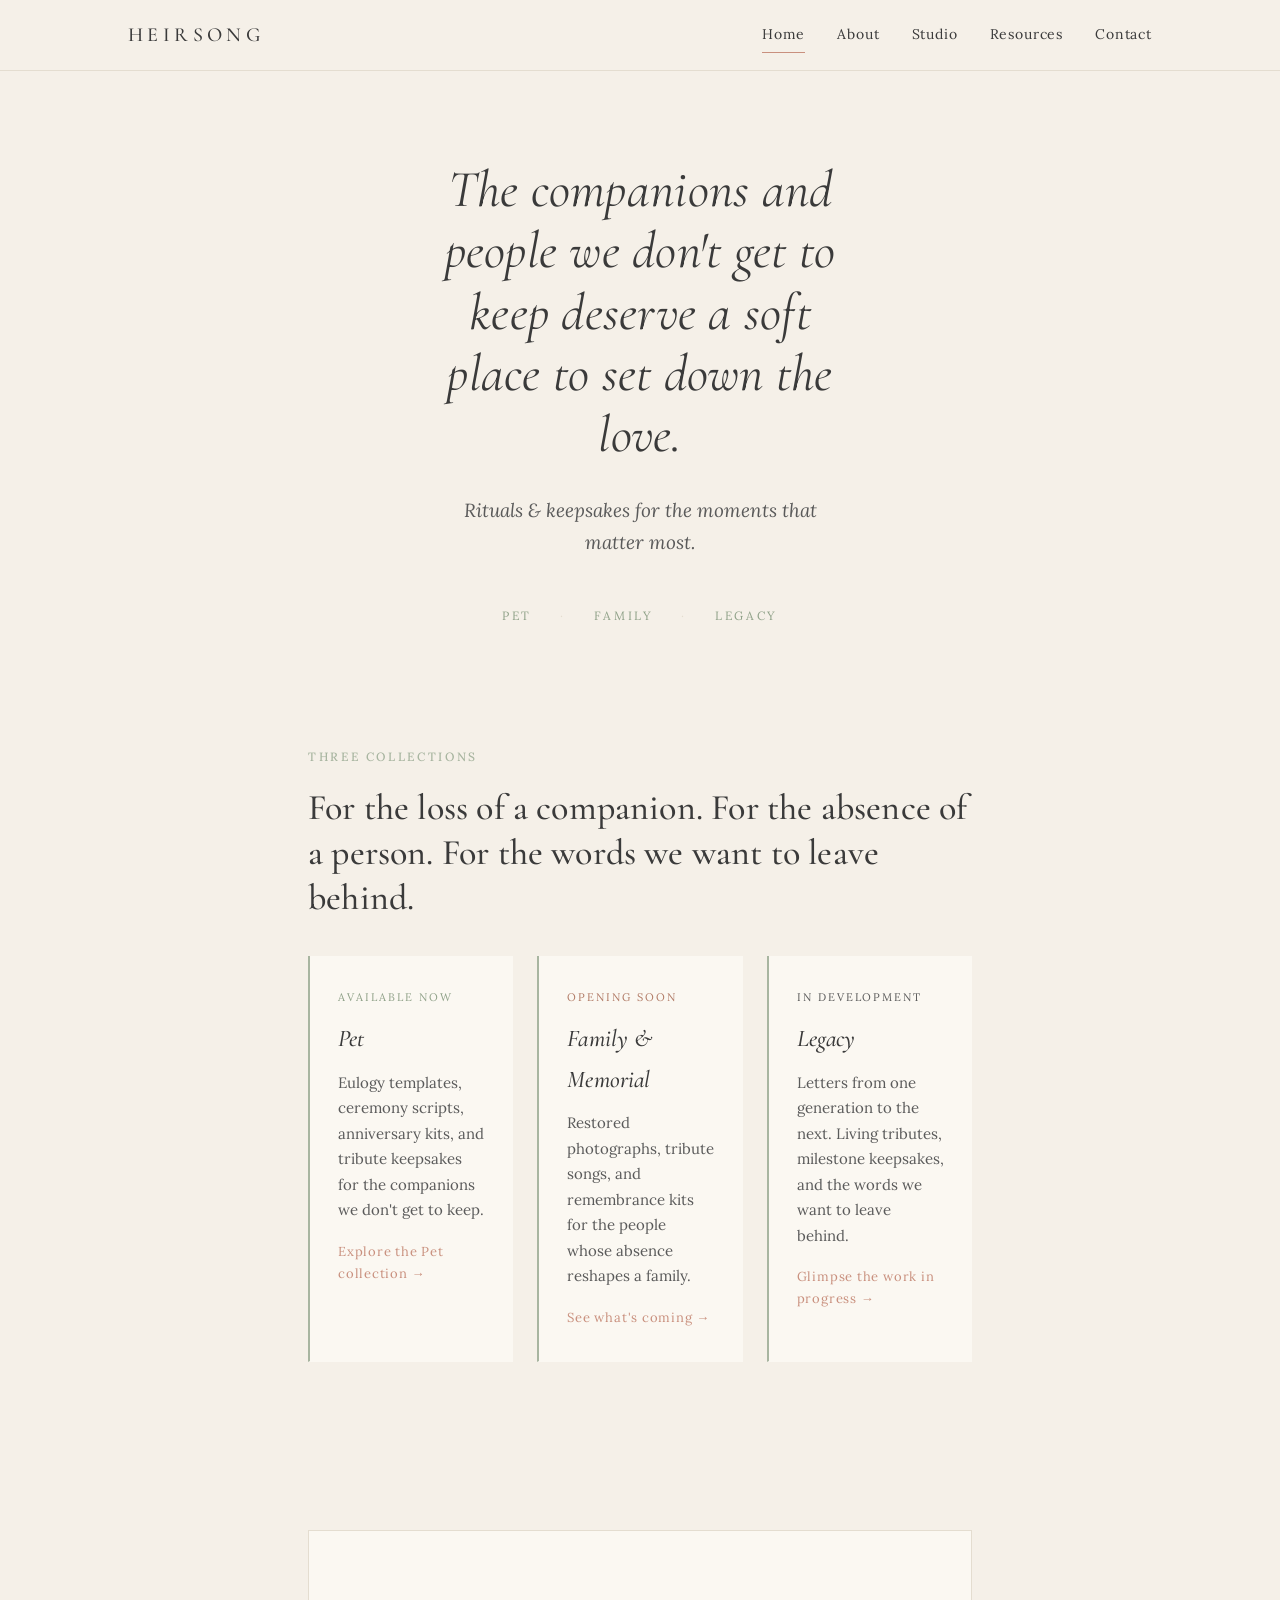
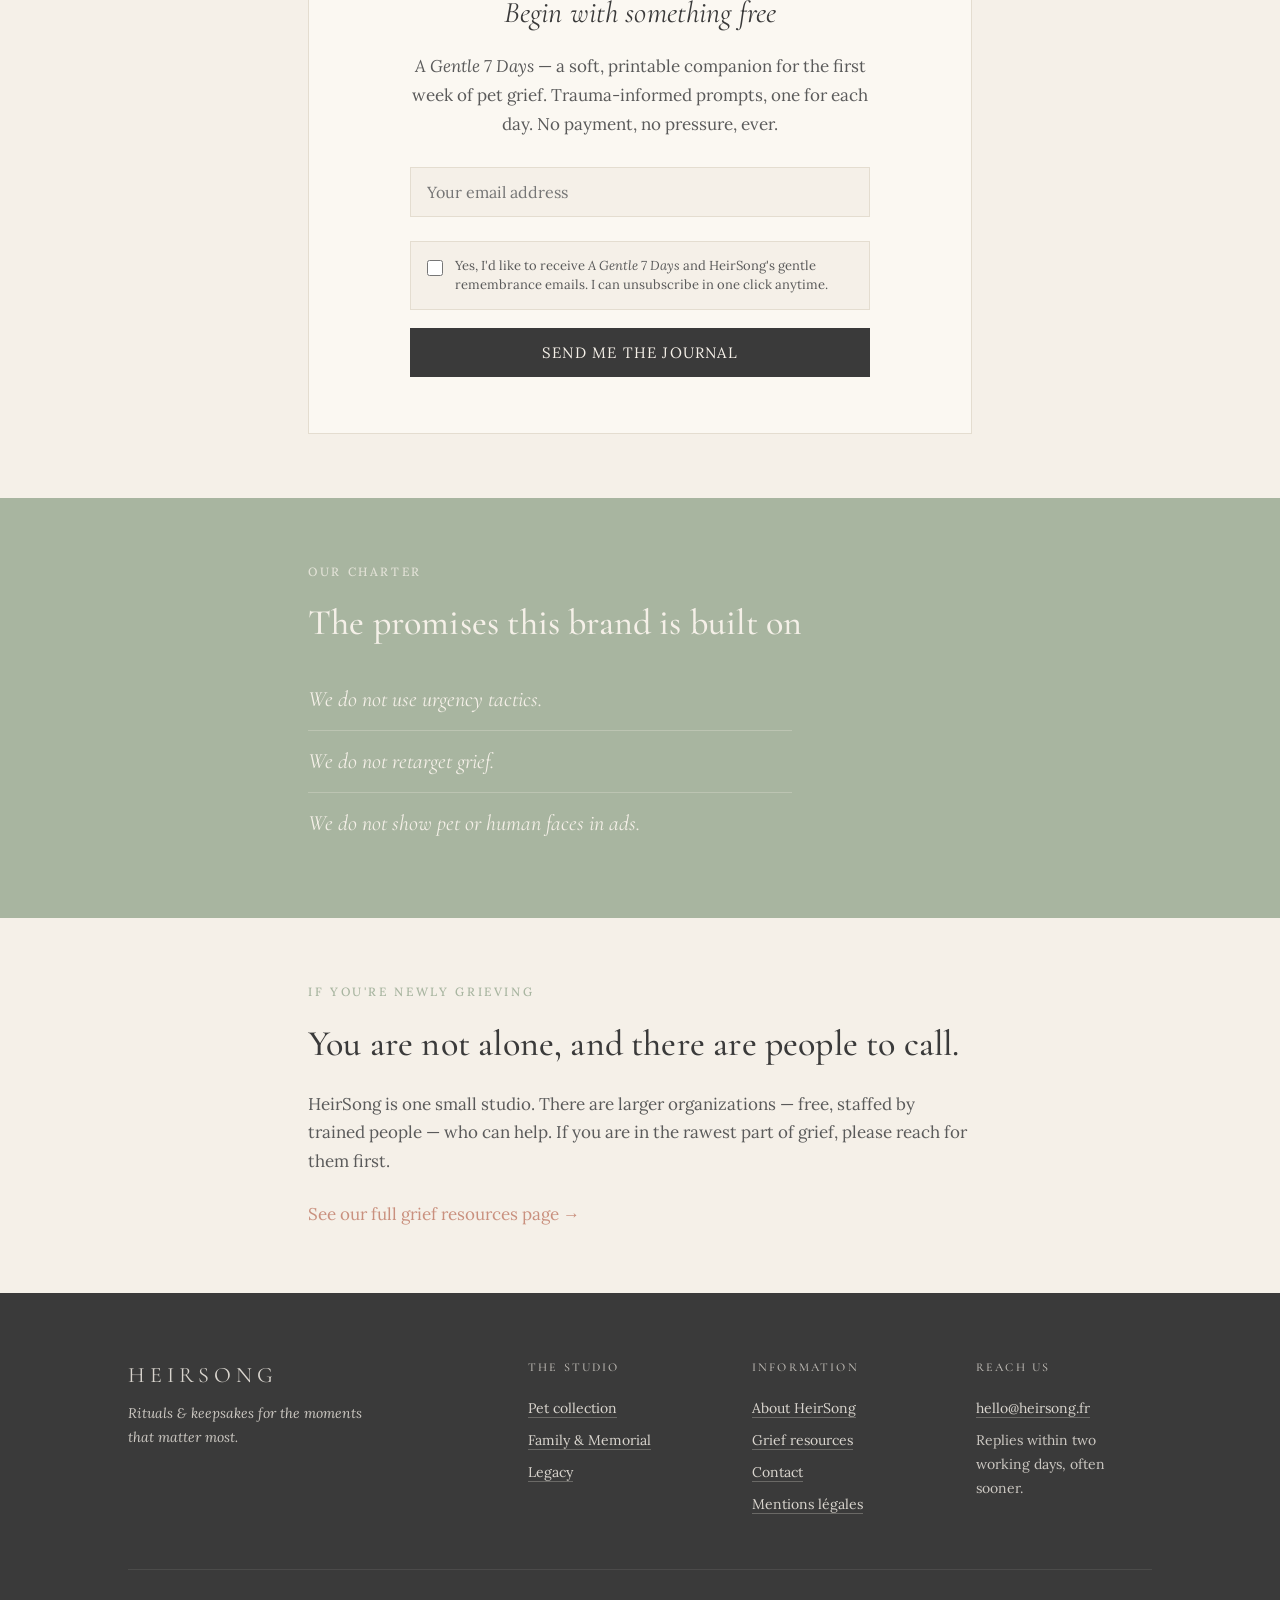
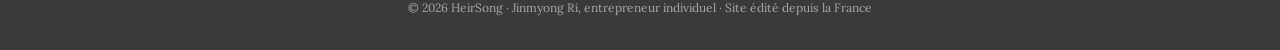
==== index.html @ 8b1f77d1 "Add files via upload" ====
<!DOCTYPE html>
<html lang="en">
<head>
  <meta charset="UTF-8" />
  <meta name="viewport" content="width=device-width, initial-scale=1.0" />
  <title>HeirSong — Rituals &amp; keepsakes for the moments that matter most</title>
  <meta name="description" content="HeirSong is a quiet studio making soft, dignified keepsakes and rituals for pet loss, family memorial, and legacy moments. Trauma-informed, never saccharine." />

  <meta property="og:title" content="HeirSong" />
  <meta property="og:description" content="Rituals & keepsakes for the moments that matter most." />
  <meta property="og:type" content="website" />
  <meta property="og:url" content="https://heirsong.fr" />

  <link rel="preconnect" href="https://fonts.googleapis.com" />
  <link rel="preconnect" href="https://fonts.gstatic.com" crossorigin />
  <link href="https://fonts.googleapis.com/css2?family=Cormorant+Garamond:ital,wght@0,400;0,500;0,600;1,400&family=Lora:ital,wght@0,400;0,500;1,400&display=swap" rel="stylesheet" />

  <link rel="stylesheet" href="/styles.css" />
</head>

<body>

  <header class="site-header">
    <div class="container-wide">
      <a href="/" class="wordmark">HeirSong</a>
      <button class="menu-toggle" id="menu-toggle" aria-label="Open menu">
        <svg width="24" height="24" viewBox="0 0 24 24" fill="none" stroke="currentColor" stroke-width="1.5">
          <line x1="3" y1="7" x2="21" y2="7" />
          <line x1="3" y1="12" x2="21" y2="12" />
          <line x1="3" y1="17" x2="21" y2="17" />
        </svg>
      </button>
      <nav class="site-nav" id="site-nav">
        <a href="/" class="active">Home</a>
        <a href="/about">About</a>
        <a href="/studio">Studio</a>
        <a href="/resources">Resources</a>
        <a href="/contact">Contact</a>
      </nav>
    </div>
  </header>

  <main>
    <div class="hero-wrapper">
      <img src="/leaves-hero.png" alt="" class="hero-leaves" aria-hidden="true" />
      <div class="container">
        <section class="hero">
          <h1>The companions and people we don't get to keep deserve a soft place to set down the love.</h1>
          <p class="tagline">Rituals &amp; keepsakes for the moments that matter most.</p>
          <div class="horizon-cue">
            <span>Pet</span>
            <span>Family</span>
            <span>Legacy</span>
          </div>
        </section>
      </div>
    </div>

    <div class="container">
      <section id="studio-teaser">
        <div class="eyebrow">Three collections</div>
        <h2>For the loss of a companion. For the absence of a person. For the words we want to leave behind.</h2>

        <div class="collection-grid" style="margin-top: 36px;">
          <a href="/studio/pet" class="collection-card">
            <div class="card-status">Available now</div>
            <h3>Pet</h3>
            <p>Eulogy templates, ceremony scripts, anniversary kits, and tribute keepsakes for the companions we don't get to keep.</p>
            <div class="card-arrow">Explore the Pet collection →</div>
          </a>
          <a href="/studio/family" class="collection-card">
            <div class="card-status coming">Opening soon</div>
            <h3>Family &amp; Memorial</h3>
            <p>Restored photographs, tribute songs, and remembrance kits for the people whose absence reshapes a family.</p>
            <div class="card-arrow">See what's coming →</div>
          </a>
          <a href="/studio/legacy" class="collection-card">
            <div class="card-status dev">In development</div>
            <h3>Legacy</h3>
            <p>Letters from one generation to the next. Living tributes, milestone keepsakes, and the words we want to leave behind.</p>
            <div class="card-arrow">Glimpse the work in progress →</div>
          </a>
        </div>
      </section>
    </div>

    <div class="container">
      <section id="signup">
        <div class="cta-block">
          <h3>Begin with something free</h3>
          <p><em>A Gentle 7 Days</em> — a soft, printable companion for the first week of pet grief. Trauma-informed prompts, one for each day. No payment, no pressure, ever.</p>

          <form class="signup-form" id="signup-form" novalidate>
            <div class="form-row">
              <input type="email" name="email" id="email" placeholder="Your email address" required autocomplete="email" />

              <div class="consent-row">
                <input type="checkbox" id="consent" name="consent" required />
                <label for="consent">Yes, I'd like to receive <em>A Gentle 7 Days</em> and HeirSong's gentle remembrance emails. I can unsubscribe in one click anytime.</label>
              </div>

              <button type="submit" id="submit-btn">Send me the journal</button>
            </div>

            <div class="form-message" id="form-message" role="status" aria-live="polite"></div>
          </form>
        </div>
      </section>
    </div>
  </main>

  <section class="charter">
    <div class="container">
      <div class="eyebrow">Our charter</div>
      <h2>The promises this brand is built on</h2>
      <ul>
        <li>We do not use urgency tactics.</li>
        <li>We do not retarget grief.</li>
        <li>We do not show pet or human faces in ads.</li>
      </ul>
    </div>
  </section>

  <div class="container">
    <section id="resources-teaser">
      <div class="eyebrow">If you're newly grieving</div>
      <h2>You are not alone, and there are people to call.</h2>
      <p>HeirSong is one small studio. There are larger organizations — free, staffed by trained people — who can help. If you are in the rawest part of grief, please reach for them first.</p>
      <p style="margin-top: 24px;"><a href="/resources">See our full grief resources page →</a></p>
    </section>
  </div>

  <footer class="site-footer">
    <div class="container-wide">
      <div class="footer-grid">
        <div class="footer-brand">
          <a href="/" class="wordmark">HeirSong</a>
          <p>Rituals &amp; keepsakes for the moments that matter most.</p>
        </div>
        <div>
          <h4>The studio</h4>
          <ul>
            <li><a href="/studio/pet">Pet collection</a></li>
            <li><a href="/studio/family">Family &amp; Memorial</a></li>
            <li><a href="/studio/legacy">Legacy</a></li>
          </ul>
        </div>
        <div>
          <h4>Information</h4>
          <ul>
            <li><a href="/about">About HeirSong</a></li>
            <li><a href="/resources">Grief resources</a></li>
            <li><a href="/contact">Contact</a></li>
            <li><a href="/legal">Mentions légales</a></li>
          </ul>
        </div>
        <div>
          <h4>Reach us</h4>
          <ul>
            <li><a href="mailto:hello@heirsong.fr">hello@heirsong.fr</a></li>
            <li>Replies within two working days, often sooner.</li>
          </ul>
        </div>
      </div>
      <div class="footer-bottom">
        © 2026 HeirSong · Jinmyong Ri, entrepreneur individuel · Site édité depuis la France
      </div>
    </div>
  </footer>

  <script>
    // Mobile nav toggle
    (function() {
      const toggle = document.getElementById('menu-toggle');
      const nav = document.getElementById('site-nav');
      if (toggle && nav) {
        toggle.addEventListener('click', function() {
          nav.classList.toggle('open');
        });
      }
    })();

    // Signup form handler
    (function() {
      const form = document.getElementById('signup-form');
      const message = document.getElementById('form-message');
      const submitBtn = document.getElementById('submit-btn');

      if (!form) return;

      form.addEventListener('submit', async function(e) {
        e.preventDefault();

        const email = document.getElementById('email').value.trim();
        const consent = document.getElementById('consent').checked;

        if (!email || !/^[^\s@]+@[^\s@]+\.[^\s@]+$/.test(email)) {
          showMessage('Please enter a valid email address.', 'error');
          return;
        }

        if (!consent) {
          showMessage('Please confirm you would like to receive the journal and our emails.', 'error');
          return;
        }

        submitBtn.disabled = true;
        submitBtn.textContent = 'Sending...';
        message.style.display = 'none';

        try {
          const response = await fetch('/api/subscribe', {
            method: 'POST',
            headers: { 'Content-Type': 'application/json' },
            body: JSON.stringify({ email, source: 'home — A Gentle 7 Days' }),
          });

          const data = await response.json();

          if (response.ok && data.success) {
            showMessage('Check your inbox — your gentle companion is on its way.', 'success');
            form.reset();
          } else {
            showMessage(data.error || 'Something went wrong. Please try again.', 'error');
          }
        } catch (err) {
          showMessage('Could not reach our servers. Please try again in a moment.', 'error');
        } finally {
          submitBtn.disabled = false;
          submitBtn.textContent = 'Send me the journal';
        }
      });

      function showMessage(text, type) {
        message.textContent = text;
        message.className = 'form-message ' + type;
        message.style.display = 'block';
      }
    })();
  </script>

</body>
</html>
---- styles.css ----
/* ============================================
   HeirSong — Shared stylesheet
   Loaded by every page. Single source of truth.
   ============================================ */

:root {
  --sage: #A8B5A0;
  --sage-deep: #8FA188;
  --terracotta: #C9907E;
  --terracotta-deep: #B07964;
  --cream: #F5F0E8;
  --cream-soft: #FBF8F2;
  --charcoal: #3A3A3A;
  --charcoal-soft: #5A5A5A;
  --rule: #E4DDD0;
}

* { box-sizing: border-box; margin: 0; padding: 0; }

html { scroll-behavior: smooth; }

body {
  font-family: 'Lora', Georgia, serif;
  font-weight: 400;
  font-size: 17px;
  line-height: 1.7;
  color: var(--charcoal);
  background: var(--cream);
  -webkit-font-smoothing: antialiased;
  -moz-osx-font-smoothing: grayscale;
}

h1, h2, h3, h4 {
  font-family: 'Cormorant Garamond', 'Garamond', serif;
  font-weight: 500;
  letter-spacing: 0.005em;
  color: var(--charcoal);
}

a {
  color: var(--terracotta);
  text-decoration: none;
  border-bottom: 1px solid transparent;
  transition: border-color 200ms ease, color 200ms ease;
}
a:hover { border-color: var(--terracotta); }

.container {
  max-width: 720px;
  margin: 0 auto;
  padding: 0 28px;
}
.container-wide {
  max-width: 1080px;
  margin: 0 auto;
  padding: 0 28px;
}

/* ============================================
   Header — sticky top nav
   ============================================ */

.site-header {
  position: sticky;
  top: 0;
  z-index: 100;
  background: rgba(245, 240, 232, 0.95);
  backdrop-filter: saturate(180%) blur(8px);
  -webkit-backdrop-filter: saturate(180%) blur(8px);
  border-bottom: 1px solid var(--rule);
}
.site-header .container-wide {
  display: flex;
  align-items: center;
  justify-content: space-between;
  padding-top: 18px;
  padding-bottom: 18px;
}
.site-header .wordmark {
  font-family: 'Cormorant Garamond', serif;
  font-weight: 500;
  font-size: 20px;
  letter-spacing: 0.22em;
  text-transform: uppercase;
  color: var(--charcoal);
  border: none;
}
.site-header .wordmark:hover { color: var(--terracotta); }
.site-nav {
  display: flex;
  gap: 32px;
  align-items: center;
}
.site-nav a {
  font-family: 'Lora', serif;
  font-size: 14px;
  letter-spacing: 0.06em;
  color: var(--charcoal);
  border: none;
  position: relative;
  padding: 4px 0;
}
.site-nav a:hover { color: var(--terracotta); }
.site-nav a.active::after {
  content: '';
  position: absolute;
  left: 0;
  right: 0;
  bottom: -2px;
  height: 1px;
  background: var(--terracotta);
}
.menu-toggle {
  display: none;
  background: none;
  border: none;
  cursor: pointer;
  padding: 8px;
  color: var(--charcoal);
}
.menu-toggle svg { display: block; }

@media (max-width: 720px) {
  .site-nav {
    display: none;
    position: absolute;
    top: 100%;
    left: 0;
    right: 0;
    flex-direction: column;
    gap: 0;
    background: var(--cream-soft);
    border-bottom: 1px solid var(--rule);
    padding: 12px 0;
  }
  .site-nav.open { display: flex; }
  .site-nav a {
    padding: 14px 28px;
    border-bottom: 1px solid var(--rule);
  }
  .site-nav a:last-child { border-bottom: none; }
  .menu-toggle { display: block; }
}

/* ============================================
   Hero
   ============================================ */

.hero {
  padding: 88px 0 56px;
  text-align: center;
}
.hero h1 {
  font-size: clamp(34px, 6vw, 52px);
  line-height: 1.18;
  font-style: italic;
  font-weight: 400;
  max-width: 18ch;
  margin: 0 auto 28px;
}
.hero .tagline {
  font-family: 'Lora', serif;
  font-style: italic;
  color: var(--charcoal-soft);
  font-size: 19px;
  max-width: 36ch;
  margin: 0 auto;
}
.horizon-cue {
  display: flex;
  justify-content: center;
  gap: 28px;
  margin-top: 48px;
  font-family: 'Lora', serif;
  font-size: 12px;
  letter-spacing: 0.22em;
  text-transform: uppercase;
  color: var(--sage-deep);
}
.horizon-cue span:not(:last-child)::after {
  content: '·';
  margin-left: 28px;
  color: var(--rule);
}

/* ============================================
   Sections
   ============================================ */

section {
  padding: 64px 0;
  border-top: 1px solid var(--rule);
}
section:first-of-type { border-top: none; }

.eyebrow {
  font-family: 'Lora', serif;
  font-size: 12px;
  letter-spacing: 0.22em;
  text-transform: uppercase;
  color: var(--sage);
  margin-bottom: 18px;
  font-weight: 500;
}
section h2 {
  font-size: clamp(28px, 4vw, 36px);
  font-weight: 500;
  margin-bottom: 24px;
  line-height: 1.25;
}
section p {
  max-width: 60ch;
  margin-bottom: 18px;
  color: var(--charcoal-soft);
}
section p:last-child { margin-bottom: 0; }

/* ============================================
   Collection cards (Studio teaser on home)
   ============================================ */

.collection-grid {
  display: grid;
  grid-template-columns: repeat(3, 1fr);
  gap: 24px;
  margin-top: 36px;
}
@media (max-width: 720px) {
  .collection-grid { grid-template-columns: 1fr; }
}
.collection-card {
  display: block;
  padding: 32px 28px;
  background: var(--cream-soft);
  border-left: 2px solid var(--sage);
  border-bottom: 1px solid transparent;
  transition: border-left-color 200ms ease, transform 200ms ease;
  color: inherit;
}
.collection-card:hover {
  border-left-color: var(--terracotta);
  border-bottom-color: transparent;
  transform: translateY(-2px);
}
.collection-card .card-status {
  font-family: 'Lora', serif;
  font-size: 11px;
  letter-spacing: 0.18em;
  text-transform: uppercase;
  color: var(--sage-deep);
  margin-bottom: 12px;
}
.collection-card .card-status.coming {
  color: var(--terracotta-deep);
}
.collection-card .card-status.dev {
  color: var(--charcoal-soft);
}
.collection-card h3 {
  font-size: 24px;
  font-weight: 500;
  margin-bottom: 10px;
  font-style: italic;
}
.collection-card p {
  font-size: 15px;
  margin: 0;
  color: var(--charcoal-soft);
  max-width: none;
}
.collection-card .card-arrow {
  margin-top: 18px;
  font-size: 13px;
  color: var(--terracotta);
  letter-spacing: 0.06em;
}

/* ============================================
   CTA + signup form
   ============================================ */

.cta-block {
  background: var(--cream-soft);
  padding: 56px 32px;
  text-align: center;
  margin-top: 40px;
  border: 1px solid var(--rule);
}
.cta-block h3 {
  font-size: 30px;
  font-style: italic;
  font-weight: 400;
  margin-bottom: 14px;
}
.cta-block > p {
  max-width: 44ch;
  margin: 0 auto 28px;
  color: var(--charcoal-soft);
}

.button {
  display: inline-block;
  font-family: 'Lora', serif;
  font-size: 15px;
  letter-spacing: 0.08em;
  text-transform: uppercase;
  padding: 14px 32px;
  background: var(--charcoal);
  color: var(--cream);
  border: 1px solid var(--charcoal);
  cursor: pointer;
  transition: background 200ms ease, color 200ms ease, border-color 200ms ease;
  text-align: center;
}
.button:hover {
  background: var(--terracotta);
  color: var(--cream);
  border-color: var(--terracotta);
  border-bottom-color: var(--terracotta);
}
.button.button-quiet {
  background: transparent;
  color: var(--charcoal);
}
.button.button-quiet:hover {
  background: var(--charcoal);
  color: var(--cream);
}

.signup-form {
  max-width: 460px;
  margin: 0 auto;
  text-align: left;
}
.signup-form .form-row {
  display: flex;
  flex-direction: column;
  gap: 14px;
}
.signup-form input[type="email"],
.signup-form input[type="text"],
.signup-form input[type="month"] {
  font-family: 'Lora', serif;
  font-size: 16px;
  padding: 14px 16px;
  background: var(--cream);
  border: 1px solid var(--rule);
  color: var(--charcoal);
  width: 100%;
}
.signup-form input:focus {
  outline: none;
  border-color: var(--sage);
}
.signup-form .field-row {
  display: grid;
  grid-template-columns: 1fr 1fr;
  gap: 12px;
}
@media (max-width: 480px) {
  .signup-form .field-row { grid-template-columns: 1fr; }
}
.signup-form .optional-label {
  font-size: 11px;
  letter-spacing: 0.14em;
  text-transform: uppercase;
  color: var(--charcoal-soft);
  margin-top: 8px;
  margin-bottom: 2px;
  text-align: center;
  font-style: italic;
}

/* GDPR consent checkbox */
.consent-row {
  display: flex;
  align-items: flex-start;
  gap: 12px;
  margin-top: 10px;
  padding: 14px 16px;
  background: var(--cream);
  border: 1px solid var(--rule);
  cursor: pointer;
}
.consent-row input[type="checkbox"] {
  margin-top: 4px;
  flex-shrink: 0;
  width: 16px;
  height: 16px;
  accent-color: var(--sage-deep);
  cursor: pointer;
}
.consent-row label {
  font-size: 13px;
  line-height: 1.5;
  color: var(--charcoal-soft);
  cursor: pointer;
  flex: 1;
}

.signup-form button[type="submit"] {
  font-family: 'Lora', serif;
  font-size: 15px;
  letter-spacing: 0.08em;
  text-transform: uppercase;
  padding: 14px 32px;
  background: var(--charcoal);
  color: var(--cream);
  border: 1px solid var(--charcoal);
  cursor: pointer;
  transition: background 200ms ease, border-color 200ms ease;
  width: 100%;
  margin-top: 4px;
}
.signup-form button:hover:not(:disabled) {
  background: var(--terracotta);
  border-color: var(--terracotta);
}
.signup-form button:disabled {
  opacity: 0.5;
  cursor: not-allowed;
}
.form-message {
  margin-top: 18px;
  padding: 14px 18px;
  font-size: 14px;
  text-align: center;
  display: none;
}
.form-message.success {
  background: var(--sage);
  color: var(--cream);
  display: block;
}
.form-message.error {
  background: var(--terracotta);
  color: var(--cream);
  display: block;
}

/* ============================================
   Ethics Charter band — repeats across pages
   ============================================ */

.charter {
  background: var(--sage);
  color: var(--cream);
  padding: 64px 0;
  margin: 0;
  border: none;
}
.charter .eyebrow { color: var(--cream); opacity: 0.75; }
.charter h2 { color: var(--cream); }
.charter ul {
  list-style: none;
  max-width: 44ch;
  margin: 24px 0 0 0;
}
.charter li {
  font-family: 'Cormorant Garamond', serif;
  font-style: italic;
  font-size: 22px;
  line-height: 1.5;
  padding: 14px 0;
  border-bottom: 1px solid rgba(245, 240, 232, 0.25);
  color: var(--cream);
}
.charter li:last-child { border-bottom: none; }

/* ============================================
   Resources teaser block
   ============================================ */

.resources-teaser {
  background: var(--cream-soft);
  padding: 56px 32px;
  margin-top: 40px;
  border-left: 2px solid var(--sage);
}
.resources-teaser h3 {
  font-size: 26px;
  font-weight: 500;
  font-style: italic;
  margin-bottom: 12px;
}
.resources-teaser p {
  font-size: 15px;
  margin-bottom: 16px;
}

/* ============================================
   Article-style content (used on resource articles, about page)
   ============================================ */

.article-body {
  max-width: 640px;
  margin: 0 auto;
}
.article-body h2 {
  font-size: 28px;
  margin-top: 48px;
  margin-bottom: 16px;
}
.article-body h2:first-child { margin-top: 0; }
.article-body h3 {
  font-size: 20px;
  font-weight: 500;
  margin-top: 32px;
  margin-bottom: 12px;
  font-style: italic;
}
.article-body p {
  margin-bottom: 18px;
  color: var(--charcoal);
  font-size: 17px;
  line-height: 1.75;
  max-width: none;
}
.article-body p.lede {
  font-size: 21px;
  font-style: italic;
  color: var(--charcoal-soft);
  font-family: 'Cormorant Garamond', serif;
  line-height: 1.45;
  margin-bottom: 32px;
}
.article-body ul, .article-body ol {
  margin: 0 0 24px 24px;
  color: var(--charcoal);
}
.article-body li {
  padding: 4px 0;
  line-height: 1.7;
}
.article-body blockquote {
  border-left: 3px solid var(--sage);
  padding: 4px 0 4px 24px;
  margin: 28px 0;
  font-style: italic;
  font-family: 'Cormorant Garamond', serif;
  font-size: 22px;
  color: var(--charcoal-soft);
  line-height: 1.5;
}

/* Collapsible phrase reveal (About page) */
.phrase-reveal {
  margin: 18px 0 28px;
  padding: 16px 20px;
  background: var(--cream-soft);
  border-left: 2px solid var(--sage);
}
.phrase-reveal summary {
  cursor: pointer;
  list-style: none;
  font-family: 'Lora', serif;
  font-size: 14px;
  letter-spacing: 0.06em;
  color: var(--charcoal);
  padding: 4px 0;
  transition: color 200ms ease;
}
.phrase-reveal summary::-webkit-details-marker { display: none; }
.phrase-reveal summary::after {
  content: ' →';
  color: var(--terracotta);
  transition: transform 200ms ease;
  display: inline-block;
}
.phrase-reveal[open] summary::after {
  content: ' ↓';
}
.phrase-reveal summary:hover { color: var(--terracotta); }
.phrase-reveal-body {
  padding-top: 14px;
}
.phrase-reveal-body ul {
  margin: 0 0 0 22px !important;
}
.phrase-reveal-body li {
  font-size: 15px !important;
  line-height: 1.65 !important;
}

/* ============================================
   Hero leaves decoration
   ============================================ */

.hero-leaves {
  position: absolute;
  top: 0;
  right: -100px;
  width: 70%;
  max-width: 900px;
  height: auto;
  pointer-events: none;
  z-index: 0;
  opacity: 0;
  animation: leavesFadeIn 2200ms ease-out 600ms forwards;
}
@media (max-width: 720px) {
  .hero-leaves {
    width: 110%;
    right: -40px;
    top: 40px;
    opacity: 0.55;
  }
}
@keyframes leavesFadeIn {
  from { opacity: 0; transform: translateX(20px) translateY(-10px); }
  to { opacity: 0.85; transform: translateX(0) translateY(0); }
}
@media (max-width: 720px) {
  @keyframes leavesFadeIn {
    from { opacity: 0; transform: translateX(20px) translateY(-10px); }
    to { opacity: 0.55; transform: translateX(0) translateY(0); }
  }
}

.hero-wrapper {
  position: relative;
}
.hero-wrapper .hero {
  position: relative;
  z-index: 1;
}

/* Section divider with subtle leaf accent — uses cropped portion of same image */
.leaf-divider {
  text-align: center;
  padding: 24px 0 8px;
  margin: 0;
}
.leaf-divider img {
  width: 140px;
  height: auto;
  opacity: 0.45;
}

/* ============================================
   Notify modal (Studio pages)
   ============================================ */

.notify-modal {
  position: fixed;
  inset: 0;
  z-index: 1000;
  display: flex;
  align-items: center;
  justify-content: center;
  padding: 20px;
}
.notify-modal[hidden] { display: none; }
.notify-modal-backdrop {
  position: absolute;
  inset: 0;
  background: rgba(58, 58, 58, 0.55);
  backdrop-filter: blur(2px);
  -webkit-backdrop-filter: blur(2px);
}
.notify-modal-card {
  position: relative;
  background: var(--cream);
  max-width: 480px;
  width: 100%;
  padding: 48px 40px 40px;
  border: 1px solid var(--rule);
  box-shadow: 0 20px 60px rgba(0, 0, 0, 0.15);
  max-height: 90vh;
  overflow-y: auto;
}
.notify-close {
  position: absolute;
  top: 12px;
  right: 16px;
  background: none;
  border: none;
  font-size: 28px;
  color: var(--charcoal-soft);
  cursor: pointer;
  line-height: 1;
  padding: 4px 8px;
  transition: color 200ms ease;
}
.notify-close:hover { color: var(--terracotta); }
.notify-modal-card h3 {
  font-family: 'Cormorant Garamond', serif;
  font-size: 28px;
  font-style: italic;
  font-weight: 400;
  margin-bottom: 12px;
  text-align: center;
}
.notify-modal-card > p {
  font-size: 15px;
  color: var(--charcoal-soft);
  text-align: center;
  margin-bottom: 28px;
  max-width: 36ch;
  margin-left: auto;
  margin-right: auto;
}

/* ============================================
   Resources hub
   ============================================ */

.resource-row {
  padding: 24px 0;
  border-bottom: 1px solid var(--rule);
}
.resource-row:last-child { border-bottom: none; }
.resource-row .resource-name {
  font-family: 'Cormorant Garamond', serif;
  font-style: italic;
  font-size: 22px;
  font-weight: 500;
  color: var(--charcoal);
  margin-bottom: 8px;
}
.resource-row p {
  font-size: 15px;
  color: var(--charcoal-soft);
  margin: 0;
  max-width: 60ch;
}

/* Article link cards on resources hub */
.article-list {
  display: grid;
  gap: 18px;
  margin-top: 32px;
}
.article-link {
  display: block;
  padding: 28px 28px;
  background: var(--cream-soft);
  border-left: 2px solid var(--sage);
  color: inherit;
  border-bottom: none;
  transition: border-left-color 200ms ease, transform 200ms ease;
}
.article-link:hover {
  border-left-color: var(--terracotta);
  border-bottom-color: transparent;
  transform: translateY(-2px);
}
.article-link .article-link-meta {
  font-family: 'Lora', serif;
  font-size: 11px;
  letter-spacing: 0.18em;
  text-transform: uppercase;
  color: var(--sage-deep);
  margin-bottom: 10px;
  font-style: italic;
}
.article-link h3 {
  font-family: 'Cormorant Garamond', serif;
  font-style: italic;
  font-size: 24px;
  font-weight: 500;
  margin-bottom: 8px;
  line-height: 1.25;
}
.article-link p {
  font-size: 15px;
  color: var(--charcoal-soft);
  margin: 0;
  max-width: none;
}

/* ============================================
   Eucalyptus motif — hero glyph + section dividers
   ============================================ */

.eucalyptus {
  display: block;
  margin: 0 auto;
}
.eucalyptus path,
.eucalyptus ellipse,
.eucalyptus circle {
  fill: none;
  stroke: var(--sage-deep);
  stroke-linecap: round;
  stroke-linejoin: round;
}

/* Hero version — larger, visible */
.eucalyptus.hero-glyph {
  width: 96px;
  height: auto;
  margin-top: 36px;
  opacity: 0.85;
}

/* Filled leaves on hero version */
.eucalyptus.hero-glyph .leaf-fill {
  fill: var(--sage);
  fill-opacity: 0.18;
  stroke: var(--sage-deep);
  stroke-width: 1.2;
}
.eucalyptus.hero-glyph .stem {
  stroke: var(--sage-deep);
  stroke-width: 1.4;
  fill: none;
}

/* Smaller divider version */
.eucalyptus.divider-glyph {
  width: 56px;
  height: auto;
  opacity: 0.55;
}
.eucalyptus.divider-glyph .leaf-fill {
  fill: var(--sage);
  fill-opacity: 0.25;
  stroke: var(--sage-deep);
  stroke-width: 1.1;
}
.eucalyptus.divider-glyph .stem {
  stroke: var(--sage-deep);
  stroke-width: 1.2;
  fill: none;
}

/* Section divider wrapper */
.section-divider {
  text-align: center;
  padding: 8px 0;
  margin: 0;
}

/* Override the default section border-top — replaced by the eucalyptus divider */
section.no-rule {
  border-top: none;
}

/* Hero glyph draw-in animation */
@media (prefers-reduced-motion: no-preference) {
  .eucalyptus.hero-glyph .stem,
  .eucalyptus.hero-glyph .leaf-fill {
    stroke-dasharray: 400;
    stroke-dashoffset: 400;
    fill-opacity: 0;
    animation: drawIn 1600ms ease-out 900ms forwards;
  }
  .eucalyptus.hero-glyph .leaf-fill {
    animation: drawIn 1600ms ease-out 900ms forwards, fillFade 800ms ease-out 1800ms forwards;
  }
}

@keyframes drawIn {
  to {
    stroke-dashoffset: 0;
  }
}
@keyframes fillFade {
  from { fill-opacity: 0; }
  to { fill-opacity: 0.18; }
}

/* Page intro (used on About, Studio, Resources, Contact) */
.page-intro {
  padding: 80px 0 48px;
  text-align: center;
  border-top: none;
}
.page-intro h1 {
  font-size: clamp(36px, 5vw, 48px);
  font-style: italic;
  font-weight: 400;
  margin-bottom: 16px;
  line-height: 1.2;
}
.page-intro p {
  max-width: 44ch;
  margin: 0 auto;
  font-style: italic;
  color: var(--charcoal-soft);
  font-size: 18px;
}

/* ============================================
   Studio item rows (used on /studio/* pages)
   ============================================ */

.studio-item {
  padding: 32px 0;
  border-bottom: 1px solid var(--rule);
  display: grid;
  grid-template-columns: 1fr auto;
  gap: 24px;
  align-items: start;
}
@media (max-width: 600px) {
  .studio-item { grid-template-columns: 1fr; }
}
.studio-item:first-child { padding-top: 16px; }
.studio-item:last-child { border-bottom: none; }
.studio-item .item-status {
  font-family: 'Lora', serif;
  font-size: 11px;
  letter-spacing: 0.18em;
  text-transform: uppercase;
  margin-bottom: 8px;
}
.studio-item .item-status.available { color: var(--sage-deep); }
.studio-item .item-status.coming { color: var(--terracotta-deep); }
.studio-item .item-status.dev { color: var(--charcoal-soft); }
.studio-item h3 {
  font-size: 24px;
  font-weight: 500;
  font-style: italic;
  margin-bottom: 8px;
}
.studio-item p {
  font-size: 15px;
  color: var(--charcoal-soft);
  margin: 0;
  max-width: 50ch;
}
.studio-item .item-cta {
  font-family: 'Lora', serif;
  font-size: 13px;
  letter-spacing: 0.06em;
  padding: 10px 20px;
  background: transparent;
  border: 1px solid var(--charcoal);
  color: var(--charcoal);
  cursor: pointer;
  white-space: nowrap;
  transition: background 200ms ease, color 200ms ease;
}
.studio-item .item-cta:hover {
  background: var(--charcoal);
  color: var(--cream);
}
.studio-item .item-cta.dev-cta {
  border: none;
  cursor: default;
  color: var(--charcoal-soft);
  font-style: italic;
  padding: 10px 0;
}
.studio-item .item-cta.dev-cta:hover {
  background: transparent;
  color: var(--charcoal-soft);
}

/* ============================================
   Footer
   ============================================ */

.site-footer {
  background: var(--charcoal);
  color: var(--cream);
  padding: 64px 0 32px;
  font-size: 14px;
  line-height: 1.7;
  margin-top: 0;
}
.site-footer .container-wide { padding: 0 28px; }
.site-footer h4 {
  color: var(--cream);
  font-size: 12px;
  letter-spacing: 0.18em;
  text-transform: uppercase;
  font-weight: 500;
  margin-bottom: 16px;
  opacity: 0.7;
}
.footer-grid {
  display: grid;
  grid-template-columns: 2fr 1fr 1fr 1fr;
  gap: 48px;
  margin-bottom: 48px;
}
@media (max-width: 720px) {
  .footer-grid { grid-template-columns: 1fr 1fr; gap: 32px; }
}
@media (max-width: 480px) {
  .footer-grid { grid-template-columns: 1fr; gap: 32px; }
}
.site-footer p, .site-footer li {
  color: rgba(245, 240, 232, 0.78);
  font-size: 14px;
}
.site-footer ul { list-style: none; }
.site-footer li { padding: 4px 0; }
.site-footer a {
  color: var(--cream);
  opacity: 0.85;
  border-bottom-color: rgba(245, 240, 232, 0.3);
}
.site-footer a:hover {
  opacity: 1;
  border-bottom-color: var(--cream);
}
.site-footer .footer-brand .wordmark {
  font-family: 'Cormorant Garamond', serif;
  font-size: 22px;
  letter-spacing: 0.22em;
  text-transform: uppercase;
  color: var(--cream);
  margin-bottom: 8px;
  display: block;
  border: none;
}
.site-footer .footer-brand p {
  font-style: italic;
  max-width: 32ch;
}
.footer-bottom {
  padding-top: 28px;
  border-top: 1px solid rgba(245, 240, 232, 0.15);
  font-size: 12px;
  opacity: 0.6;
  text-align: center;
}

/* ============================================
   Subtle entrance animation
   ============================================ */

@media (prefers-reduced-motion: no-preference) {
  .hero h1, .hero .tagline, .hero .horizon-cue {
    opacity: 0;
    animation: fadeUp 900ms ease 200ms forwards;
  }
  .hero .tagline { animation-delay: 500ms; }
  .hero .horizon-cue { animation-delay: 800ms; }
}
@keyframes fadeUp {
  from { opacity: 0; transform: translateY(8px); }
  to   { opacity: 1; transform: translateY(0); }
}
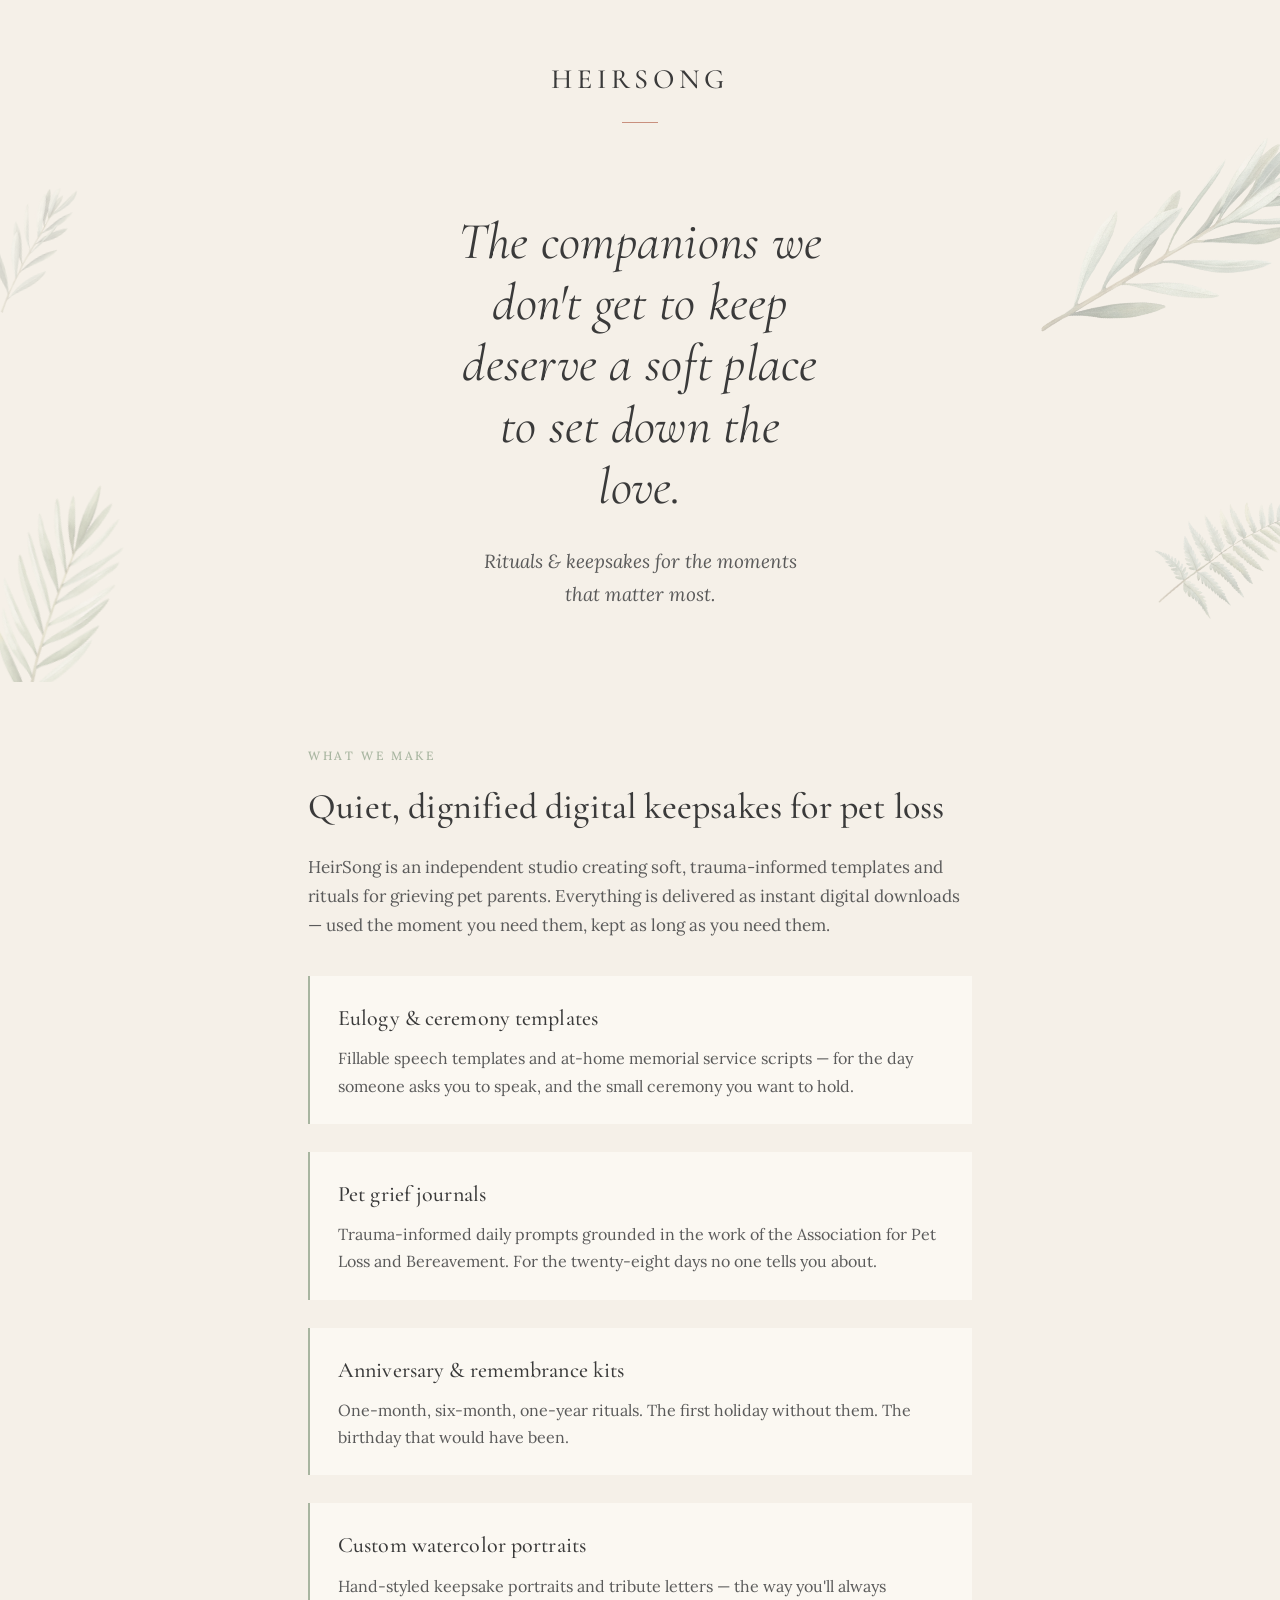
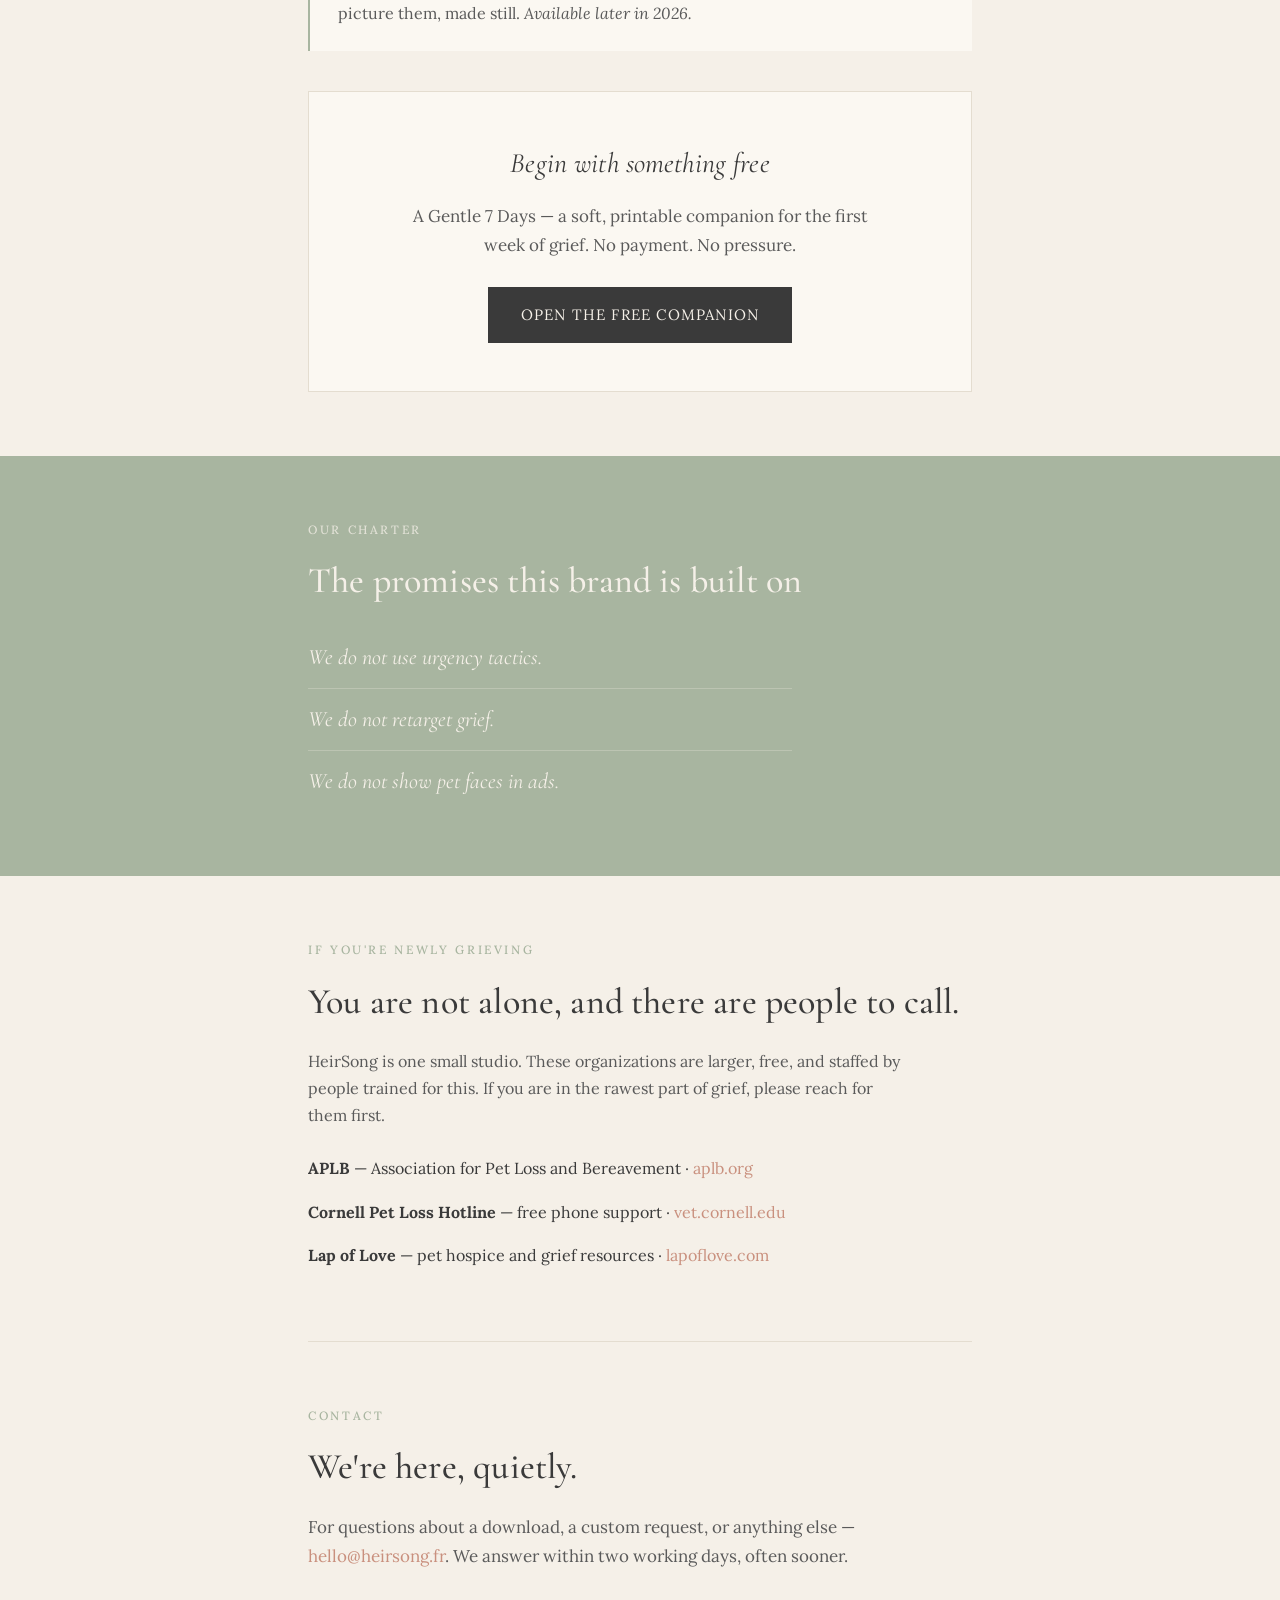
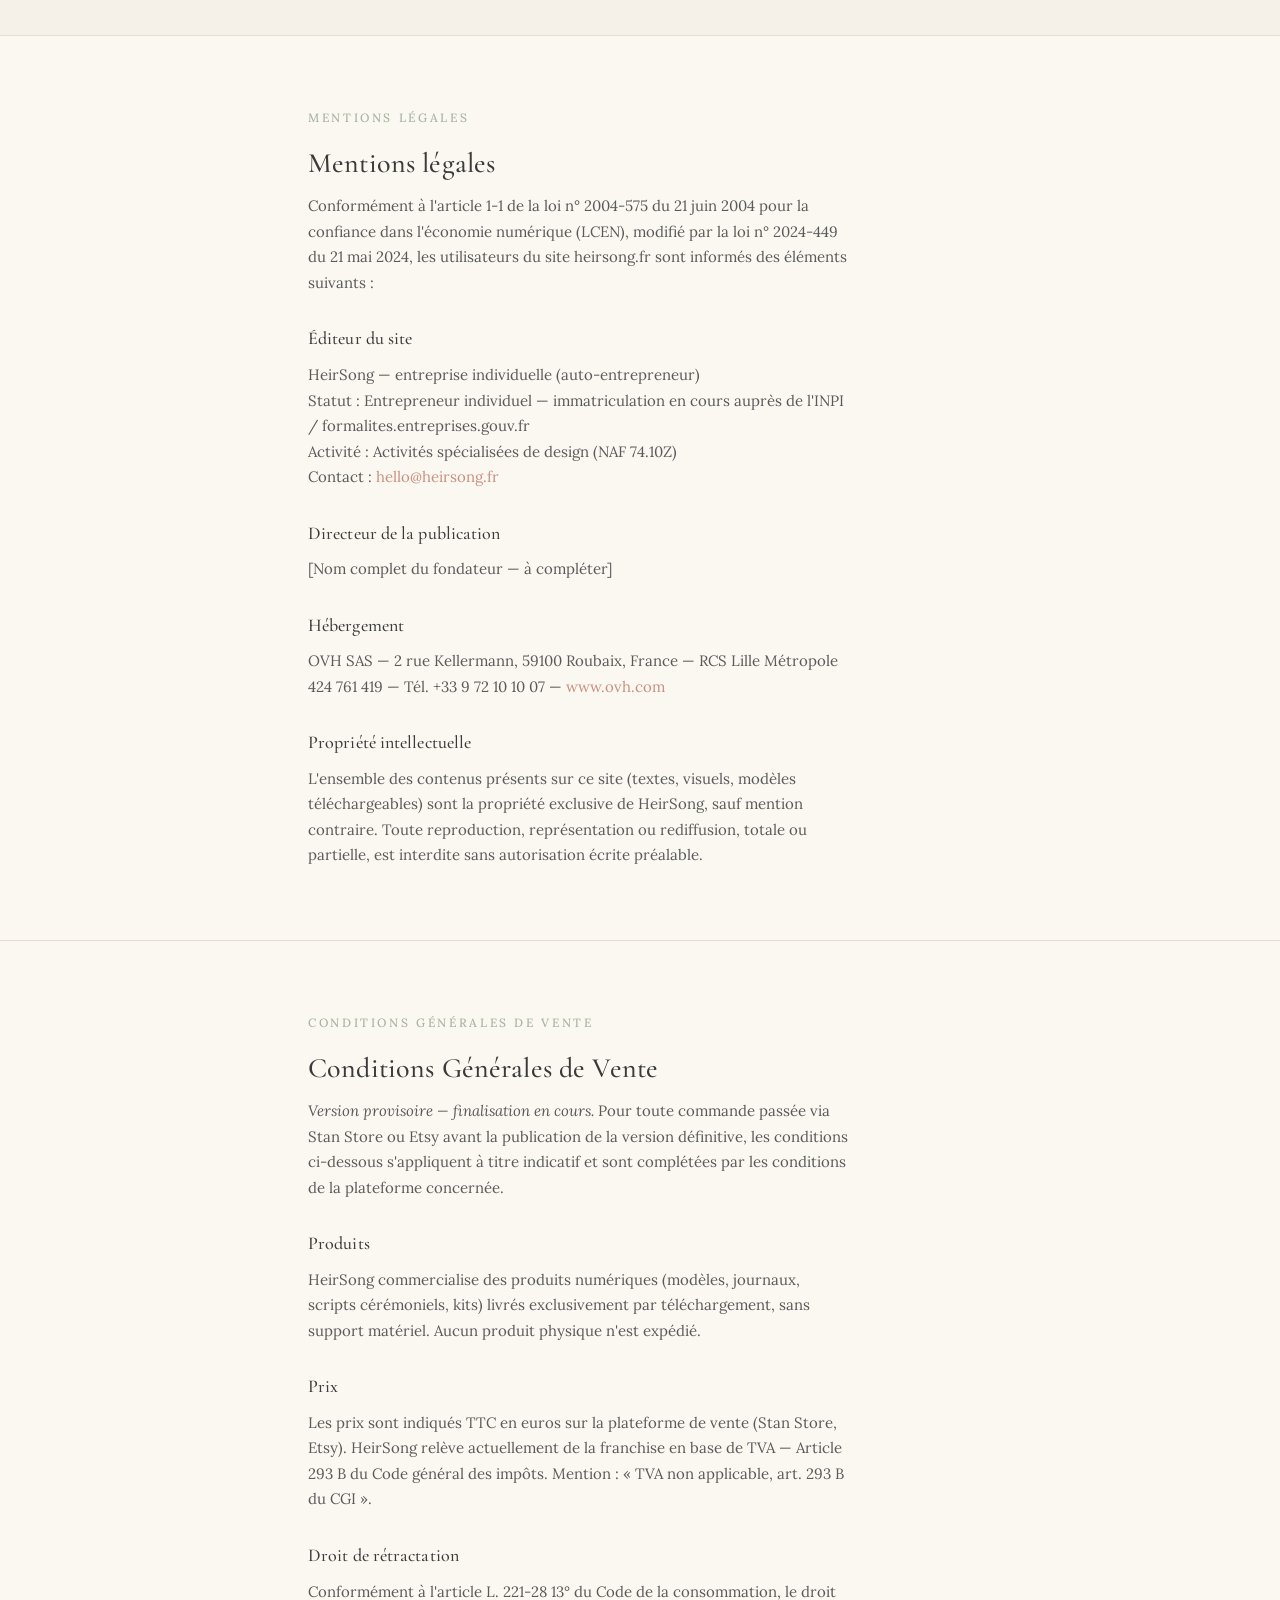
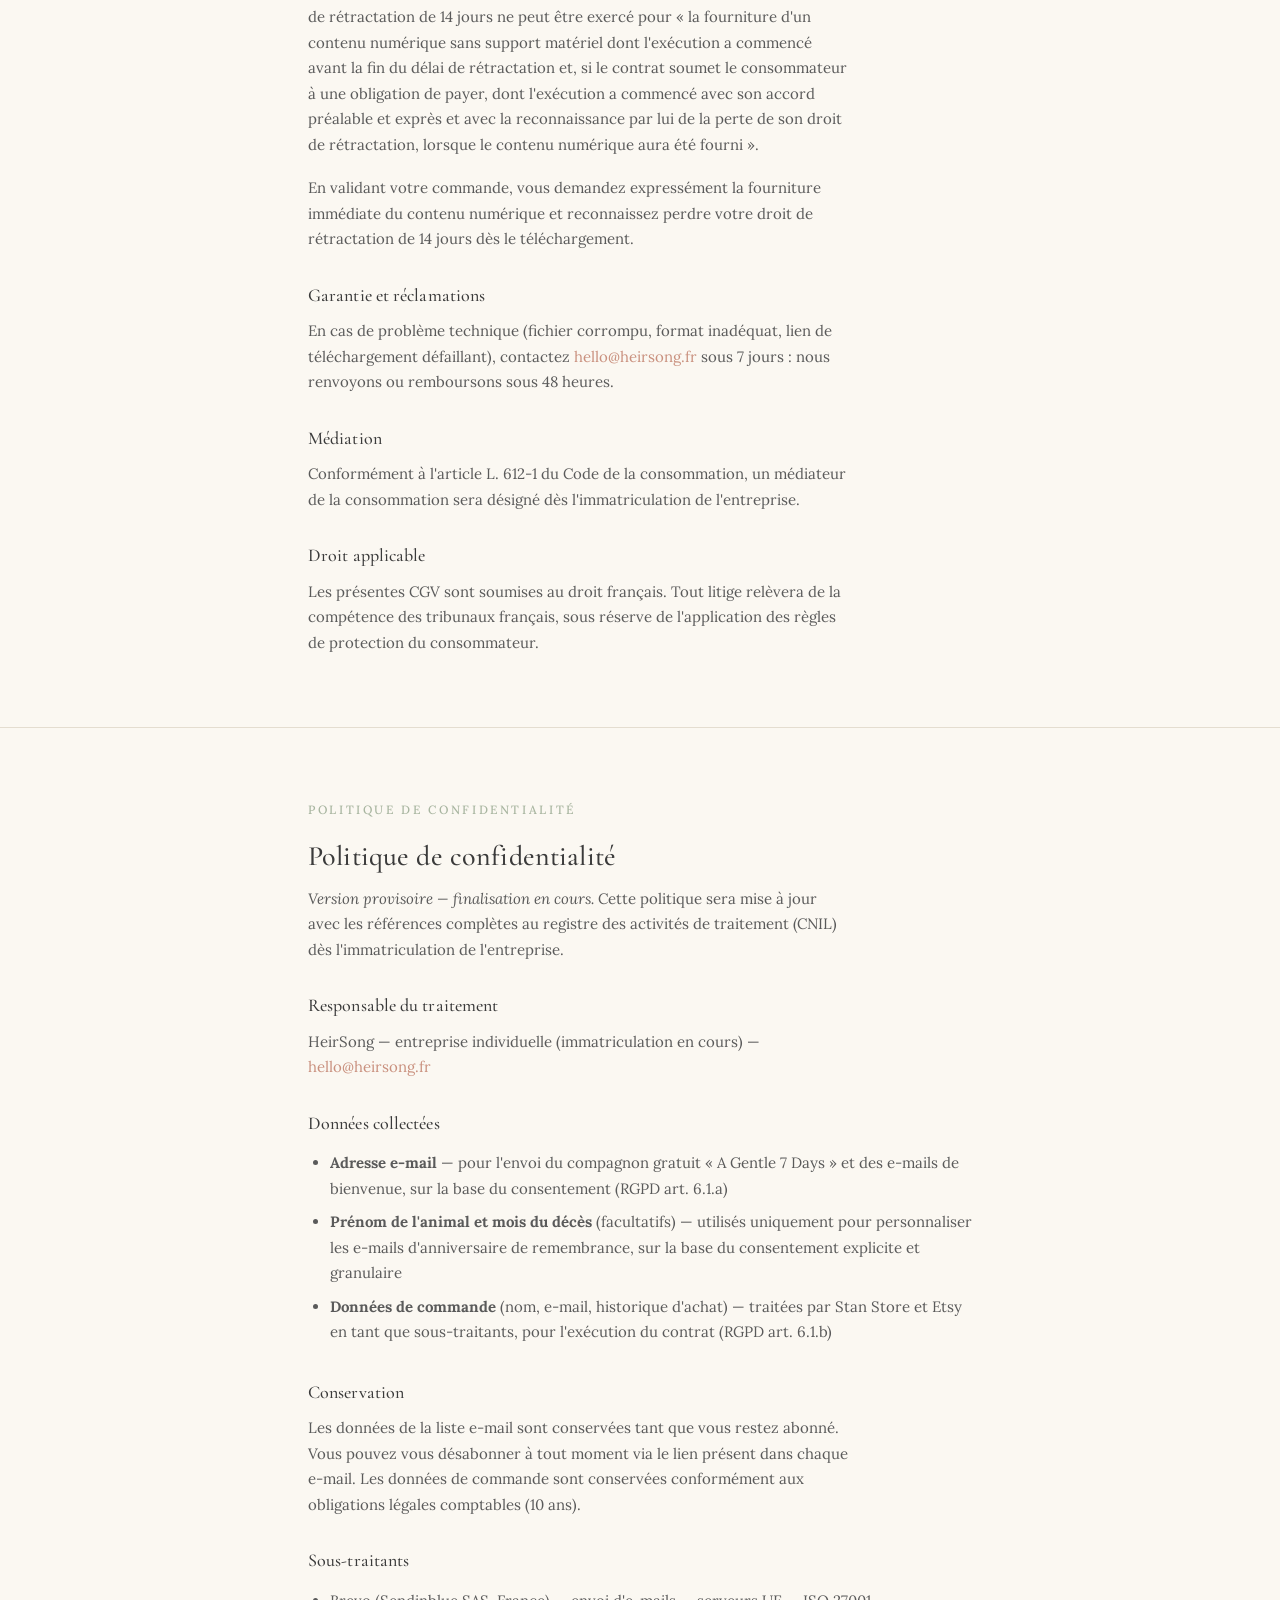
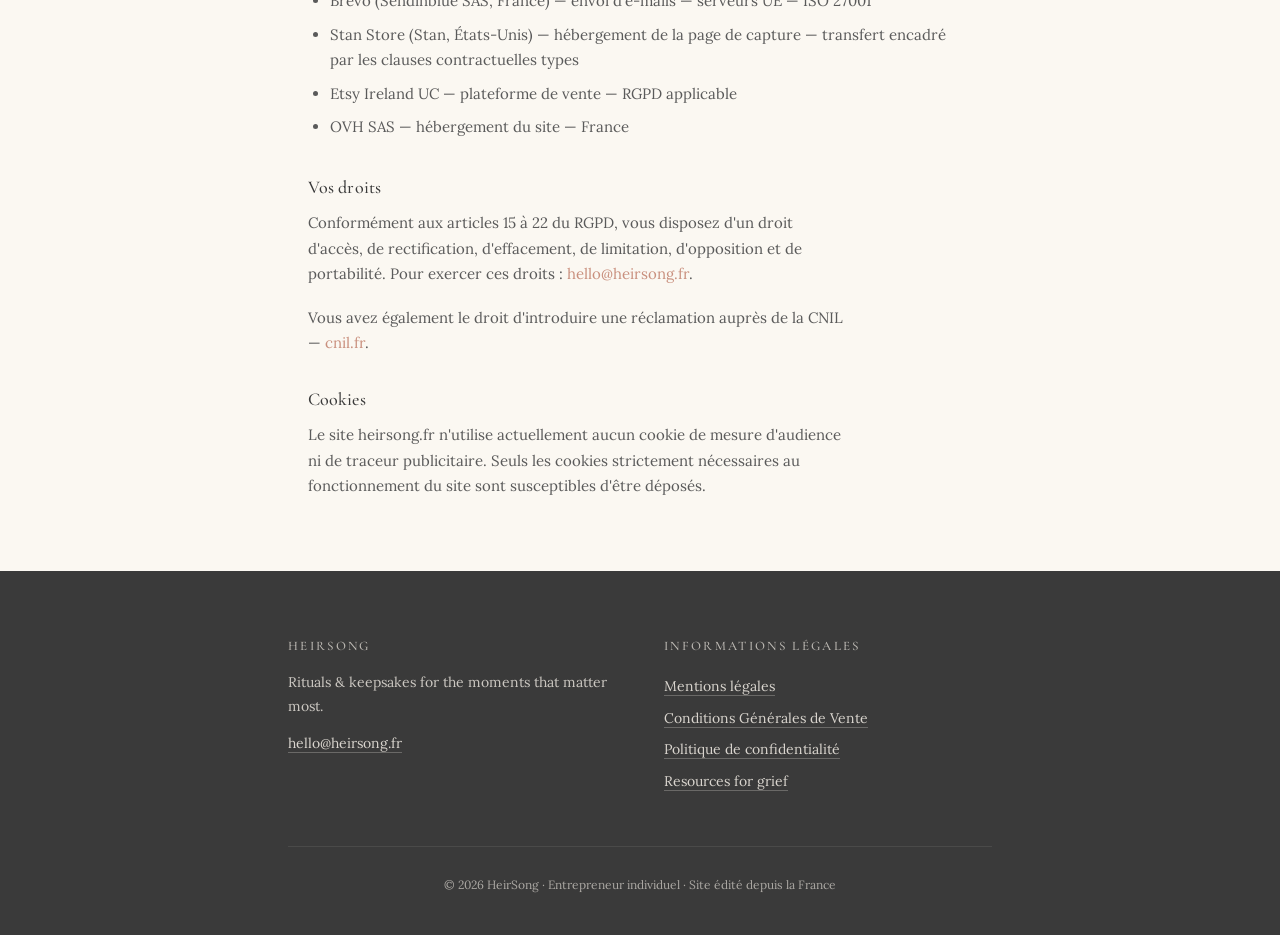
==== commit 29adef3a: "Add botanical decoration to hero" ====
--- a/index.html
+++ b/index.html
@@ -4,106 +4,452 @@
   <meta charset="UTF-8" />
   <meta name="viewport" content="width=device-width, initial-scale=1.0" />
   <title>HeirSong — Rituals &amp; keepsakes for the moments that matter most</title>
-  <meta name="description" content="HeirSong is a quiet studio making soft, dignified keepsakes and rituals for pet loss, family memorial, and legacy moments. Trauma-informed, never saccharine." />
-
+  <meta name="description" content="HeirSong makes soft, dignified pet memorial templates, ceremony scripts, grief journals and tribute keepsakes — for the day after, the first month, and every anniversary that follows." />
+
+  <!-- Open Graph -->
   <meta property="og:title" content="HeirSong" />
   <meta property="og:description" content="Rituals & keepsakes for the moments that matter most." />
   <meta property="og:type" content="website" />
   <meta property="og:url" content="https://heirsong.fr" />
+  <meta property="og:locale" content="en_US" />
 
   <link rel="preconnect" href="https://fonts.googleapis.com" />
   <link rel="preconnect" href="https://fonts.gstatic.com" crossorigin />
   <link href="https://fonts.googleapis.com/css2?family=Cormorant+Garamond:ital,wght@0,400;0,500;0,600;1,400&family=Lora:ital,wght@0,400;0,500;1,400&display=swap" rel="stylesheet" />
 
-  <link rel="stylesheet" href="/styles.css" />
+  <style>
+    :root {
+      --sage: #A8B5A0;
+      --terracotta: #C9907E;
+      --cream: #F5F0E8;
+      --cream-soft: #FBF8F2;
+      --charcoal: #3A3A3A;
+      --charcoal-soft: #5A5A5A;
+      --rule: #E4DDD0;
+    }
+
+    * { box-sizing: border-box; margin: 0; padding: 0; }
+
+    html { scroll-behavior: smooth; }
+
+    body {
+      font-family: 'Lora', Georgia, serif;
+      font-weight: 400;
+      font-size: 17px;
+      line-height: 1.7;
+      color: var(--charcoal);
+      background: var(--cream);
+      -webkit-font-smoothing: antialiased;
+      -moz-osx-font-smoothing: grayscale;
+    }
+
+    h1, h2, h3, h4 {
+      font-family: 'Cormorant Garamond', 'Garamond', serif;
+      font-weight: 500;
+      letter-spacing: 0.005em;
+      color: var(--charcoal);
+    }
+
+    a {
+      color: var(--terracotta);
+      text-decoration: none;
+      border-bottom: 1px solid transparent;
+      transition: border-color 200ms ease, color 200ms ease;
+    }
+    a:hover { border-color: var(--terracotta); }
+
+    .container {
+      max-width: 720px;
+      margin: 0 auto;
+      padding: 0 28px;
+    }
+
+    /* Header */
+    header {
+      padding: 56px 0 0 0;
+      text-align: center;
+    }
+    .wordmark {
+      font-family: 'Cormorant Garamond', serif;
+      font-weight: 500;
+      font-size: 28px;
+      letter-spacing: 0.18em;
+      text-transform: uppercase;
+      color: var(--charcoal);
+    }
+    .wordmark-rule {
+      width: 36px;
+      height: 1px;
+      background: var(--terracotta);
+      margin: 18px auto 0;
+    }
+
+    /* Hero */
+    .hero {
+      padding: 88px 0 72px;
+      text-align: center;
+    }
+    .hero h1 {
+      font-size: clamp(34px, 6vw, 52px);
+      line-height: 1.18;
+      font-style: italic;
+      font-weight: 400;
+      max-width: 16ch;
+      margin: 0 auto 28px;
+    }
+    .hero .tagline {
+      font-family: 'Lora', serif;
+      font-style: italic;
+      color: var(--charcoal-soft);
+      font-size: 19px;
+      max-width: 32ch;
+      margin: 0 auto;
+    }
+
+    /* Hero — botanical decoration layer */
+    .hero-block {
+      position: relative;
+      overflow: hidden;
+    }
+    .hero-block .container {
+      position: relative;
+      z-index: 1;
+    }
+    .botanical-layer {
+      position: absolute;
+      inset: 0;
+      pointer-events: none;
+      z-index: 0;
+      opacity: 0;
+      animation: botanicalLayerFade 1400ms ease 700ms forwards;
+    }
+    @keyframes botanicalLayerFade {
+      from { opacity: 0; }
+      to   { opacity: 1; }
+    }
+    .botanical {
+      position: absolute;
+      user-select: none;
+      -webkit-user-drag: none;
+      -webkit-user-select: none;
+    }
+    .botanical--hero {
+      width: 280px;
+      top: -20px;
+      right: -50px;
+      transform: rotate(18deg);
+      opacity: 0.34;
+    }
+    .botanical--mid-left {
+      width: 210px;
+      bottom: -30px;
+      left: -45px;
+      transform: rotate(-28deg);
+      opacity: 0.28;
+    }
+    .botanical--mid-right {
+      width: 175px;
+      bottom: 8%;
+      right: -40px;
+      transform: rotate(28deg);
+      opacity: 0.28;
+    }
+    .botanical--accent {
+      width: 115px;
+      top: 12%;
+      left: -20px;
+      transform: rotate(-15deg);
+      opacity: 0.22;
+    }
+    @media (max-width: 900px) {
+      .botanical--hero    { width: 200px; right: -30px; }
+      .botanical--mid-left  { width: 150px; left: -20px; }
+      .botanical--mid-right { width: 130px; right: -25px; }
+      .botanical--accent  { width: 90px; left: -10px; }
+    }
+    @media (max-width: 600px) {
+      .botanical--hero    { width: 140px; top: -10px; right: -25px; }
+      .botanical--mid-left  { width: 110px; left: -15px; bottom: -15px; }
+      .botanical--mid-right { display: none; }
+      .botanical--accent  { display: none; }
+    }
+    @media (prefers-reduced-motion: reduce) {
+      .botanical-layer {
+        animation: none;
+        opacity: 1;
+      }
+    }
+
+    /* Sections */
+    section {
+      padding: 64px 0;
+      border-top: 1px solid var(--rule);
+    }
+    section:first-of-type { border-top: none; }
+
+    .eyebrow {
+      font-family: 'Lora', serif;
+      font-size: 12px;
+      letter-spacing: 0.22em;
+      text-transform: uppercase;
+      color: var(--sage);
+      margin-bottom: 18px;
+      font-weight: 500;
+    }
+    section h2 {
+      font-size: clamp(28px, 4vw, 36px);
+      font-weight: 500;
+      margin-bottom: 24px;
+      line-height: 1.25;
+    }
+    section p {
+      max-width: 60ch;
+      margin-bottom: 18px;
+      color: var(--charcoal-soft);
+    }
+    section p:last-child { margin-bottom: 0; }
+
+    /* What we make */
+    .offerings {
+      list-style: none;
+      display: grid;
+      gap: 28px;
+      margin-top: 36px;
+    }
+    .offerings li {
+      padding: 24px 28px;
+      background: var(--cream-soft);
+      border-left: 2px solid var(--sage);
+    }
+    .offerings h3 {
+      font-size: 22px;
+      font-weight: 500;
+      margin-bottom: 8px;
+    }
+    .offerings p {
+      font-size: 16px;
+      margin: 0;
+    }
+
+    /* CTA */
+    .cta-block {
+      background: var(--cream-soft);
+      padding: 48px 32px;
+      text-align: center;
+      margin-top: 40px;
+      border: 1px solid var(--rule);
+    }
+    .cta-block h3 {
+      font-size: 28px;
+      font-style: italic;
+      font-weight: 400;
+      margin-bottom: 14px;
+    }
+    .cta-block p {
+      max-width: 44ch;
+      margin: 0 auto 28px;
+      color: var(--charcoal-soft);
+    }
+    .button {
+      display: inline-block;
+      font-family: 'Lora', serif;
+      font-size: 15px;
+      letter-spacing: 0.08em;
+      text-transform: uppercase;
+      padding: 14px 32px;
+      background: var(--charcoal);
+      color: var(--cream);
+      border: 1px solid var(--charcoal);
+      transition: background 200ms ease, color 200ms ease;
+    }
+    .button:hover {
+      background: var(--cream);
+      color: var(--charcoal);
+      border-bottom-color: var(--charcoal);
+    }
+
+    /* Ethics Charter */
+    .charter {
+      background: var(--sage);
+      color: var(--cream);
+      padding: 64px 0;
+      margin: 0;
+      border: none;
+    }
+    .charter .eyebrow { color: var(--cream); opacity: 0.75; }
+    .charter h2 { color: var(--cream); }
+    .charter ul {
+      list-style: none;
+      max-width: 44ch;
+      margin: 24px 0 0 0;
+    }
+    .charter li {
+      font-family: 'Cormorant Garamond', serif;
+      font-style: italic;
+      font-size: 22px;
+      line-height: 1.5;
+      padding: 14px 0;
+      border-bottom: 1px solid rgba(245, 240, 232, 0.25);
+      color: var(--cream);
+    }
+    .charter li:last-child { border-bottom: none; }
+
+    /* Resources */
+    .resources p { font-size: 16px; }
+    .resources ul {
+      list-style: none;
+      margin-top: 18px;
+    }
+    .resources li {
+      padding: 8px 0;
+      font-size: 16px;
+    }
+
+    /* Footer */
+    footer {
+      background: var(--charcoal);
+      color: var(--cream);
+      padding: 64px 0 40px;
+      font-size: 14px;
+      line-height: 1.7;
+    }
+    footer .container { max-width: 760px; }
+    footer h4 {
+      color: var(--cream);
+      font-size: 13px;
+      letter-spacing: 0.18em;
+      text-transform: uppercase;
+      font-weight: 500;
+      margin-bottom: 14px;
+      opacity: 0.7;
+    }
+    footer .footer-grid {
+      display: grid;
+      grid-template-columns: 1fr 1fr;
+      gap: 48px;
+      margin-bottom: 48px;
+    }
+    @media (max-width: 600px) {
+      footer .footer-grid { grid-template-columns: 1fr; gap: 32px; }
+    }
+    footer p, footer li {
+      color: rgba(245, 240, 232, 0.78);
+      font-size: 14px;
+    }
+    footer ul { list-style: none; }
+    footer li { padding: 4px 0; }
+    footer a {
+      color: var(--cream);
+      opacity: 0.85;
+      border-bottom-color: rgba(245, 240, 232, 0.3);
+    }
+    footer a:hover {
+      opacity: 1;
+      border-bottom-color: var(--cream);
+    }
+    .footer-bottom {
+      padding-top: 28px;
+      border-top: 1px solid rgba(245, 240, 232, 0.15);
+      font-size: 12px;
+      opacity: 0.6;
+      text-align: center;
+    }
+
+    /* Legal sections */
+    .legal {
+      background: var(--cream-soft);
+      padding: 72px 0;
+      border-top: 1px solid var(--rule);
+    }
+    .legal h2 {
+      font-size: 28px;
+      margin-bottom: 12px;
+    }
+    .legal h3 {
+      font-size: 18px;
+      font-weight: 500;
+      margin-top: 28px;
+      margin-bottom: 8px;
+    }
+    .legal p, .legal li {
+      font-size: 15px;
+      color: var(--charcoal-soft);
+    }
+    .legal ul {
+      margin-left: 22px;
+      margin-bottom: 14px;
+    }
+    .legal li { padding: 4px 0; }
+
+    /* Subtle entrance */
+    @media (prefers-reduced-motion: no-preference) {
+      .hero h1, .hero .tagline {
+        opacity: 0;
+        animation: fadeUp 900ms ease 200ms forwards;
+      }
+      .hero .tagline { animation-delay: 500ms; }
+    }
+    @keyframes fadeUp {
+      from { opacity: 0; transform: translateY(8px); }
+      to   { opacity: 1; transform: translateY(0); }
+    }
+  </style>
 </head>
 
 <body>
 
-  <header class="site-header">
-    <div class="container-wide">
-      <a href="/" class="wordmark">HeirSong</a>
-      <button class="menu-toggle" id="menu-toggle" aria-label="Open menu">
-        <svg width="24" height="24" viewBox="0 0 24 24" fill="none" stroke="currentColor" stroke-width="1.5">
-          <line x1="3" y1="7" x2="21" y2="7" />
-          <line x1="3" y1="12" x2="21" y2="12" />
-          <line x1="3" y1="17" x2="21" y2="17" />
-        </svg>
-      </button>
-      <nav class="site-nav" id="site-nav">
-        <a href="/" class="active">Home</a>
-        <a href="/about">About</a>
-        <a href="/studio">Studio</a>
-        <a href="/resources">Resources</a>
-        <a href="/contact">Contact</a>
-      </nav>
+  <header>
+    <div class="container">
+      <div class="wordmark">HeirSong</div>
+      <div class="wordmark-rule"></div>
     </div>
   </header>
 
   <main>
-    <div class="hero-wrapper">
-      <img src="/leaves-hero.png" alt="" class="hero-leaves" aria-hidden="true" />
+    <div class="hero-block">
+      <div class="botanical-layer" aria-hidden="true">
+        <img class="botanical botanical--hero" src="img/botanical/botanical-hero.png" alt="" loading="eager" decoding="async" />
+        <img class="botanical botanical--mid-left" src="img/botanical/botanical-mid-left.png" alt="" loading="eager" decoding="async" />
+        <img class="botanical botanical--mid-right" src="img/botanical/botanical-mid-right.png" alt="" loading="eager" decoding="async" />
+        <img class="botanical botanical--accent" src="img/botanical/botanical-accent.png" alt="" loading="eager" decoding="async" />
+      </div>
       <div class="container">
         <section class="hero">
-          <h1>The companions and people we don't get to keep deserve a soft place to set down the love.</h1>
+          <h1>The companions we don't get to keep deserve a soft place to set down the love.</h1>
           <p class="tagline">Rituals &amp; keepsakes for the moments that matter most.</p>
-          <div class="horizon-cue">
-            <span>Pet</span>
-            <span>Family</span>
-            <span>Legacy</span>
-          </div>
         </section>
       </div>
     </div>
 
     <div class="container">
-      <section id="studio-teaser">
-        <div class="eyebrow">Three collections</div>
-        <h2>For the loss of a companion. For the absence of a person. For the words we want to leave behind.</h2>
-
-        <div class="collection-grid" style="margin-top: 36px;">
-          <a href="/studio/pet" class="collection-card">
-            <div class="card-status">Available now</div>
-            <h3>Pet</h3>
-            <p>Eulogy templates, ceremony scripts, anniversary kits, and tribute keepsakes for the companions we don't get to keep.</p>
-            <div class="card-arrow">Explore the Pet collection →</div>
-          </a>
-          <a href="/studio/family" class="collection-card">
-            <div class="card-status coming">Opening soon</div>
-            <h3>Family &amp; Memorial</h3>
-            <p>Restored photographs, tribute songs, and remembrance kits for the people whose absence reshapes a family.</p>
-            <div class="card-arrow">See what's coming →</div>
-          </a>
-          <a href="/studio/legacy" class="collection-card">
-            <div class="card-status dev">In development</div>
-            <h3>Legacy</h3>
-            <p>Letters from one generation to the next. Living tributes, milestone keepsakes, and the words we want to leave behind.</p>
-            <div class="card-arrow">Glimpse the work in progress →</div>
-          </a>
-        </div>
-      </section>
-    </div>
-
-    <div class="container">
-      <section id="signup">
+      <section id="what-we-make">
+        <div class="eyebrow">What we make</div>
+        <h2>Quiet, dignified digital keepsakes for pet loss</h2>
+        <p>HeirSong is an independent studio creating soft, trauma-informed templates and rituals for grieving pet parents. Everything is delivered as instant digital downloads — used the moment you need them, kept as long as you need them.</p>
+
+        <ul class="offerings">
+          <li>
+            <h3>Eulogy &amp; ceremony templates</h3>
+            <p>Fillable speech templates and at-home memorial service scripts — for the day someone asks you to speak, and the small ceremony you want to hold.</p>
+          </li>
+          <li>
+            <h3>Pet grief journals</h3>
+            <p>Trauma-informed daily prompts grounded in the work of the Association for Pet Loss and Bereavement. For the twenty-eight days no one tells you about.</p>
+          </li>
+          <li>
+            <h3>Anniversary &amp; remembrance kits</h3>
+            <p>One-month, six-month, one-year rituals. The first holiday without them. The birthday that would have been.</p>
+          </li>
+          <li>
+            <h3>Custom watercolor portraits</h3>
+            <p>Hand-styled keepsake portraits and tribute letters — the way you'll always picture them, made still. <em>Available later in 2026.</em></p>
+          </li>
+        </ul>
+
         <div class="cta-block">
           <h3>Begin with something free</h3>
-          <p><em>A Gentle 7 Days</em> — a soft, printable companion for the first week of pet grief. Trauma-informed prompts, one for each day. No payment, no pressure, ever.</p>
-
-          <form class="signup-form" id="signup-form" novalidate>
-            <div class="form-row">
-              <input type="email" name="email" id="email" placeholder="Your email address" required autocomplete="email" />
-
-              <div class="consent-row">
-                <input type="checkbox" id="consent" name="consent" required />
-                <label for="consent">Yes, I'd like to receive <em>A Gentle 7 Days</em> and HeirSong's gentle remembrance emails. I can unsubscribe in one click anytime.</label>
-              </div>
-
-              <button type="submit" id="submit-btn">Send me the journal</button>
-            </div>
-
-            <div class="form-message" id="form-message" role="status" aria-live="polite"></div>
-          </form>
+          <p>A Gentle 7 Days — a soft, printable companion for the first week of grief. No payment. No pressure.</p>
+          <a class="button" href="https://stan.store/heirsong" target="_blank" rel="noopener">Open the free companion</a>
         </div>
       </section>
     </div>
@@ -116,128 +462,140 @@
       <ul>
         <li>We do not use urgency tactics.</li>
         <li>We do not retarget grief.</li>
-        <li>We do not show pet or human faces in ads.</li>
+        <li>We do not show pet faces in ads.</li>
       </ul>
     </div>
   </section>
 
   <div class="container">
-    <section id="resources-teaser">
+    <section class="resources" id="resources">
       <div class="eyebrow">If you're newly grieving</div>
       <h2>You are not alone, and there are people to call.</h2>
-      <p>HeirSong is one small studio. There are larger organizations — free, staffed by trained people — who can help. If you are in the rawest part of grief, please reach for them first.</p>
-      <p style="margin-top: 24px;"><a href="/resources">See our full grief resources page →</a></p>
+      <p>HeirSong is one small studio. These organizations are larger, free, and staffed by people trained for this. If you are in the rawest part of grief, please reach for them first.</p>
+      <ul>
+        <li><strong>APLB</strong> — Association for Pet Loss and Bereavement · <a href="https://www.aplb.org" target="_blank" rel="noopener">aplb.org</a></li>
+        <li><strong>Cornell Pet Loss Hotline</strong> — free phone support · <a href="https://www.vet.cornell.edu/hospitals/services/pet-loss-support-hotline" target="_blank" rel="noopener">vet.cornell.edu</a></li>
+        <li><strong>Lap of Love</strong> — pet hospice and grief resources · <a href="https://www.lapoflove.com" target="_blank" rel="noopener">lapoflove.com</a></li>
+      </ul>
+    </section>
+
+    <section id="contact">
+      <div class="eyebrow">Contact</div>
+      <h2>We're here, quietly.</h2>
+      <p>For questions about a download, a custom request, or anything else — <a href="mailto:hello@heirsong.fr">hello@heirsong.fr</a>. We answer within two working days, often sooner.</p>
     </section>
   </div>
 
-  <footer class="site-footer">
-    <div class="container-wide">
+  <!-- Legal scaffolding (in-page anchors; will move to separate pages) -->
+  <section class="legal" id="mentions-legales">
+    <div class="container">
+      <div class="eyebrow">Mentions légales</div>
+      <h2>Mentions légales</h2>
+      <p>Conformément à l'article 1-1 de la loi n° 2004-575 du 21 juin 2004 pour la confiance dans l'économie numérique (LCEN), modifié par la loi n° 2024-449 du 21 mai 2024, les utilisateurs du site heirsong.fr sont informés des éléments suivants&nbsp;:</p>
+
+      <h3>Éditeur du site</h3>
+      <p>HeirSong — entreprise individuelle (auto-entrepreneur)<br />
+      Statut&nbsp;: Entrepreneur individuel — immatriculation en cours auprès de l'INPI / formalites.entreprises.gouv.fr<br />
+      Activité&nbsp;: Activités spécialisées de design (NAF 74.10Z)<br />
+      Contact&nbsp;: <a href="mailto:hello@heirsong.fr">hello@heirsong.fr</a></p>
+
+      <h3>Directeur de la publication</h3>
+      <p>[Nom complet du fondateur — à compléter]</p>
+
+      <h3>Hébergement</h3>
+      <p>OVH SAS — 2 rue Kellermann, 59100 Roubaix, France — RCS Lille Métropole 424 761 419 — Tél. +33 9 72 10 10 07 — <a href="https://www.ovh.com" target="_blank" rel="noopener">www.ovh.com</a></p>
+
+      <h3>Propriété intellectuelle</h3>
+      <p>L'ensemble des contenus présents sur ce site (textes, visuels, modèles téléchargeables) sont la propriété exclusive de HeirSong, sauf mention contraire. Toute reproduction, représentation ou rediffusion, totale ou partielle, est interdite sans autorisation écrite préalable.</p>
+    </div>
+  </section>
+
+  <section class="legal" id="cgv">
+    <div class="container">
+      <div class="eyebrow">Conditions Générales de Vente</div>
+      <h2>Conditions Générales de Vente</h2>
+      <p><em>Version provisoire — finalisation en cours.</em> Pour toute commande passée via Stan Store ou Etsy avant la publication de la version définitive, les conditions ci-dessous s'appliquent à titre indicatif et sont complétées par les conditions de la plateforme concernée.</p>
+
+      <h3>Produits</h3>
+      <p>HeirSong commercialise des produits numériques (modèles, journaux, scripts cérémoniels, kits) livrés exclusivement par téléchargement, sans support matériel. Aucun produit physique n'est expédié.</p>
+
+      <h3>Prix</h3>
+      <p>Les prix sont indiqués TTC en euros sur la plateforme de vente (Stan Store, Etsy). HeirSong relève actuellement de la franchise en base de TVA — Article 293 B du Code général des impôts. Mention&nbsp;: «&nbsp;TVA non applicable, art. 293 B du CGI&nbsp;».</p>
+
+      <h3>Droit de rétractation</h3>
+      <p>Conformément à l'article L. 221-28 13° du Code de la consommation, le droit de rétractation de 14 jours ne peut être exercé pour «&nbsp;la fourniture d'un contenu numérique sans support matériel dont l'exécution a commencé avant la fin du délai de rétractation et, si le contrat soumet le consommateur à une obligation de payer, dont l'exécution a commencé avec son accord préalable et exprès et avec la reconnaissance par lui de la perte de son droit de rétractation, lorsque le contenu numérique aura été fourni&nbsp;».</p>
+      <p>En validant votre commande, vous demandez expressément la fourniture immédiate du contenu numérique et reconnaissez perdre votre droit de rétractation de 14 jours dès le téléchargement.</p>
+
+      <h3>Garantie et réclamations</h3>
+      <p>En cas de problème technique (fichier corrompu, format inadéquat, lien de téléchargement défaillant), contactez <a href="mailto:hello@heirsong.fr">hello@heirsong.fr</a> sous 7 jours&nbsp;: nous renvoyons ou remboursons sous 48&nbsp;heures.</p>
+
+      <h3>Médiation</h3>
+      <p>Conformément à l'article L. 612-1 du Code de la consommation, un médiateur de la consommation sera désigné dès l'immatriculation de l'entreprise.</p>
+
+      <h3>Droit applicable</h3>
+      <p>Les présentes CGV sont soumises au droit français. Tout litige relèvera de la compétence des tribunaux français, sous réserve de l'application des règles de protection du consommateur.</p>
+    </div>
+  </section>
+
+  <section class="legal" id="confidentialite">
+    <div class="container">
+      <div class="eyebrow">Politique de confidentialité</div>
+      <h2>Politique de confidentialité</h2>
+      <p><em>Version provisoire — finalisation en cours.</em> Cette politique sera mise à jour avec les références complètes au registre des activités de traitement (CNIL) dès l'immatriculation de l'entreprise.</p>
+
+      <h3>Responsable du traitement</h3>
+      <p>HeirSong — entreprise individuelle (immatriculation en cours) — <a href="mailto:hello@heirsong.fr">hello@heirsong.fr</a></p>
+
+      <h3>Données collectées</h3>
+      <ul>
+        <li><strong>Adresse e-mail</strong> — pour l'envoi du compagnon gratuit «&nbsp;A Gentle 7 Days&nbsp;» et des e-mails de bienvenue, sur la base du consentement (RGPD art. 6.1.a)</li>
+        <li><strong>Prénom de l'animal et mois du décès</strong> (facultatifs) — utilisés uniquement pour personnaliser les e-mails d'anniversaire de remembrance, sur la base du consentement explicite et granulaire</li>
+        <li><strong>Données de commande</strong> (nom, e-mail, historique d'achat) — traitées par Stan Store et Etsy en tant que sous-traitants, pour l'exécution du contrat (RGPD art. 6.1.b)</li>
+      </ul>
+
+      <h3>Conservation</h3>
+      <p>Les données de la liste e-mail sont conservées tant que vous restez abonné. Vous pouvez vous désabonner à tout moment via le lien présent dans chaque e-mail. Les données de commande sont conservées conformément aux obligations légales comptables (10 ans).</p>
+
+      <h3>Sous-traitants</h3>
+      <ul>
+        <li>Brevo (Sendinblue SAS, France) — envoi d'e-mails — serveurs UE — ISO 27001</li>
+        <li>Stan Store (Stan, États-Unis) — hébergement de la page de capture — transfert encadré par les clauses contractuelles types</li>
+        <li>Etsy Ireland UC — plateforme de vente — RGPD applicable</li>
+        <li>OVH SAS — hébergement du site — France</li>
+      </ul>
+
+      <h3>Vos droits</h3>
+      <p>Conformément aux articles 15 à 22 du RGPD, vous disposez d'un droit d'accès, de rectification, d'effacement, de limitation, d'opposition et de portabilité. Pour exercer ces droits&nbsp;: <a href="mailto:hello@heirsong.fr">hello@heirsong.fr</a>.</p>
+      <p>Vous avez également le droit d'introduire une réclamation auprès de la CNIL — <a href="https://www.cnil.fr" target="_blank" rel="noopener">cnil.fr</a>.</p>
+
+      <h3>Cookies</h3>
+      <p>Le site heirsong.fr n'utilise actuellement aucun cookie de mesure d'audience ni de traceur publicitaire. Seuls les cookies strictement nécessaires au fonctionnement du site sont susceptibles d'être déposés.</p>
+    </div>
+  </section>
+
+  <footer>
+    <div class="container">
       <div class="footer-grid">
-        <div class="footer-brand">
-          <a href="/" class="wordmark">HeirSong</a>
+        <div>
+          <h4>HeirSong</h4>
           <p>Rituals &amp; keepsakes for the moments that matter most.</p>
+          <p style="margin-top: 14px;"><a href="mailto:hello@heirsong.fr">hello@heirsong.fr</a></p>
         </div>
         <div>
-          <h4>The studio</h4>
+          <h4>Informations légales</h4>
           <ul>
-            <li><a href="/studio/pet">Pet collection</a></li>
-            <li><a href="/studio/family">Family &amp; Memorial</a></li>
-            <li><a href="/studio/legacy">Legacy</a></li>
-          </ul>
-        </div>
-        <div>
-          <h4>Information</h4>
-          <ul>
-            <li><a href="/about">About HeirSong</a></li>
-            <li><a href="/resources">Grief resources</a></li>
-            <li><a href="/contact">Contact</a></li>
-            <li><a href="/legal">Mentions légales</a></li>
-          </ul>
-        </div>
-        <div>
-          <h4>Reach us</h4>
-          <ul>
-            <li><a href="mailto:hello@heirsong.fr">hello@heirsong.fr</a></li>
-            <li>Replies within two working days, often sooner.</li>
+            <li><a href="#mentions-legales">Mentions légales</a></li>
+            <li><a href="#cgv">Conditions Générales de Vente</a></li>
+            <li><a href="#confidentialite">Politique de confidentialité</a></li>
+            <li><a href="#resources">Resources for grief</a></li>
           </ul>
         </div>
       </div>
       <div class="footer-bottom">
-        © 2026 HeirSong · Jinmyong Ri, entrepreneur individuel · Site édité depuis la France
+        © 2026 HeirSong · Entrepreneur individuel · Site édité depuis la France
       </div>
     </div>
   </footer>
-
-  <script>
-    // Mobile nav toggle
-    (function() {
-      const toggle = document.getElementById('menu-toggle');
-      const nav = document.getElementById('site-nav');
-      if (toggle && nav) {
-        toggle.addEventListener('click', function() {
-          nav.classList.toggle('open');
-        });
-      }
-    })();
-
-    // Signup form handler
-    (function() {
-      const form = document.getElementById('signup-form');
-      const message = document.getElementById('form-message');
-      const submitBtn = document.getElementById('submit-btn');
-
-      if (!form) return;
-
-      form.addEventListener('submit', async function(e) {
-        e.preventDefault();
-
-        const email = document.getElementById('email').value.trim();
-        const consent = document.getElementById('consent').checked;
-
-        if (!email || !/^[^\s@]+@[^\s@]+\.[^\s@]+$/.test(email)) {
-          showMessage('Please enter a valid email address.', 'error');
-          return;
-        }
-
-        if (!consent) {
-          showMessage('Please confirm you would like to receive the journal and our emails.', 'error');
-          return;
-        }
-
-        submitBtn.disabled = true;
-        submitBtn.textContent = 'Sending...';
-        message.style.display = 'none';
-
-        try {
-          const response = await fetch('/api/subscribe', {
-            method: 'POST',
-            headers: { 'Content-Type': 'application/json' },
-            body: JSON.stringify({ email, source: 'home — A Gentle 7 Days' }),
-          });
-
-          const data = await response.json();
-
-          if (response.ok && data.success) {
-            showMessage('Check your inbox — your gentle companion is on its way.', 'success');
-            form.reset();
-          } else {
-            showMessage(data.error || 'Something went wrong. Please try again.', 'error');
-          }
-        } catch (err) {
-          showMessage('Could not reach our servers. Please try again in a moment.', 'error');
-        } finally {
-          submitBtn.disabled = false;
-          submitBtn.textContent = 'Send me the journal';
-        }
-      });
-
-      function showMessage(text, type) {
-        message.textContent = text;
-        message.className = 'form-message ' + type;
-        message.style.display = 'block';
-      }
-    })();
-  </script>
 
 </body>
 </html>
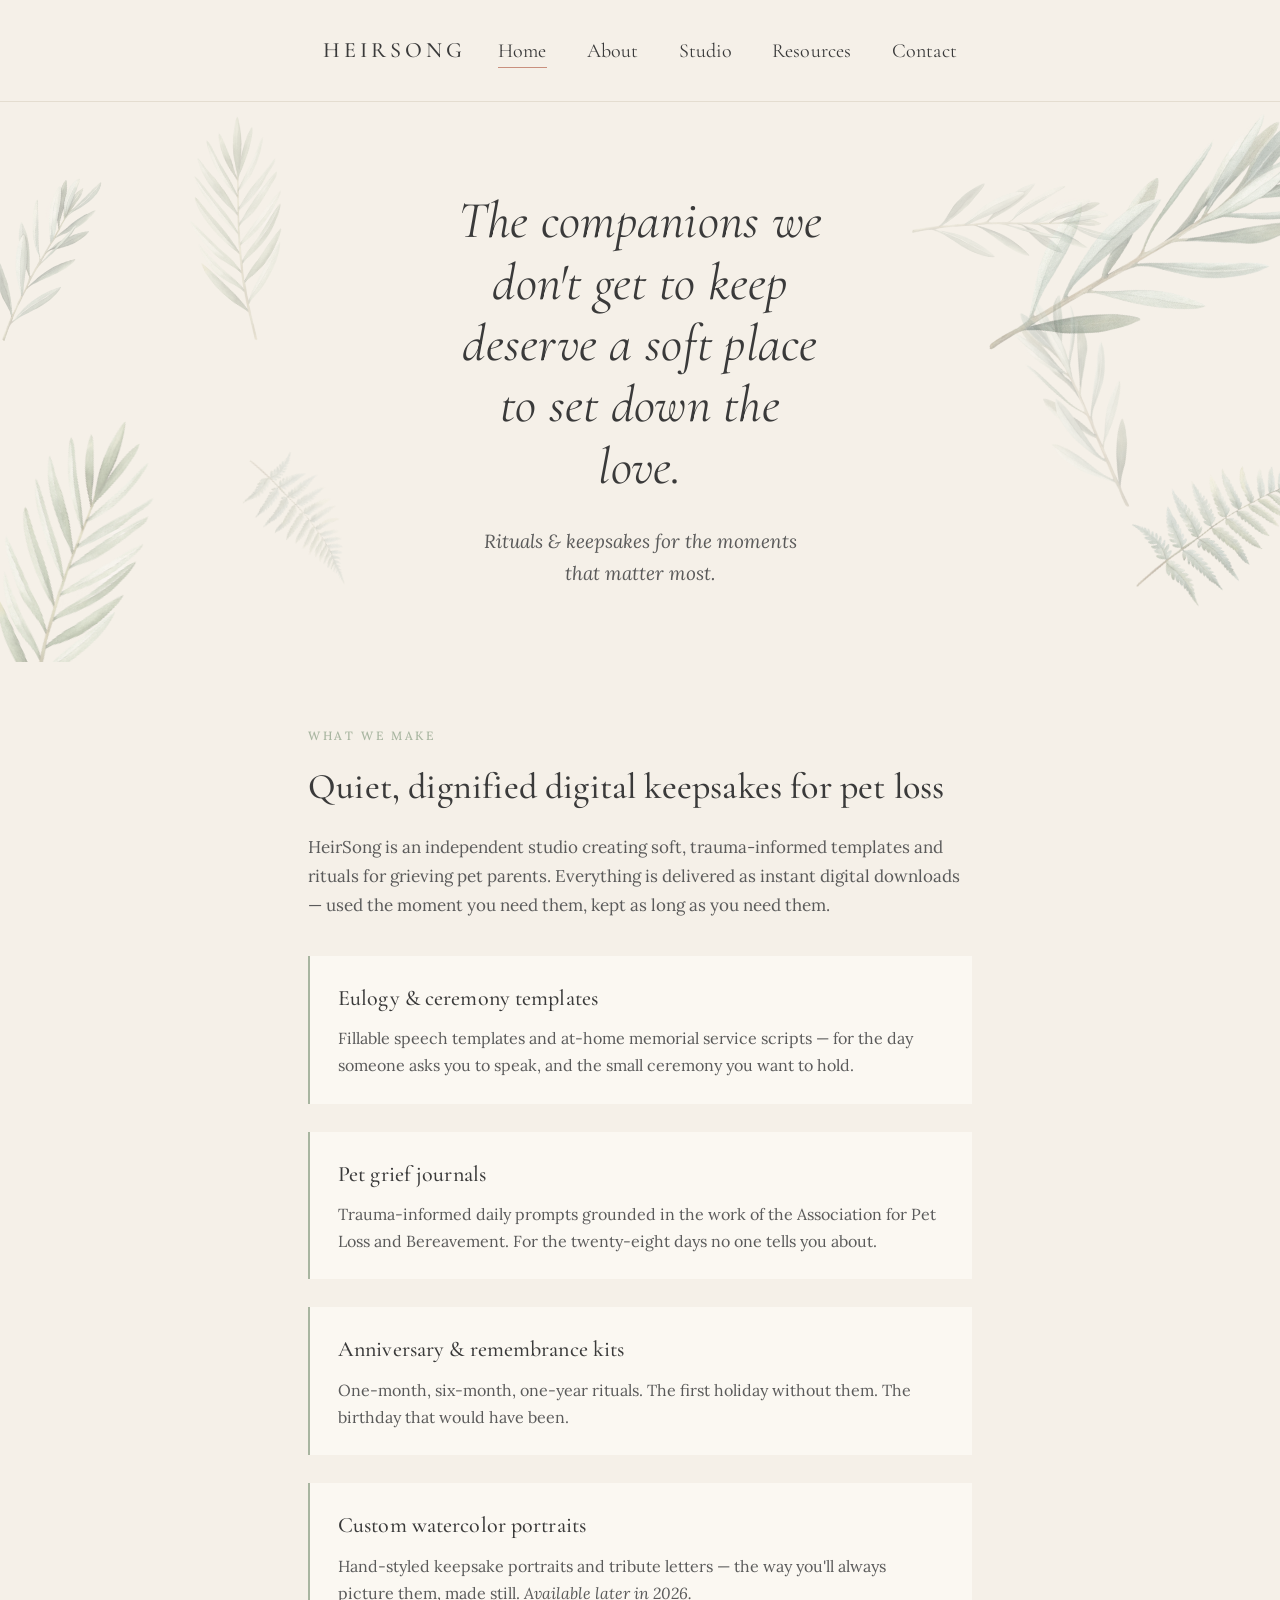
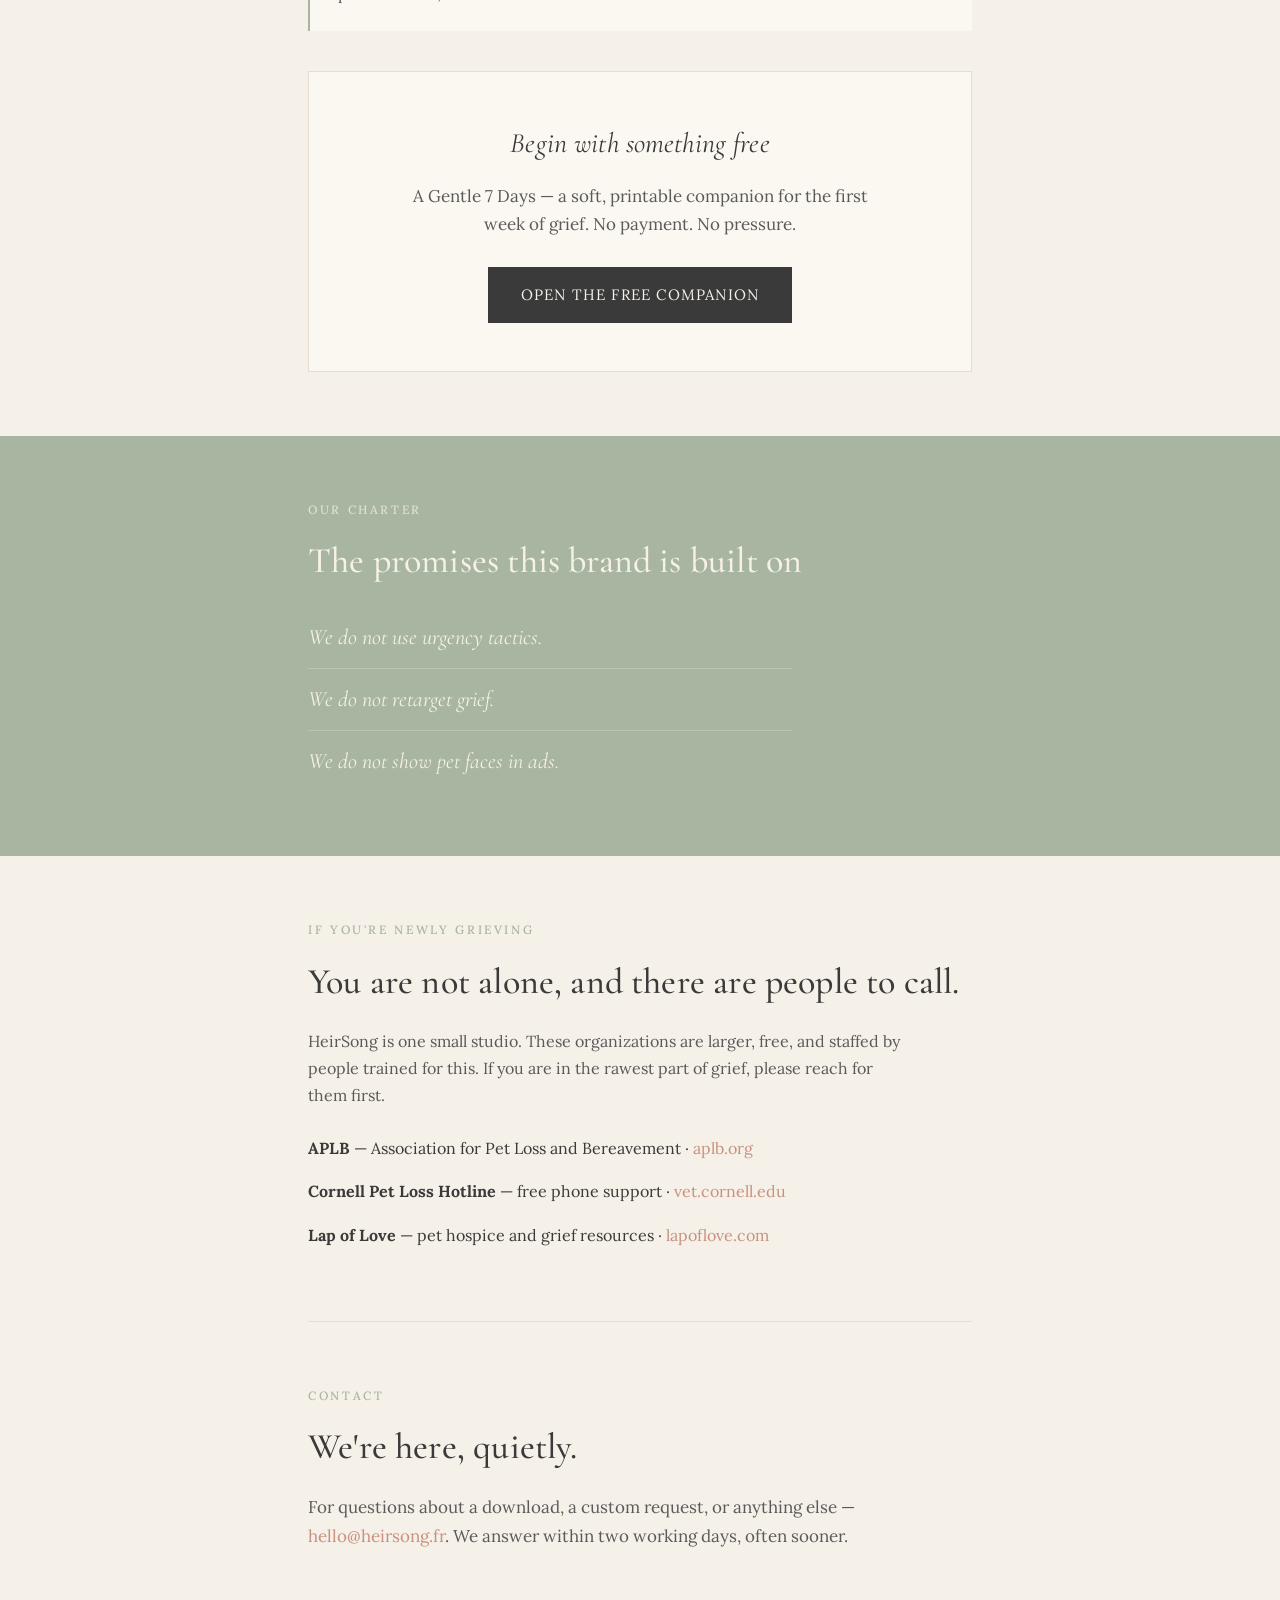
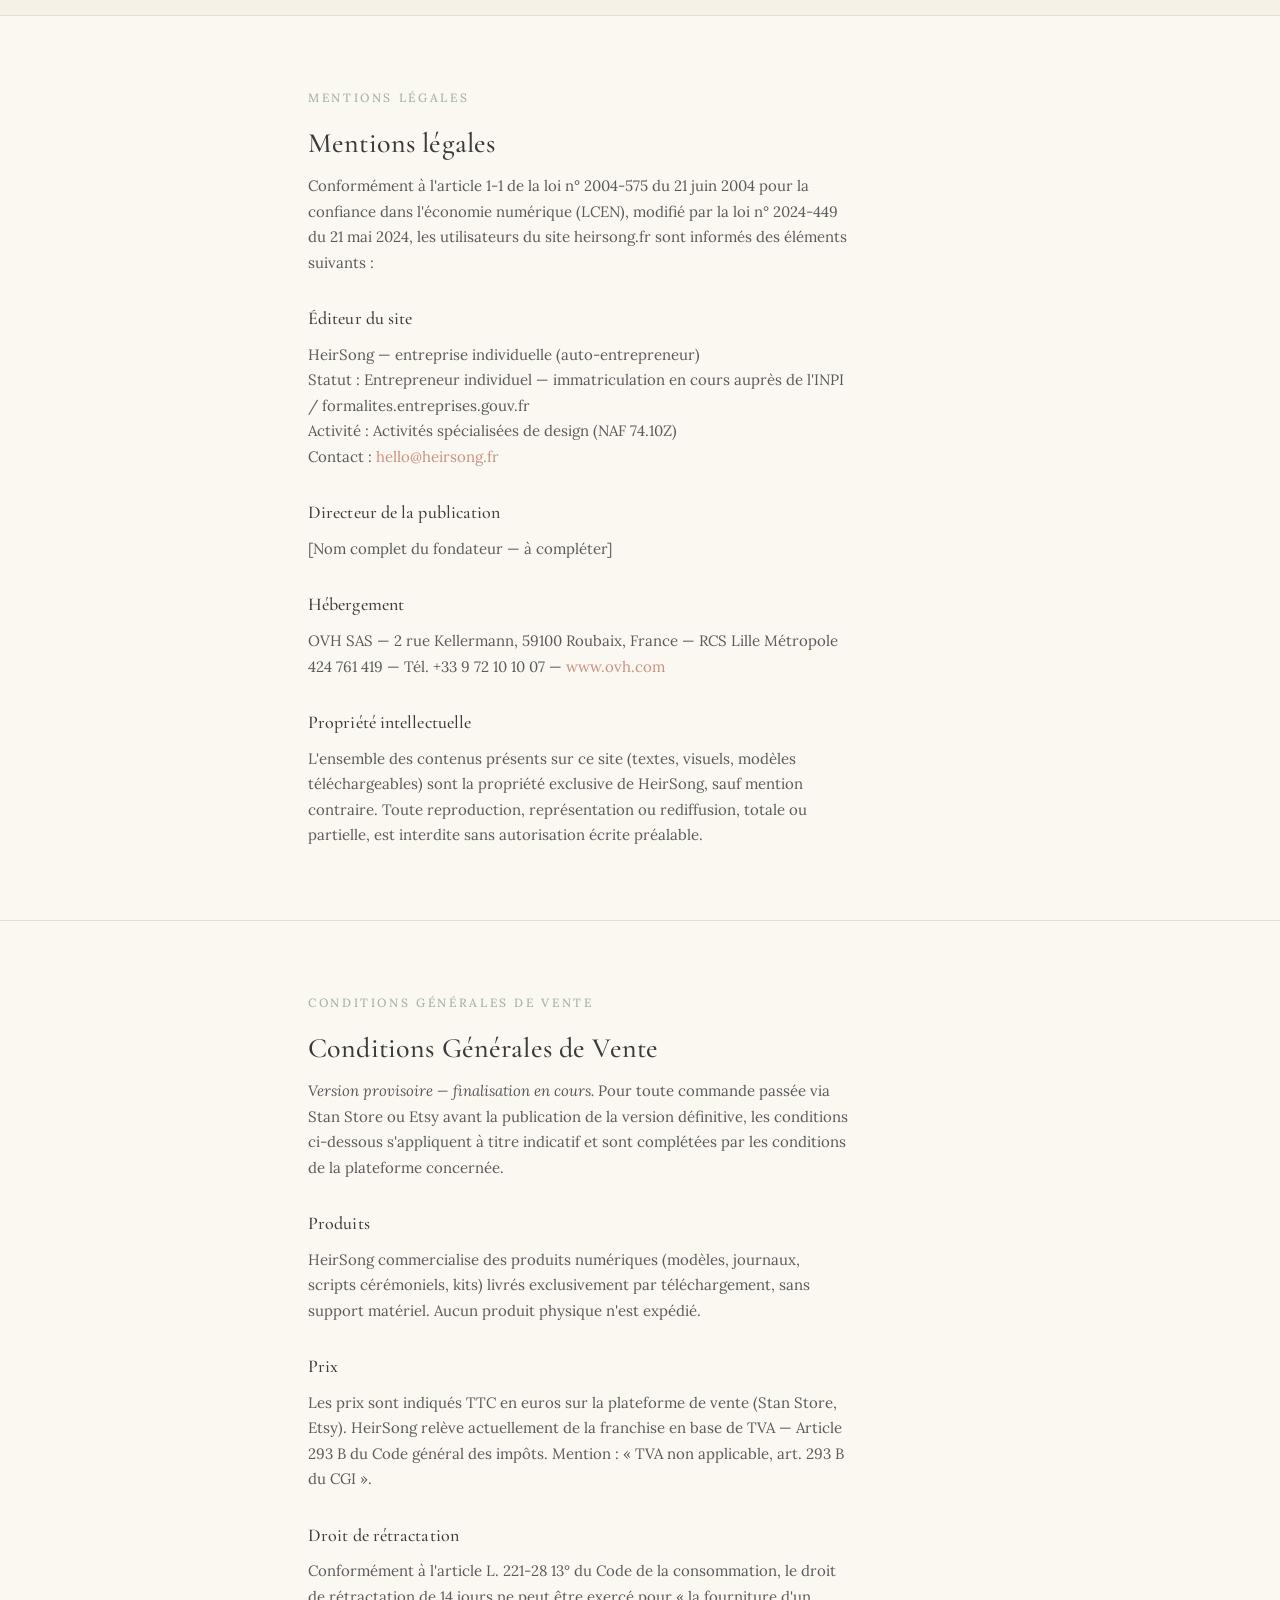
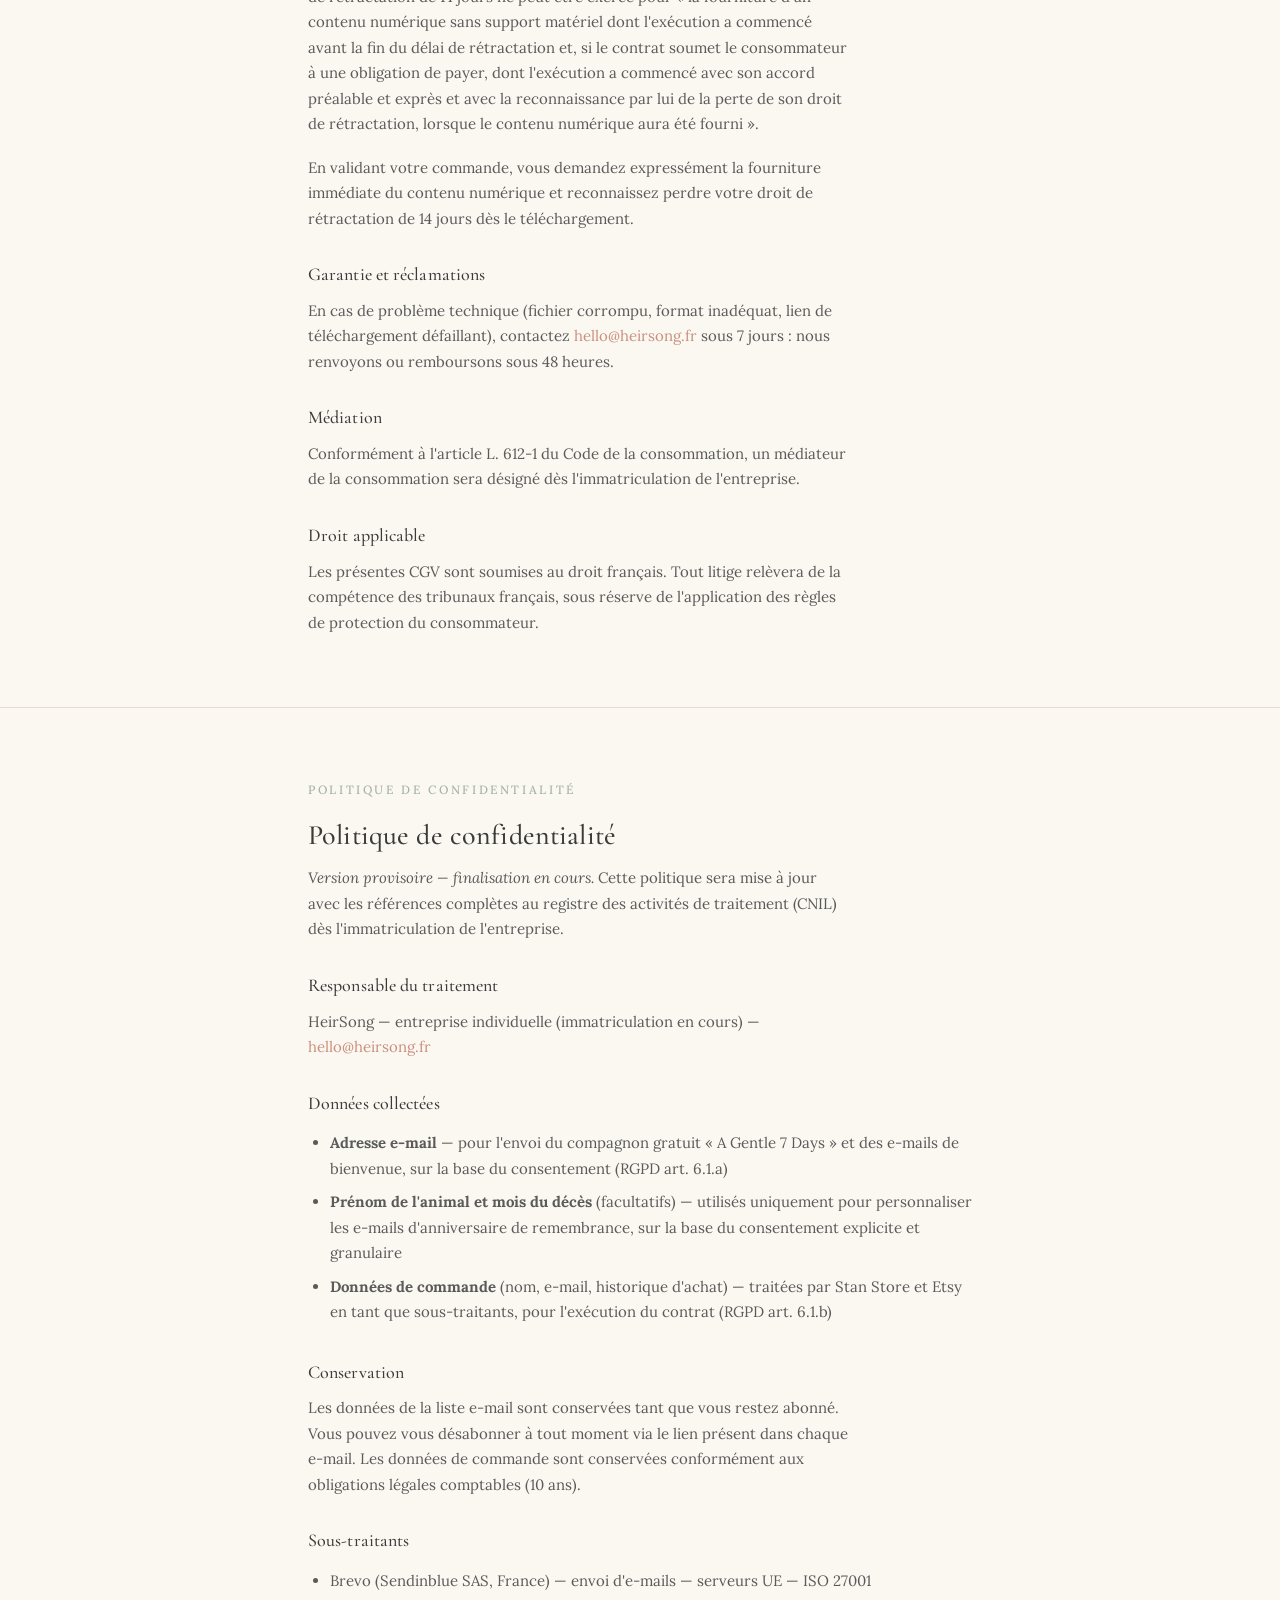
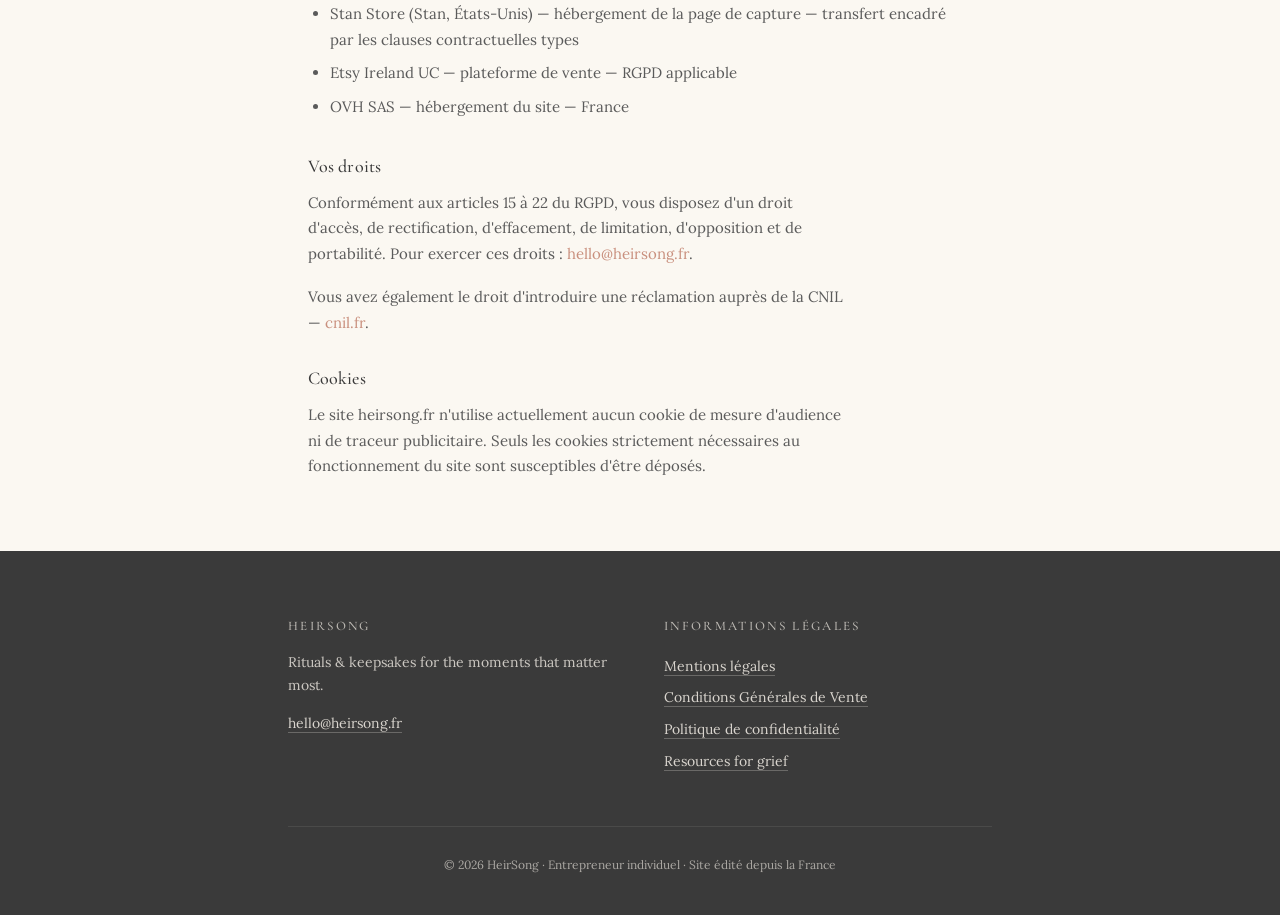
==== commit bb2961d5: "Fill out hero with 8-sprig botanical scatter" ====
--- a/index.html
+++ b/index.html
@@ -16,6 +16,7 @@
   <link rel="preconnect" href="https://fonts.googleapis.com" />
   <link rel="preconnect" href="https://fonts.gstatic.com" crossorigin />
   <link href="https://fonts.googleapis.com/css2?family=Cormorant+Garamond:ital,wght@0,400;0,500;0,600;1,400&family=Lora:ital,wght@0,400;0,500;1,400&display=swap" rel="stylesheet" />
+  <link rel="stylesheet" href="styles.css" />
 
   <style>
     :root {
@@ -64,24 +65,55 @@
       padding: 0 28px;
     }
 
-    /* Header */
-    header {
-      padding: 56px 0 0 0;
-      text-align: center;
-    }
-    .wordmark {
+    /* Top navigation */
+    .site-nav {
+      padding: 28px 0;
+      border-bottom: 1px solid var(--rule);
+      background: var(--cream);
+      position: relative;
+      z-index: 10;
+    }
+    .site-nav-inner {
+      max-width: 1200px;
+      margin: 0 auto;
+      padding: 0 40px;
+      display: flex;
+      align-items: center;
+      justify-content: space-between;
+      gap: 32px;
+    }
+    .site-nav .wordmark {
       font-family: 'Cormorant Garamond', serif;
       font-weight: 500;
-      font-size: 28px;
+      font-size: 22px;
       letter-spacing: 0.18em;
       text-transform: uppercase;
       color: var(--charcoal);
-    }
-    .wordmark-rule {
-      width: 36px;
-      height: 1px;
-      background: var(--terracotta);
-      margin: 18px auto 0;
+      border-bottom: none;
+    }
+    .site-nav .wordmark:hover { border-bottom: none; }
+    .site-nav-links {
+      list-style: none;
+      display: flex;
+      gap: 40px;
+      align-items: center;
+    }
+    .site-nav-links a {
+      font-family: 'Cormorant Garamond', serif;
+      font-size: 20px;
+      color: var(--charcoal);
+      letter-spacing: 0.01em;
+      padding-bottom: 4px;
+      border-bottom: 1px solid transparent;
+    }
+    .site-nav-links a:hover,
+    .site-nav-links a.is-current {
+      border-bottom-color: var(--terracotta);
+    }
+    @media (max-width: 720px) {
+      .site-nav-inner { flex-direction: column; gap: 16px; padding: 0 20px; }
+      .site-nav-links { gap: 22px; flex-wrap: wrap; justify-content: center; }
+      .site-nav-links a { font-size: 17px; }
     }
 
     /* Hero */
@@ -133,46 +165,89 @@
       -webkit-user-drag: none;
       -webkit-user-select: none;
     }
+
+    /* Primary scatter (corners + edges) */
     .botanical--hero {
-      width: 280px;
-      top: -20px;
+      width: 340px;
+      top: -30px;
+      right: -60px;
+      transform: rotate(18deg);
+      opacity: 0.42;
+    }
+    .botanical--mid-left {
+      width: 260px;
+      bottom: -40px;
+      left: -55px;
+      transform: rotate(-28deg);
+      opacity: 0.38;
+    }
+    .botanical--mid-right {
+      width: 210px;
+      bottom: 6%;
       right: -50px;
-      transform: rotate(18deg);
-      opacity: 0.34;
-    }
-    .botanical--mid-left {
-      width: 210px;
-      bottom: -30px;
-      left: -45px;
-      transform: rotate(-28deg);
-      opacity: 0.28;
-    }
-    .botanical--mid-right {
-      width: 175px;
-      bottom: 8%;
-      right: -40px;
       transform: rotate(28deg);
-      opacity: 0.28;
+      opacity: 0.36;
     }
     .botanical--accent {
-      width: 115px;
-      top: 12%;
-      left: -20px;
+      width: 150px;
+      top: 14%;
+      left: -25px;
       transform: rotate(-15deg);
+      opacity: 0.32;
+    }
+
+    /* Secondary scatter (mid-band fill) */
+    .botanical--upper-left {
+      width: 180px;
+      top: 6%;
+      left: 12%;
+      transform: rotate(-50deg);
       opacity: 0.22;
     }
+    .botanical--upper-right {
+      width: 165px;
+      top: 8%;
+      right: 14%;
+      transform: rotate(45deg);
+      opacity: 0.20;
+    }
+    .botanical--lower-left {
+      width: 140px;
+      bottom: 14%;
+      left: 18%;
+      transform: rotate(110deg);
+      opacity: 0.18;
+    }
+    .botanical--lower-right {
+      width: 195px;
+      bottom: 30%;
+      right: 8%;
+      transform: rotate(-65deg);
+      opacity: 0.24;
+    }
+
     @media (max-width: 900px) {
-      .botanical--hero    { width: 200px; right: -30px; }
-      .botanical--mid-left  { width: 150px; left: -20px; }
-      .botanical--mid-right { width: 130px; right: -25px; }
-      .botanical--accent  { width: 90px; left: -10px; }
-    }
+      .botanical--hero    { width: 230px; right: -35px; }
+      .botanical--mid-left  { width: 185px; left: -28px; }
+      .botanical--mid-right { width: 155px; right: -30px; }
+      .botanical--accent  { width: 115px; left: -12px; }
+      .botanical--upper-left { width: 125px; left: 6%; }
+      .botanical--upper-right { width: 115px; right: 8%; }
+      .botanical--lower-left { width: 95px; left: 12%; }
+      .botanical--lower-right { width: 135px; right: 4%; }
+    }
+
     @media (max-width: 600px) {
-      .botanical--hero    { width: 140px; top: -10px; right: -25px; }
-      .botanical--mid-left  { width: 110px; left: -15px; bottom: -15px; }
+      .botanical--hero    { width: 160px; top: -15px; right: -30px; opacity: 0.36; }
+      .botanical--mid-left  { width: 130px; left: -20px; bottom: -20px; opacity: 0.32; }
       .botanical--mid-right { display: none; }
       .botanical--accent  { display: none; }
-    }
+      .botanical--upper-left { display: none; }
+      .botanical--upper-right { display: none; }
+      .botanical--lower-left { display: none; }
+      .botanical--lower-right { display: none; }
+    }
+
     @media (prefers-reduced-motion: reduce) {
       .botanical-layer {
         animation: none;
@@ -398,20 +473,32 @@
 
 <body>
 
-  <header>
-    <div class="container">
-      <div class="wordmark">HeirSong</div>
-      <div class="wordmark-rule"></div>
-    </div>
-  </header>
+  <nav class="site-nav" aria-label="Primary">
+    <div class="site-nav-inner">
+      <a href="/" class="wordmark">HeirSong</a>
+      <ul class="site-nav-links">
+        <li><a href="/" class="is-current">Home</a></li>
+        <li><a href="/about">About</a></li>
+        <li><a href="/studio">Studio</a></li>
+        <li><a href="/resources">Resources</a></li>
+        <li><a href="#contact">Contact</a></li>
+      </ul>
+    </div>
+  </nav>
 
   <main>
     <div class="hero-block">
       <div class="botanical-layer" aria-hidden="true">
+        <!-- Primary scatter -->
         <img class="botanical botanical--hero" src="img/botanical/botanical-hero.png" alt="" loading="eager" decoding="async" />
         <img class="botanical botanical--mid-left" src="img/botanical/botanical-mid-left.png" alt="" loading="eager" decoding="async" />
         <img class="botanical botanical--mid-right" src="img/botanical/botanical-mid-right.png" alt="" loading="eager" decoding="async" />
         <img class="botanical botanical--accent" src="img/botanical/botanical-accent.png" alt="" loading="eager" decoding="async" />
+        <!-- Secondary scatter (reused sprigs at additional positions) -->
+        <img class="botanical botanical--upper-left" src="img/botanical/botanical-mid-left.png" alt="" loading="lazy" decoding="async" />
+        <img class="botanical botanical--upper-right" src="img/botanical/botanical-accent.png" alt="" loading="lazy" decoding="async" />
+        <img class="botanical botanical--lower-left" src="img/botanical/botanical-mid-right.png" alt="" loading="lazy" decoding="async" />
+        <img class="botanical botanical--lower-right" src="img/botanical/botanical-hero.png" alt="" loading="lazy" decoding="async" />
       </div>
       <div class="container">
         <section class="hero">
--- a/styles.css
+++ b/styles.css
@@ -0,0 +1,1038 @@
+/* ============================================
+   HeirSong — Shared stylesheet
+   Loaded by every page. Single source of truth.
+   ============================================ */
+
+:root {
+  --sage: #A8B5A0;
+  --sage-deep: #8FA188;
+  --terracotta: #C9907E;
+  --terracotta-deep: #B07964;
+  --cream: #F5F0E8;
+  --cream-soft: #FBF8F2;
+  --charcoal: #3A3A3A;
+  --charcoal-soft: #5A5A5A;
+  --rule: #E4DDD0;
+}
+
+* { box-sizing: border-box; margin: 0; padding: 0; }
+
+html { scroll-behavior: smooth; }
+
+body {
+  font-family: 'Lora', Georgia, serif;
+  font-weight: 400;
+  font-size: 17px;
+  line-height: 1.7;
+  color: var(--charcoal);
+  background: var(--cream);
+  -webkit-font-smoothing: antialiased;
+  -moz-osx-font-smoothing: grayscale;
+}
+
+h1, h2, h3, h4 {
+  font-family: 'Cormorant Garamond', 'Garamond', serif;
+  font-weight: 500;
+  letter-spacing: 0.005em;
+  color: var(--charcoal);
+}
+
+a {
+  color: var(--terracotta);
+  text-decoration: none;
+  border-bottom: 1px solid transparent;
+  transition: border-color 200ms ease, color 200ms ease;
+}
+a:hover { border-color: var(--terracotta); }
+
+.container {
+  max-width: 720px;
+  margin: 0 auto;
+  padding: 0 28px;
+}
+.container-wide {
+  max-width: 1080px;
+  margin: 0 auto;
+  padding: 0 28px;
+}
+
+/* ============================================
+   Header — sticky top nav
+   ============================================ */
+
+.site-header {
+  position: sticky;
+  top: 0;
+  z-index: 100;
+  background: rgba(245, 240, 232, 0.95);
+  backdrop-filter: saturate(180%) blur(8px);
+  -webkit-backdrop-filter: saturate(180%) blur(8px);
+  border-bottom: 1px solid var(--rule);
+}
+.site-header .container-wide {
+  display: flex;
+  align-items: center;
+  justify-content: space-between;
+  padding-top: 18px;
+  padding-bottom: 18px;
+}
+.site-header .wordmark {
+  font-family: 'Cormorant Garamond', serif;
+  font-weight: 500;
+  font-size: 20px;
+  letter-spacing: 0.22em;
+  text-transform: uppercase;
+  color: var(--charcoal);
+  border: none;
+}
+.site-header .wordmark:hover { color: var(--terracotta); }
+.site-nav {
+  display: flex;
+  gap: 32px;
+  align-items: center;
+}
+.site-nav a {
+  font-family: 'Lora', serif;
+  font-size: 14px;
+  letter-spacing: 0.06em;
+  color: var(--charcoal);
+  border: none;
+  position: relative;
+  padding: 4px 0;
+}
+.site-nav a:hover { color: var(--terracotta); }
+.site-nav a.active::after {
+  content: '';
+  position: absolute;
+  left: 0;
+  right: 0;
+  bottom: -2px;
+  height: 1px;
+  background: var(--terracotta);
+}
+.menu-toggle {
+  display: none;
+  background: none;
+  border: none;
+  cursor: pointer;
+  padding: 8px;
+  color: var(--charcoal);
+}
+.menu-toggle svg { display: block; }
+
+@media (max-width: 720px) {
+  .site-nav {
+    display: none;
+    position: absolute;
+    top: 100%;
+    left: 0;
+    right: 0;
+    flex-direction: column;
+    gap: 0;
+    background: var(--cream-soft);
+    border-bottom: 1px solid var(--rule);
+    padding: 12px 0;
+  }
+  .site-nav.open { display: flex; }
+  .site-nav a {
+    padding: 14px 28px;
+    border-bottom: 1px solid var(--rule);
+  }
+  .site-nav a:last-child { border-bottom: none; }
+  .menu-toggle { display: block; }
+}
+
+/* ============================================
+   Hero
+   ============================================ */
+
+.hero {
+  padding: 88px 0 56px;
+  text-align: center;
+}
+.hero h1 {
+  font-size: clamp(34px, 6vw, 52px);
+  line-height: 1.18;
+  font-style: italic;
+  font-weight: 400;
+  max-width: 18ch;
+  margin: 0 auto 28px;
+}
+.hero .tagline {
+  font-family: 'Lora', serif;
+  font-style: italic;
+  color: var(--charcoal-soft);
+  font-size: 19px;
+  max-width: 36ch;
+  margin: 0 auto;
+}
+.horizon-cue {
+  display: flex;
+  justify-content: center;
+  gap: 28px;
+  margin-top: 48px;
+  font-family: 'Lora', serif;
+  font-size: 12px;
+  letter-spacing: 0.22em;
+  text-transform: uppercase;
+  color: var(--sage-deep);
+}
+.horizon-cue span:not(:last-child)::after {
+  content: '·';
+  margin-left: 28px;
+  color: var(--rule);
+}
+
+/* ============================================
+   Sections
+   ============================================ */
+
+section {
+  padding: 64px 0;
+  border-top: 1px solid var(--rule);
+}
+section:first-of-type { border-top: none; }
+
+.eyebrow {
+  font-family: 'Lora', serif;
+  font-size: 12px;
+  letter-spacing: 0.22em;
+  text-transform: uppercase;
+  color: var(--sage);
+  margin-bottom: 18px;
+  font-weight: 500;
+}
+section h2 {
+  font-size: clamp(28px, 4vw, 36px);
+  font-weight: 500;
+  margin-bottom: 24px;
+  line-height: 1.25;
+}
+section p {
+  max-width: 60ch;
+  margin-bottom: 18px;
+  color: var(--charcoal-soft);
+}
+section p:last-child { margin-bottom: 0; }
+
+/* ============================================
+   Collection cards (Studio teaser on home)
+   ============================================ */
+
+.collection-grid {
+  display: grid;
+  grid-template-columns: repeat(3, 1fr);
+  gap: 24px;
+  margin-top: 36px;
+}
+@media (max-width: 720px) {
+  .collection-grid { grid-template-columns: 1fr; }
+}
+.collection-card {
+  display: block;
+  padding: 32px 28px;
+  background: var(--cream-soft);
+  border-left: 2px solid var(--sage);
+  border-bottom: 1px solid transparent;
+  transition: border-left-color 200ms ease, transform 200ms ease;
+  color: inherit;
+}
+.collection-card:hover {
+  border-left-color: var(--terracotta);
+  border-bottom-color: transparent;
+  transform: translateY(-2px);
+}
+.collection-card .card-status {
+  font-family: 'Lora', serif;
+  font-size: 11px;
+  letter-spacing: 0.18em;
+  text-transform: uppercase;
+  color: var(--sage-deep);
+  margin-bottom: 12px;
+}
+.collection-card .card-status.coming {
+  color: var(--terracotta-deep);
+}
+.collection-card .card-status.dev {
+  color: var(--charcoal-soft);
+}
+.collection-card h3 {
+  font-size: 24px;
+  font-weight: 500;
+  margin-bottom: 10px;
+  font-style: italic;
+}
+.collection-card p {
+  font-size: 15px;
+  margin: 0;
+  color: var(--charcoal-soft);
+  max-width: none;
+}
+.collection-card .card-arrow {
+  margin-top: 18px;
+  font-size: 13px;
+  color: var(--terracotta);
+  letter-spacing: 0.06em;
+}
+
+/* ============================================
+   CTA + signup form
+   ============================================ */
+
+.cta-block {
+  background: var(--cream-soft);
+  padding: 56px 32px;
+  text-align: center;
+  margin-top: 40px;
+  border: 1px solid var(--rule);
+}
+.cta-block h3 {
+  font-size: 30px;
+  font-style: italic;
+  font-weight: 400;
+  margin-bottom: 14px;
+}
+.cta-block > p {
+  max-width: 44ch;
+  margin: 0 auto 28px;
+  color: var(--charcoal-soft);
+}
+
+.button {
+  display: inline-block;
+  font-family: 'Lora', serif;
+  font-size: 15px;
+  letter-spacing: 0.08em;
+  text-transform: uppercase;
+  padding: 14px 32px;
+  background: var(--charcoal);
+  color: var(--cream);
+  border: 1px solid var(--charcoal);
+  cursor: pointer;
+  transition: background 200ms ease, color 200ms ease, border-color 200ms ease;
+  text-align: center;
+}
+.button:hover {
+  background: var(--terracotta);
+  color: var(--cream);
+  border-color: var(--terracotta);
+  border-bottom-color: var(--terracotta);
+}
+.button.button-quiet {
+  background: transparent;
+  color: var(--charcoal);
+}
+.button.button-quiet:hover {
+  background: var(--charcoal);
+  color: var(--cream);
+}
+
+.signup-form {
+  max-width: 460px;
+  margin: 0 auto;
+  text-align: left;
+}
+.signup-form .form-row {
+  display: flex;
+  flex-direction: column;
+  gap: 14px;
+}
+.signup-form input[type="email"],
+.signup-form input[type="text"],
+.signup-form input[type="month"] {
+  font-family: 'Lora', serif;
+  font-size: 16px;
+  padding: 14px 16px;
+  background: var(--cream);
+  border: 1px solid var(--rule);
+  color: var(--charcoal);
+  width: 100%;
+}
+.signup-form input:focus {
+  outline: none;
+  border-color: var(--sage);
+}
+.signup-form .field-row {
+  display: grid;
+  grid-template-columns: 1fr 1fr;
+  gap: 12px;
+}
+@media (max-width: 480px) {
+  .signup-form .field-row { grid-template-columns: 1fr; }
+}
+.signup-form .optional-label {
+  font-size: 11px;
+  letter-spacing: 0.14em;
+  text-transform: uppercase;
+  color: var(--charcoal-soft);
+  margin-top: 8px;
+  margin-bottom: 2px;
+  text-align: center;
+  font-style: italic;
+}
+
+/* GDPR consent checkbox */
+.consent-row {
+  display: flex;
+  align-items: flex-start;
+  gap: 12px;
+  margin-top: 10px;
+  padding: 14px 16px;
+  background: var(--cream);
+  border: 1px solid var(--rule);
+  cursor: pointer;
+}
+.consent-row input[type="checkbox"] {
+  margin-top: 4px;
+  flex-shrink: 0;
+  width: 16px;
+  height: 16px;
+  accent-color: var(--sage-deep);
+  cursor: pointer;
+}
+.consent-row label {
+  font-size: 13px;
+  line-height: 1.5;
+  color: var(--charcoal-soft);
+  cursor: pointer;
+  flex: 1;
+}
+
+.signup-form button[type="submit"] {
+  font-family: 'Lora', serif;
+  font-size: 15px;
+  letter-spacing: 0.08em;
+  text-transform: uppercase;
+  padding: 14px 32px;
+  background: var(--charcoal);
+  color: var(--cream);
+  border: 1px solid var(--charcoal);
+  cursor: pointer;
+  transition: background 200ms ease, border-color 200ms ease;
+  width: 100%;
+  margin-top: 4px;
+}
+.signup-form button:hover:not(:disabled) {
+  background: var(--terracotta);
+  border-color: var(--terracotta);
+}
+.signup-form button:disabled {
+  opacity: 0.5;
+  cursor: not-allowed;
+}
+.form-message {
+  margin-top: 18px;
+  padding: 14px 18px;
+  font-size: 14px;
+  text-align: center;
+  display: none;
+}
+.form-message.success {
+  background: var(--sage);
+  color: var(--cream);
+  display: block;
+}
+.form-message.error {
+  background: var(--terracotta);
+  color: var(--cream);
+  display: block;
+}
+
+/* ============================================
+   Ethics Charter band — repeats across pages
+   ============================================ */
+
+.charter {
+  background: var(--sage);
+  color: var(--cream);
+  padding: 64px 0;
+  margin: 0;
+  border: none;
+}
+.charter .eyebrow { color: var(--cream); opacity: 0.75; }
+.charter h2 { color: var(--cream); }
+.charter ul {
+  list-style: none;
+  max-width: 44ch;
+  margin: 24px 0 0 0;
+}
+.charter li {
+  font-family: 'Cormorant Garamond', serif;
+  font-style: italic;
+  font-size: 22px;
+  line-height: 1.5;
+  padding: 14px 0;
+  border-bottom: 1px solid rgba(245, 240, 232, 0.25);
+  color: var(--cream);
+}
+.charter li:last-child { border-bottom: none; }
+
+/* ============================================
+   Resources teaser block
+   ============================================ */
+
+.resources-teaser {
+  background: var(--cream-soft);
+  padding: 56px 32px;
+  margin-top: 40px;
+  border-left: 2px solid var(--sage);
+}
+.resources-teaser h3 {
+  font-size: 26px;
+  font-weight: 500;
+  font-style: italic;
+  margin-bottom: 12px;
+}
+.resources-teaser p {
+  font-size: 15px;
+  margin-bottom: 16px;
+}
+
+/* ============================================
+   Article-style content (used on resource articles, about page)
+   ============================================ */
+
+.article-body {
+  max-width: 640px;
+  margin: 0 auto;
+}
+.article-body h2 {
+  font-size: 28px;
+  margin-top: 48px;
+  margin-bottom: 16px;
+}
+.article-body h2:first-child { margin-top: 0; }
+.article-body h3 {
+  font-size: 20px;
+  font-weight: 500;
+  margin-top: 32px;
+  margin-bottom: 12px;
+  font-style: italic;
+}
+.article-body p {
+  margin-bottom: 18px;
+  color: var(--charcoal);
+  font-size: 17px;
+  line-height: 1.75;
+  max-width: none;
+}
+.article-body p.lede {
+  font-size: 21px;
+  font-style: italic;
+  color: var(--charcoal-soft);
+  font-family: 'Cormorant Garamond', serif;
+  line-height: 1.45;
+  margin-bottom: 32px;
+}
+.article-body ul, .article-body ol {
+  margin: 0 0 24px 24px;
+  color: var(--charcoal);
+}
+.article-body li {
+  padding: 4px 0;
+  line-height: 1.7;
+}
+.article-body blockquote {
+  border-left: 3px solid var(--sage);
+  padding: 4px 0 4px 24px;
+  margin: 28px 0;
+  font-style: italic;
+  font-family: 'Cormorant Garamond', serif;
+  font-size: 22px;
+  color: var(--charcoal-soft);
+  line-height: 1.5;
+}
+
+/* Collapsible phrase reveal (About page) */
+.phrase-reveal {
+  margin: 18px 0 28px;
+  padding: 16px 20px;
+  background: var(--cream-soft);
+  border-left: 2px solid var(--sage);
+}
+.phrase-reveal summary {
+  cursor: pointer;
+  list-style: none;
+  font-family: 'Lora', serif;
+  font-size: 14px;
+  letter-spacing: 0.06em;
+  color: var(--charcoal);
+  padding: 4px 0;
+  transition: color 200ms ease;
+}
+.phrase-reveal summary::-webkit-details-marker { display: none; }
+.phrase-reveal summary::after {
+  content: ' →';
+  color: var(--terracotta);
+  transition: transform 200ms ease;
+  display: inline-block;
+}
+.phrase-reveal[open] summary::after {
+  content: ' ↓';
+}
+.phrase-reveal summary:hover { color: var(--terracotta); }
+.phrase-reveal-body {
+  padding-top: 14px;
+}
+.phrase-reveal-body ul {
+  margin: 0 0 0 22px !important;
+}
+.phrase-reveal-body li {
+  font-size: 15px !important;
+  line-height: 1.65 !important;
+}
+
+/* ============================================
+   Hero leaves decoration
+   ============================================ */
+
+.hero-leaves {
+  position: absolute;
+  top: 0;
+  right: -100px;
+  width: 70%;
+  max-width: 900px;
+  height: auto;
+  pointer-events: none;
+  z-index: 0;
+  opacity: 0;
+  animation: leavesFadeIn 2200ms ease-out 600ms forwards;
+}
+@media (max-width: 720px) {
+  .hero-leaves {
+    width: 110%;
+    right: -40px;
+    top: 40px;
+    opacity: 0.55;
+  }
+}
+@keyframes leavesFadeIn {
+  from { opacity: 0; transform: translateX(20px) translateY(-10px); }
+  to { opacity: 0.85; transform: translateX(0) translateY(0); }
+}
+@media (max-width: 720px) {
+  @keyframes leavesFadeIn {
+    from { opacity: 0; transform: translateX(20px) translateY(-10px); }
+    to { opacity: 0.55; transform: translateX(0) translateY(0); }
+  }
+}
+
+.hero-wrapper {
+  position: relative;
+}
+.hero-wrapper .hero {
+  position: relative;
+  z-index: 1;
+}
+
+/* Section divider with subtle leaf accent — uses cropped portion of same image */
+.leaf-divider {
+  text-align: center;
+  padding: 24px 0 8px;
+  margin: 0;
+}
+.leaf-divider img {
+  width: 140px;
+  height: auto;
+  opacity: 0.45;
+}
+
+/* ============================================
+   Notify modal (Studio pages)
+   ============================================ */
+
+.notify-modal {
+  position: fixed;
+  inset: 0;
+  z-index: 1000;
+  display: flex;
+  align-items: center;
+  justify-content: center;
+  padding: 20px;
+}
+.notify-modal[hidden] { display: none; }
+.notify-modal-backdrop {
+  position: absolute;
+  inset: 0;
+  background: rgba(58, 58, 58, 0.55);
+  backdrop-filter: blur(2px);
+  -webkit-backdrop-filter: blur(2px);
+}
+.notify-modal-card {
+  position: relative;
+  background: var(--cream);
+  max-width: 480px;
+  width: 100%;
+  padding: 48px 40px 40px;
+  border: 1px solid var(--rule);
+  box-shadow: 0 20px 60px rgba(0, 0, 0, 0.15);
+  max-height: 90vh;
+  overflow-y: auto;
+}
+.notify-close {
+  position: absolute;
+  top: 12px;
+  right: 16px;
+  background: none;
+  border: none;
+  font-size: 28px;
+  color: var(--charcoal-soft);
+  cursor: pointer;
+  line-height: 1;
+  padding: 4px 8px;
+  transition: color 200ms ease;
+}
+.notify-close:hover { color: var(--terracotta); }
+.notify-modal-card h3 {
+  font-family: 'Cormorant Garamond', serif;
+  font-size: 28px;
+  font-style: italic;
+  font-weight: 400;
+  margin-bottom: 12px;
+  text-align: center;
+}
+.notify-modal-card > p {
+  font-size: 15px;
+  color: var(--charcoal-soft);
+  text-align: center;
+  margin-bottom: 28px;
+  max-width: 36ch;
+  margin-left: auto;
+  margin-right: auto;
+}
+
+/* ============================================
+   Resources hub
+   ============================================ */
+
+.resource-row {
+  padding: 24px 0;
+  border-bottom: 1px solid var(--rule);
+}
+.resource-row:last-child { border-bottom: none; }
+.resource-row .resource-name {
+  font-family: 'Cormorant Garamond', serif;
+  font-style: italic;
+  font-size: 22px;
+  font-weight: 500;
+  color: var(--charcoal);
+  margin-bottom: 8px;
+}
+.resource-row p {
+  font-size: 15px;
+  color: var(--charcoal-soft);
+  margin: 0;
+  max-width: 60ch;
+}
+
+/* Article link cards on resources hub */
+.article-list {
+  display: grid;
+  gap: 18px;
+  margin-top: 32px;
+}
+.article-link {
+  display: block;
+  padding: 28px 28px;
+  background: var(--cream-soft);
+  border-left: 2px solid var(--sage);
+  color: inherit;
+  border-bottom: none;
+  transition: border-left-color 200ms ease, transform 200ms ease;
+}
+.article-link:hover {
+  border-left-color: var(--terracotta);
+  border-bottom-color: transparent;
+  transform: translateY(-2px);
+}
+.article-link .article-link-meta {
+  font-family: 'Lora', serif;
+  font-size: 11px;
+  letter-spacing: 0.18em;
+  text-transform: uppercase;
+  color: var(--sage-deep);
+  margin-bottom: 10px;
+  font-style: italic;
+}
+.article-link h3 {
+  font-family: 'Cormorant Garamond', serif;
+  font-style: italic;
+  font-size: 24px;
+  font-weight: 500;
+  margin-bottom: 8px;
+  line-height: 1.25;
+}
+.article-link p {
+  font-size: 15px;
+  color: var(--charcoal-soft);
+  margin: 0;
+  max-width: none;
+}
+
+/* ============================================
+   Eucalyptus motif — hero glyph + section dividers
+   ============================================ */
+
+.eucalyptus {
+  display: block;
+  margin: 0 auto;
+}
+.eucalyptus path,
+.eucalyptus ellipse,
+.eucalyptus circle {
+  fill: none;
+  stroke: var(--sage-deep);
+  stroke-linecap: round;
+  stroke-linejoin: round;
+}
+
+/* Hero version — larger, visible */
+.eucalyptus.hero-glyph {
+  width: 96px;
+  height: auto;
+  margin-top: 36px;
+  opacity: 0.85;
+}
+
+/* Filled leaves on hero version */
+.eucalyptus.hero-glyph .leaf-fill {
+  fill: var(--sage);
+  fill-opacity: 0.18;
+  stroke: var(--sage-deep);
+  stroke-width: 1.2;
+}
+.eucalyptus.hero-glyph .stem {
+  stroke: var(--sage-deep);
+  stroke-width: 1.4;
+  fill: none;
+}
+
+/* Smaller divider version */
+.eucalyptus.divider-glyph {
+  width: 56px;
+  height: auto;
+  opacity: 0.55;
+}
+.eucalyptus.divider-glyph .leaf-fill {
+  fill: var(--sage);
+  fill-opacity: 0.25;
+  stroke: var(--sage-deep);
+  stroke-width: 1.1;
+}
+.eucalyptus.divider-glyph .stem {
+  stroke: var(--sage-deep);
+  stroke-width: 1.2;
+  fill: none;
+}
+
+/* Section divider wrapper */
+.section-divider {
+  text-align: center;
+  padding: 8px 0;
+  margin: 0;
+}
+
+/* Override the default section border-top — replaced by the eucalyptus divider */
+section.no-rule {
+  border-top: none;
+}
+
+/* Hero glyph draw-in animation */
+@media (prefers-reduced-motion: no-preference) {
+  .eucalyptus.hero-glyph .stem,
+  .eucalyptus.hero-glyph .leaf-fill {
+    stroke-dasharray: 400;
+    stroke-dashoffset: 400;
+    fill-opacity: 0;
+    animation: drawIn 1600ms ease-out 900ms forwards;
+  }
+  .eucalyptus.hero-glyph .leaf-fill {
+    animation: drawIn 1600ms ease-out 900ms forwards, fillFade 800ms ease-out 1800ms forwards;
+  }
+}
+
+@keyframes drawIn {
+  to {
+    stroke-dashoffset: 0;
+  }
+}
+@keyframes fillFade {
+  from { fill-opacity: 0; }
+  to { fill-opacity: 0.18; }
+}
+
+/* Page intro (used on About, Studio, Resources, Contact) */
+.page-intro {
+  padding: 80px 0 48px;
+  text-align: center;
+  border-top: none;
+}
+.page-intro h1 {
+  font-size: clamp(36px, 5vw, 48px);
+  font-style: italic;
+  font-weight: 400;
+  margin-bottom: 16px;
+  line-height: 1.2;
+}
+.page-intro p {
+  max-width: 44ch;
+  margin: 0 auto;
+  font-style: italic;
+  color: var(--charcoal-soft);
+  font-size: 18px;
+}
+
+/* ============================================
+   Studio item rows (used on /studio/* pages)
+   ============================================ */
+
+.studio-item {
+  padding: 32px 0;
+  border-bottom: 1px solid var(--rule);
+  display: grid;
+  grid-template-columns: 1fr auto;
+  gap: 24px;
+  align-items: start;
+}
+@media (max-width: 600px) {
+  .studio-item { grid-template-columns: 1fr; }
+}
+.studio-item:first-child { padding-top: 16px; }
+.studio-item:last-child { border-bottom: none; }
+.studio-item .item-status {
+  font-family: 'Lora', serif;
+  font-size: 11px;
+  letter-spacing: 0.18em;
+  text-transform: uppercase;
+  margin-bottom: 8px;
+}
+.studio-item .item-status.available { color: var(--sage-deep); }
+.studio-item .item-status.coming { color: var(--terracotta-deep); }
+.studio-item .item-status.dev { color: var(--charcoal-soft); }
+.studio-item h3 {
+  font-size: 24px;
+  font-weight: 500;
+  font-style: italic;
+  margin-bottom: 8px;
+}
+.studio-item p {
+  font-size: 15px;
+  color: var(--charcoal-soft);
+  margin: 0;
+  max-width: 50ch;
+}
+.studio-item .item-cta {
+  font-family: 'Lora', serif;
+  font-size: 13px;
+  letter-spacing: 0.06em;
+  padding: 10px 20px;
+  background: transparent;
+  border: 1px solid var(--charcoal);
+  color: var(--charcoal);
+  cursor: pointer;
+  white-space: nowrap;
+  transition: background 200ms ease, color 200ms ease;
+}
+.studio-item .item-cta:hover {
+  background: var(--charcoal);
+  color: var(--cream);
+}
+.studio-item .item-cta.dev-cta {
+  border: none;
+  cursor: default;
+  color: var(--charcoal-soft);
+  font-style: italic;
+  padding: 10px 0;
+}
+.studio-item .item-cta.dev-cta:hover {
+  background: transparent;
+  color: var(--charcoal-soft);
+}
+
+/* ============================================
+   Footer
+   ============================================ */
+
+.site-footer {
+  background: var(--charcoal);
+  color: var(--cream);
+  padding: 64px 0 32px;
+  font-size: 14px;
+  line-height: 1.7;
+  margin-top: 0;
+}
+.site-footer .container-wide { padding: 0 28px; }
+.site-footer h4 {
+  color: var(--cream);
+  font-size: 12px;
+  letter-spacing: 0.18em;
+  text-transform: uppercase;
+  font-weight: 500;
+  margin-bottom: 16px;
+  opacity: 0.7;
+}
+.footer-grid {
+  display: grid;
+  grid-template-columns: 2fr 1fr 1fr 1fr;
+  gap: 48px;
+  margin-bottom: 48px;
+}
+@media (max-width: 720px) {
+  .footer-grid { grid-template-columns: 1fr 1fr; gap: 32px; }
+}
+@media (max-width: 480px) {
+  .footer-grid { grid-template-columns: 1fr; gap: 32px; }
+}
+.site-footer p, .site-footer li {
+  color: rgba(245, 240, 232, 0.78);
+  font-size: 14px;
+}
+.site-footer ul { list-style: none; }
+.site-footer li { padding: 4px 0; }
+.site-footer a {
+  color: var(--cream);
+  opacity: 0.85;
+  border-bottom-color: rgba(245, 240, 232, 0.3);
+}
+.site-footer a:hover {
+  opacity: 1;
+  border-bottom-color: var(--cream);
+}
+.site-footer .footer-brand .wordmark {
+  font-family: 'Cormorant Garamond', serif;
+  font-size: 22px;
+  letter-spacing: 0.22em;
+  text-transform: uppercase;
+  color: var(--cream);
+  margin-bottom: 8px;
+  display: block;
+  border: none;
+}
+.site-footer .footer-brand p {
+  font-style: italic;
+  max-width: 32ch;
+}
+.footer-bottom {
+  padding-top: 28px;
+  border-top: 1px solid rgba(245, 240, 232, 0.15);
+  font-size: 12px;
+  opacity: 0.6;
+  text-align: center;
+}
+
+/* ============================================
+   Subtle entrance animation
+   ============================================ */
+
+@media (prefers-reduced-motion: no-preference) {
+  .hero h1, .hero .tagline, .hero .horizon-cue {
+    opacity: 0;
+    animation: fadeUp 900ms ease 200ms forwards;
+  }
+  .hero .tagline { animation-delay: 500ms; }
+  .hero .horizon-cue { animation-delay: 800ms; }
+}
+@keyframes fadeUp {
+  from { opacity: 0; transform: translateY(8px); }
+  to   { opacity: 1; transform: translateY(0); }
+}
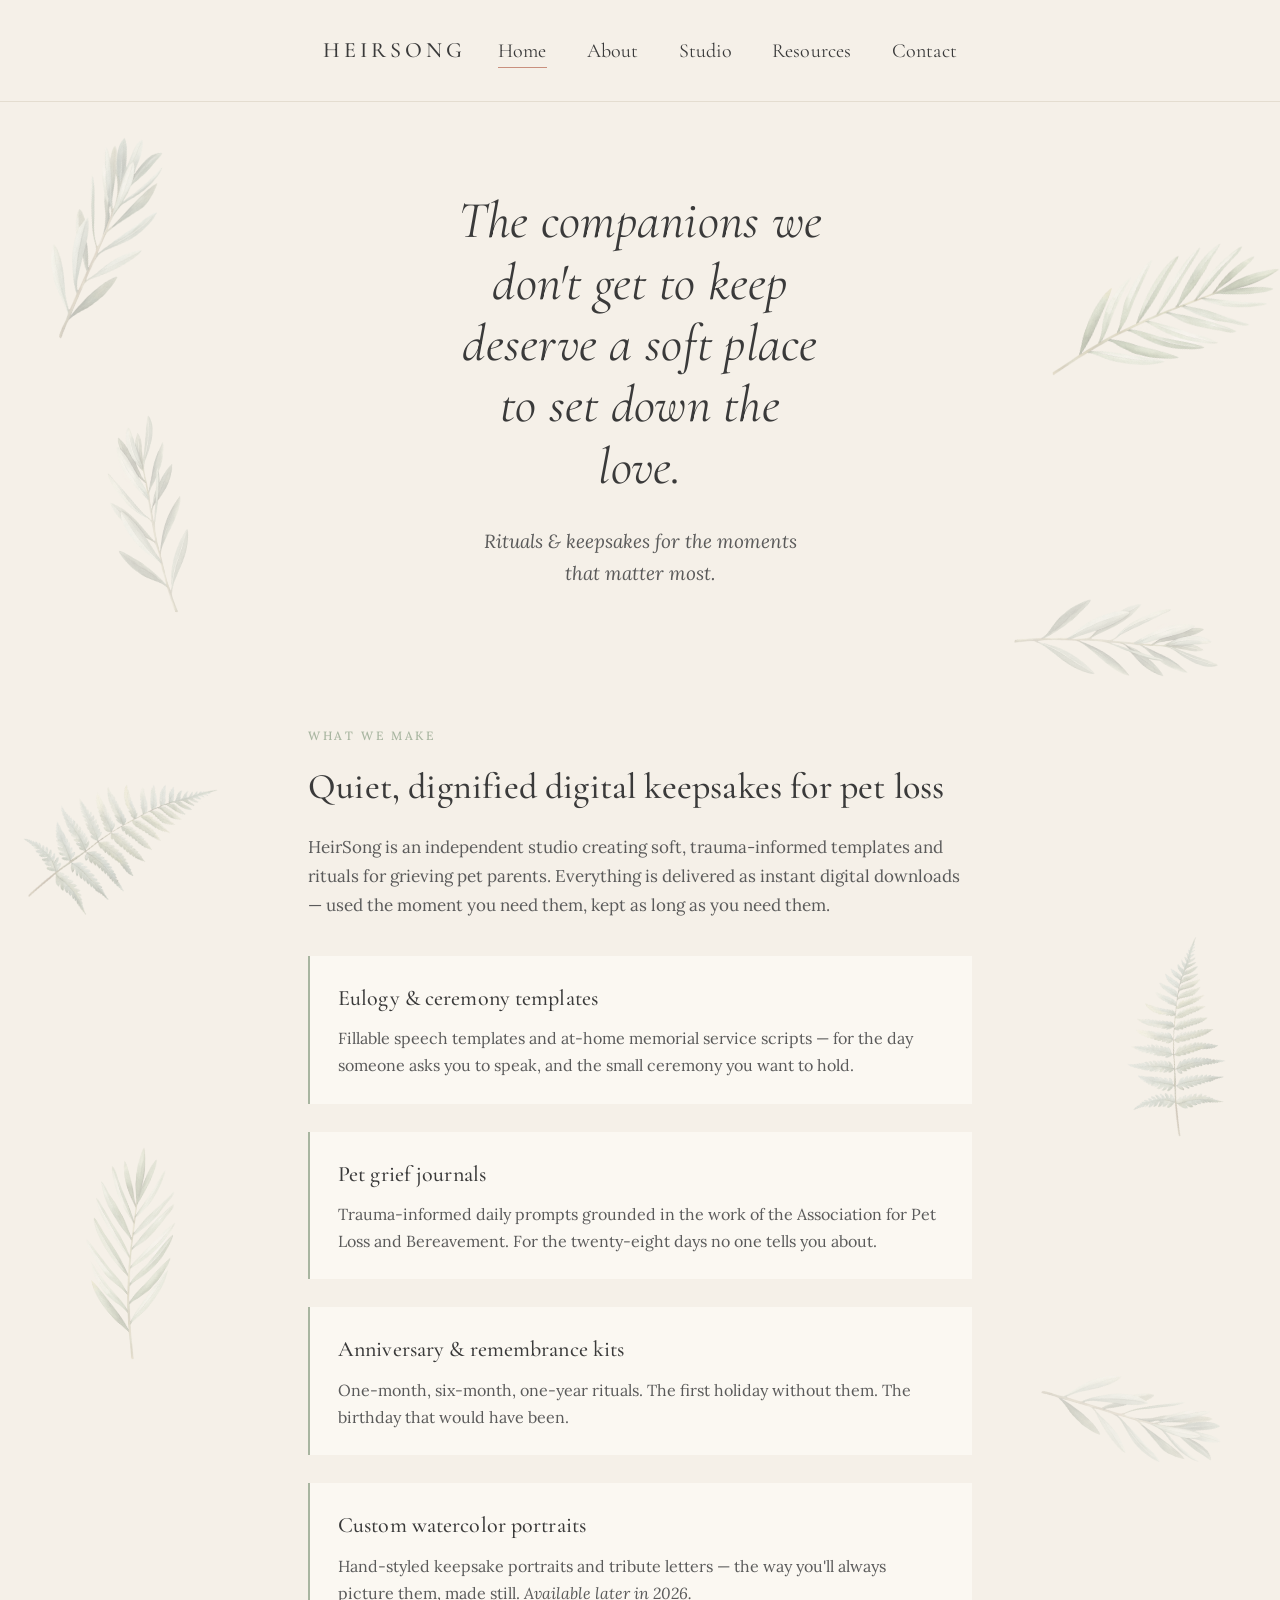
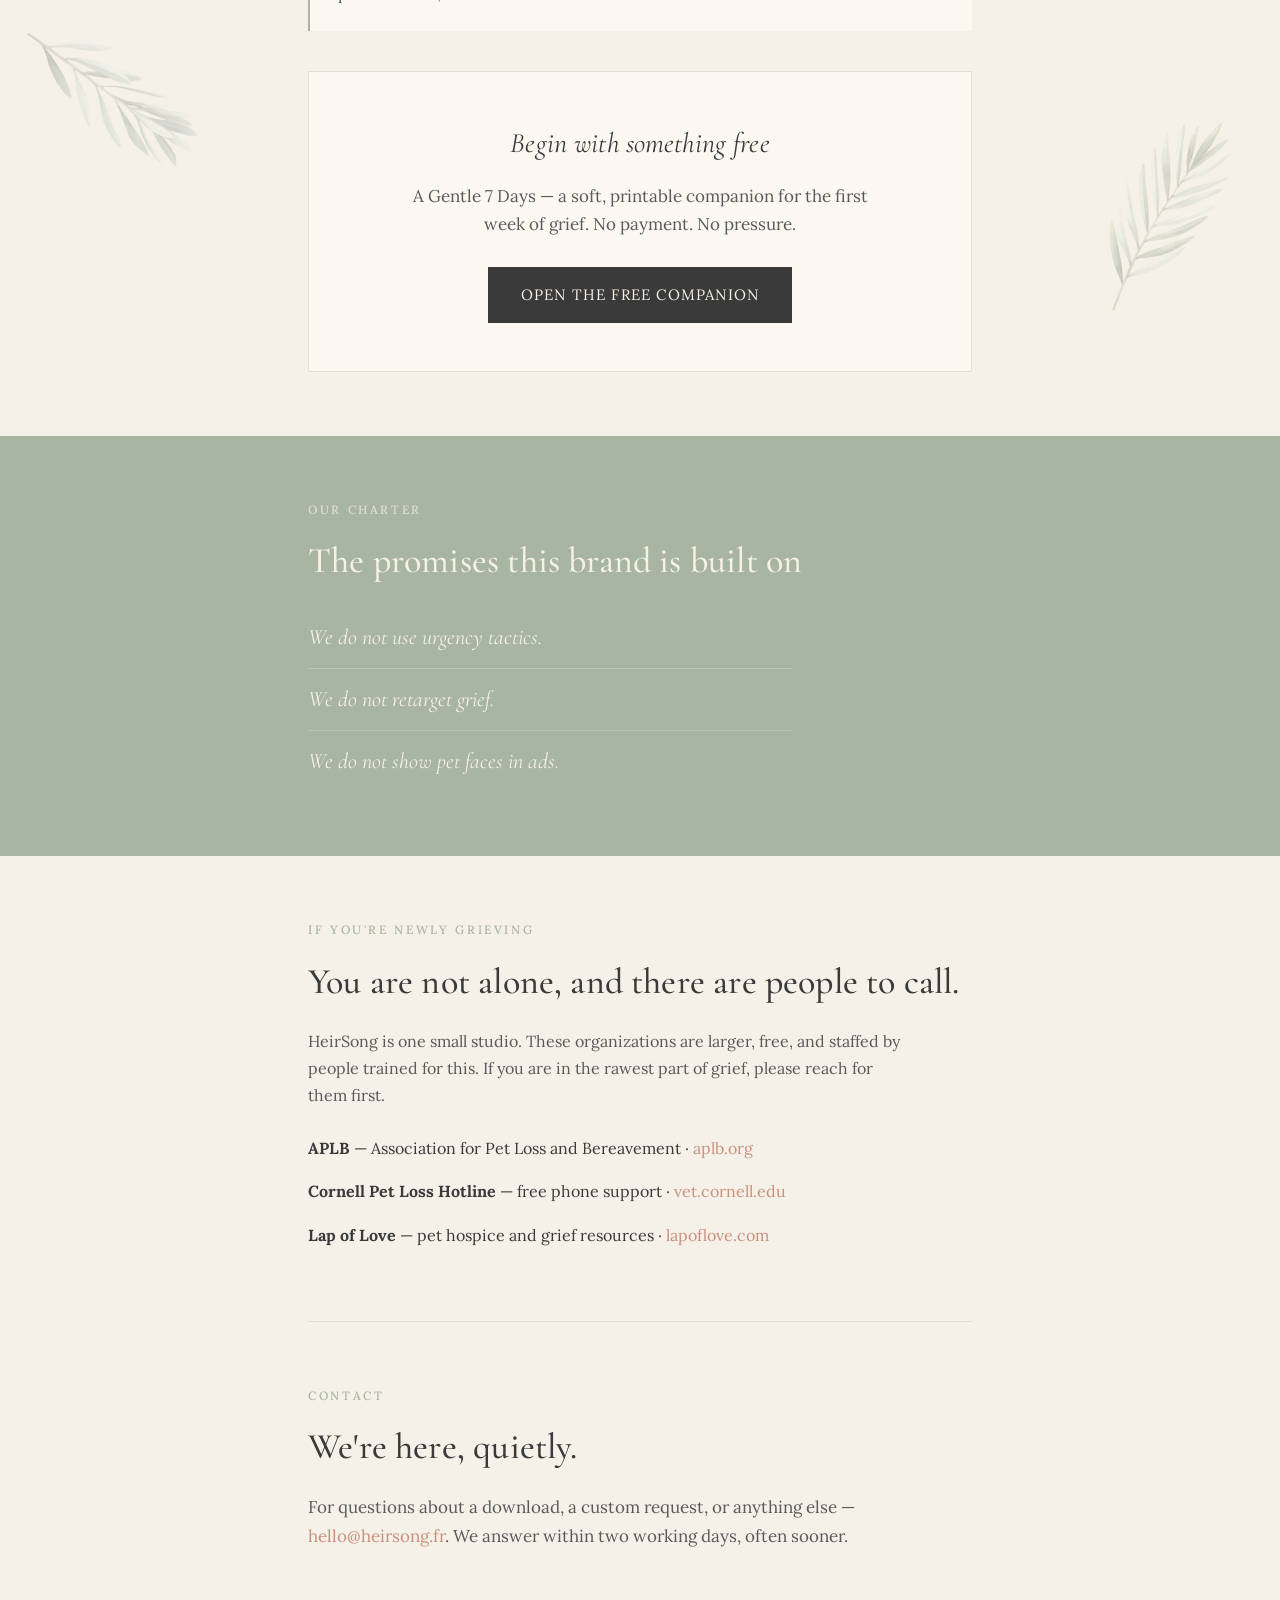
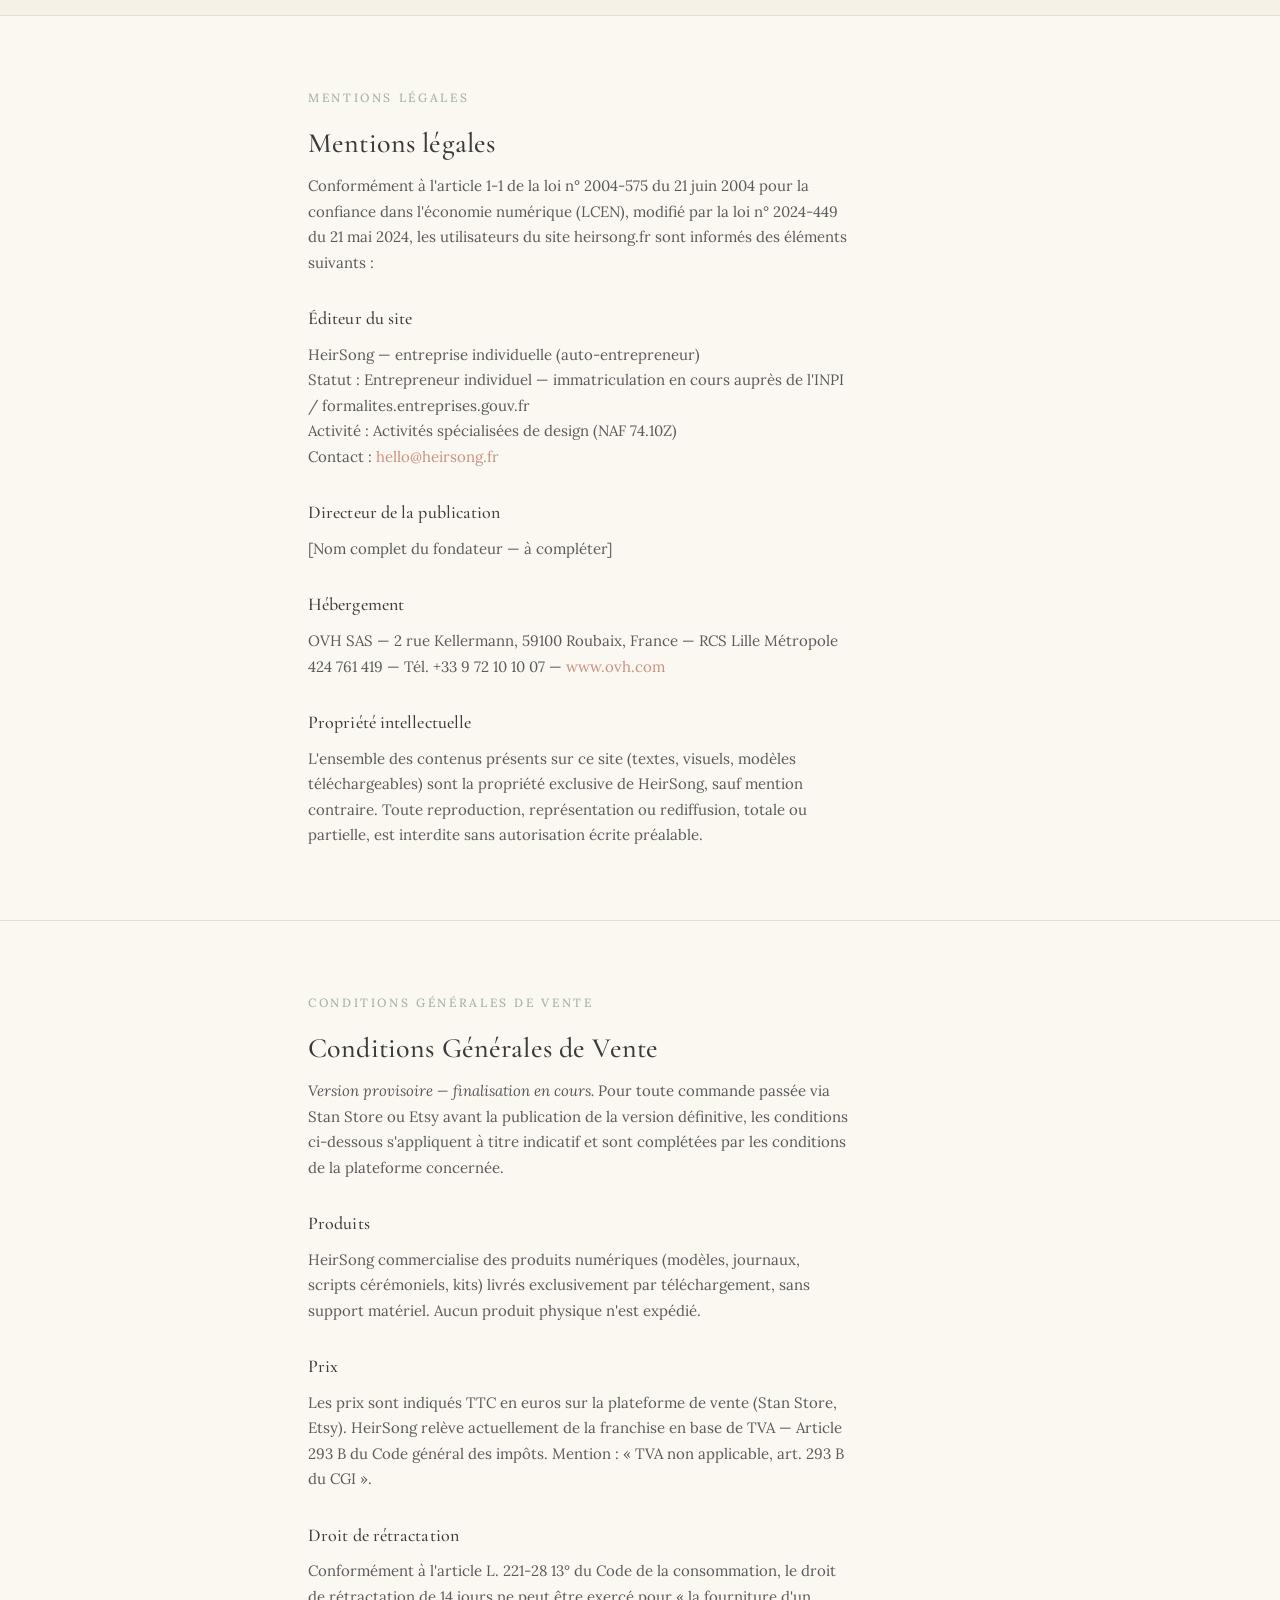
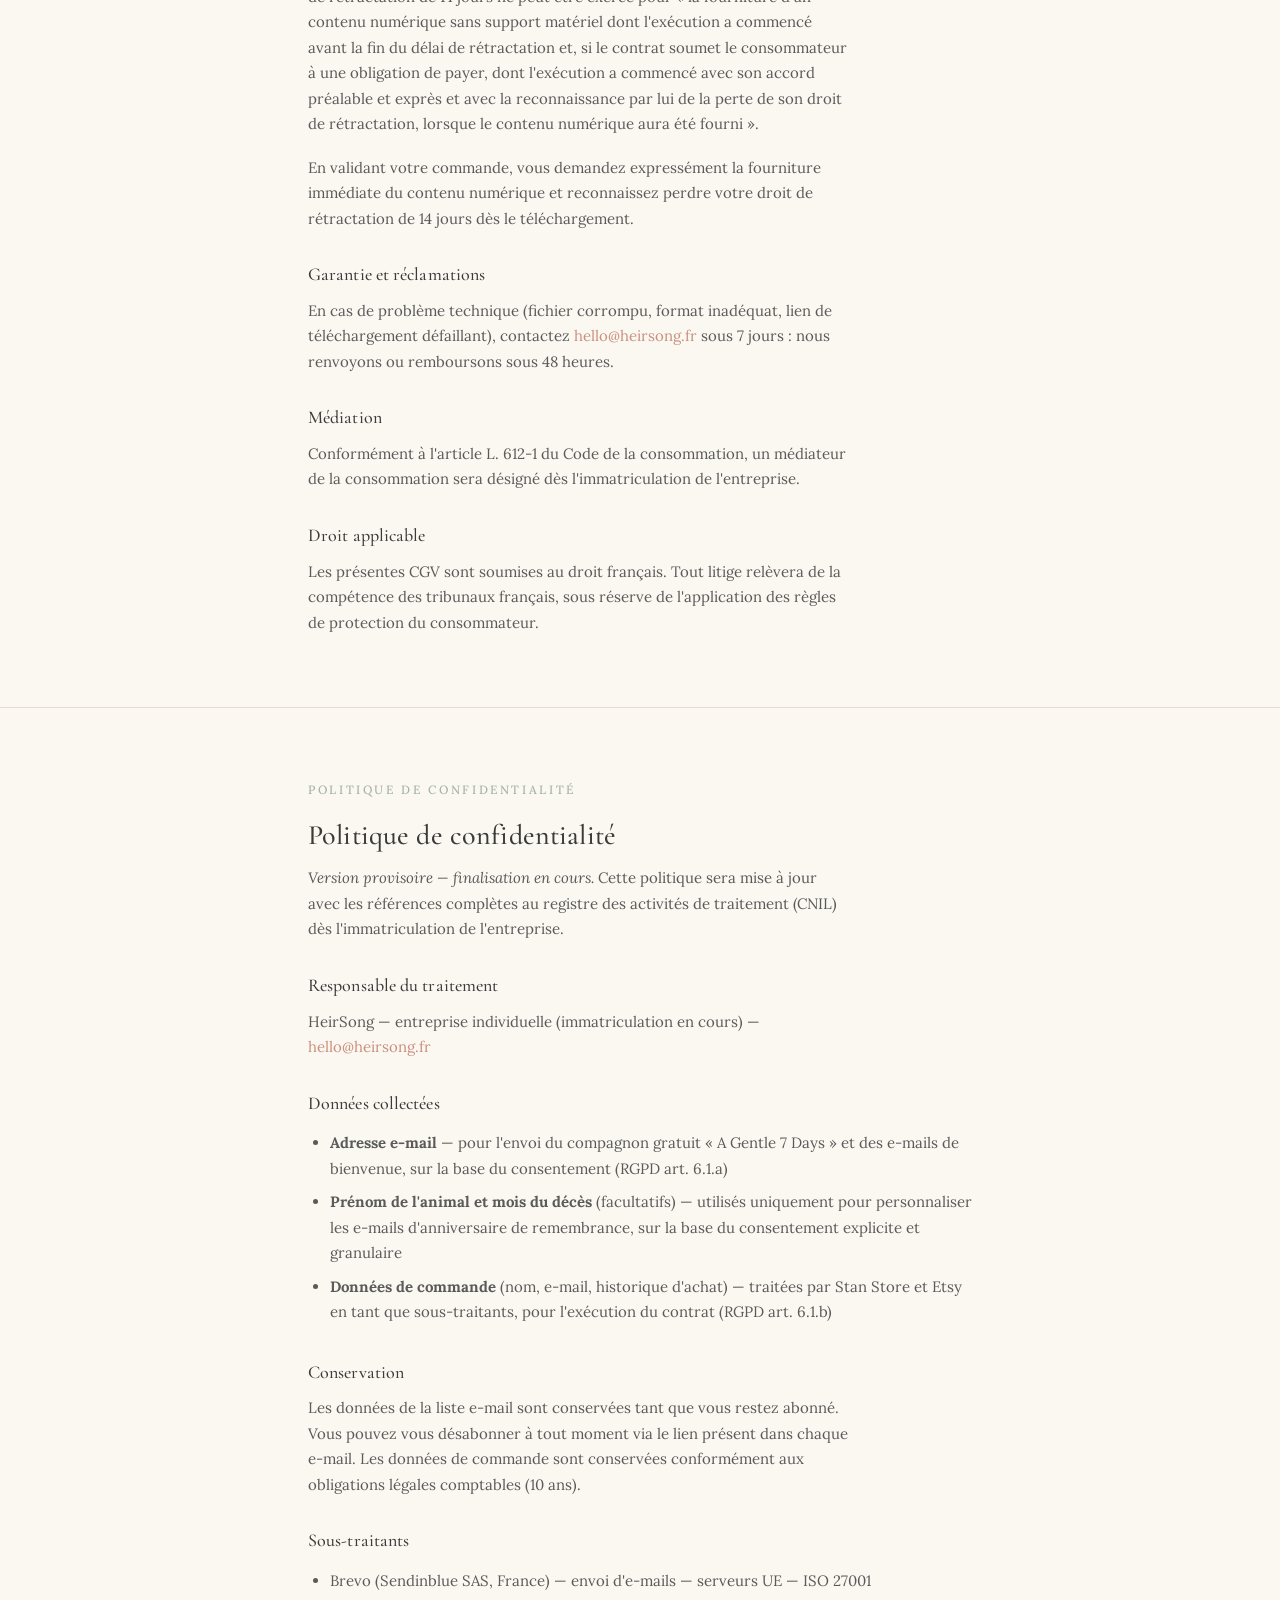
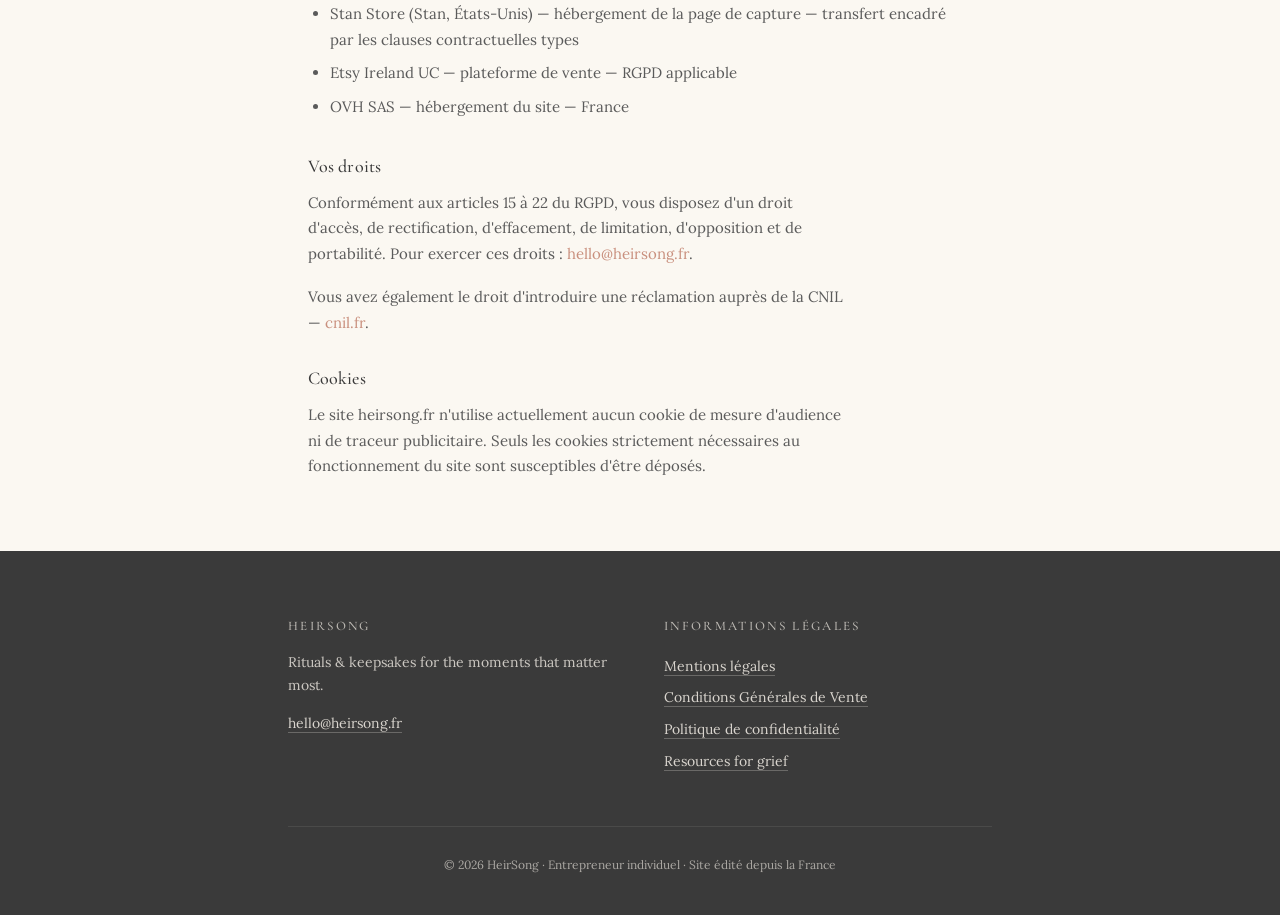
==== commit 55822dce: "Extended botanical scatter, uniform sizing, removed overlap" ====
--- a/index.html
+++ b/index.html
@@ -116,7 +116,7 @@
       .site-nav-links a { font-size: 17px; }
     }
 
-    /* Hero */
+    /* Hero text */
     .hero {
       padding: 88px 0 72px;
       text-align: center;
@@ -138,14 +138,18 @@
       margin: 0 auto;
     }
 
-    /* Hero — botanical decoration layer */
-    .hero-block {
+    /* Extended decoration zone — wraps hero + first content section */
+    .decorated-zone {
       position: relative;
       overflow: hidden;
     }
-    .hero-block .container {
+    .decorated-zone > .container,
+    .decorated-zone > .hero-block {
       position: relative;
       z-index: 1;
+    }
+    .hero-block { /* now a simple inner wrapper */
+      position: relative;
     }
     .botanical-layer {
       position: absolute;
@@ -166,93 +170,37 @@
       -webkit-user-select: none;
     }
 
-    /* Primary scatter (corners + edges) */
-    .botanical--hero {
-      width: 340px;
-      top: -30px;
-      right: -60px;
-      transform: rotate(18deg);
-      opacity: 0.42;
-    }
-    .botanical--mid-left {
-      width: 260px;
-      bottom: -40px;
-      left: -55px;
-      transform: rotate(-28deg);
-      opacity: 0.38;
-    }
-    .botanical--mid-right {
-      width: 210px;
-      bottom: 6%;
-      right: -50px;
-      transform: rotate(28deg);
-      opacity: 0.36;
-    }
-    .botanical--accent {
-      width: 150px;
-      top: 14%;
-      left: -25px;
-      transform: rotate(-15deg);
-      opacity: 0.32;
-    }
-
-    /* Secondary scatter (mid-band fill) */
-    .botanical--upper-left {
-      width: 180px;
-      top: 6%;
-      left: 12%;
-      transform: rotate(-50deg);
-      opacity: 0.22;
-    }
-    .botanical--upper-right {
-      width: 165px;
-      top: 8%;
-      right: 14%;
-      transform: rotate(45deg);
-      opacity: 0.20;
-    }
-    .botanical--lower-left {
-      width: 140px;
-      bottom: 14%;
-      left: 18%;
-      transform: rotate(110deg);
-      opacity: 0.18;
-    }
-    .botanical--lower-right {
-      width: 195px;
-      bottom: 30%;
-      right: 8%;
-      transform: rotate(-65deg);
-      opacity: 0.24;
-    }
+    /* 10 sprigs, uniform 160-200px size range, in outer side margins */
+    /* Left side — top to bottom */
+    .b-l1 { top: 2%;  left: 1%;  width: 185px; transform: rotate(-18deg); opacity: 0.30; }
+    .b-l2 { top: 17%; left: 6%;  width: 160px; transform: rotate(-55deg); opacity: 0.24; }
+    .b-l3 { top: 33%; left: 1%;  width: 195px; transform: rotate(28deg);  opacity: 0.30; }
+    .b-l4 { top: 55%; left: 4%;  width: 170px; transform: rotate(-42deg); opacity: 0.26; }
+    .b-l5 { top: 78%; left: 2%;  width: 175px; transform: rotate(85deg);  opacity: 0.26; }
+
+    /* Right side — top to bottom (offset y-positions from left so no symmetry) */
+    .b-r1 { top: 6%;  right: 1%; width: 200px; transform: rotate(20deg);  opacity: 0.32; }
+    .b-r2 { top: 24%; right: 6%; width: 165px; transform: rotate(50deg);  opacity: 0.24; }
+    .b-r3 { top: 44%; right: 1%; width: 180px; transform: rotate(-28deg); opacity: 0.28; }
+    .b-r4 { top: 64%; right: 5%; width: 160px; transform: rotate(65deg);  opacity: 0.22; }
+    .b-r5 { top: 84%; right: 2%; width: 175px; transform: rotate(-15deg); opacity: 0.28; }
 
     @media (max-width: 900px) {
-      .botanical--hero    { width: 230px; right: -35px; }
-      .botanical--mid-left  { width: 185px; left: -28px; }
-      .botanical--mid-right { width: 155px; right: -30px; }
-      .botanical--accent  { width: 115px; left: -12px; }
-      .botanical--upper-left { width: 125px; left: 6%; }
-      .botanical--upper-right { width: 115px; right: 8%; }
-      .botanical--lower-left { width: 95px; left: 12%; }
-      .botanical--lower-right { width: 135px; right: 4%; }
+      .b-l1, .b-l3, .b-l5 { width: 140px; }
+      .b-l2, .b-l4 { width: 115px; }
+      .b-r1, .b-r3, .b-r5 { width: 145px; }
+      .b-r2, .b-r4 { width: 120px; }
     }
 
     @media (max-width: 600px) {
-      .botanical--hero    { width: 160px; top: -15px; right: -30px; opacity: 0.36; }
-      .botanical--mid-left  { width: 130px; left: -20px; bottom: -20px; opacity: 0.32; }
-      .botanical--mid-right { display: none; }
-      .botanical--accent  { display: none; }
-      .botanical--upper-left { display: none; }
-      .botanical--upper-right { display: none; }
-      .botanical--lower-left { display: none; }
-      .botanical--lower-right { display: none; }
+      .b-l2, .b-l3, .b-l4, .b-l5 { display: none; }
+      .b-r2, .b-r3, .b-r4, .b-r5 { display: none; }
+      .b-l1 { width: 130px; left: -10px; top: 1%; opacity: 0.30; }
+      .b-r1 { width: 145px; right: -15px; top: 4%; opacity: 0.32; }
     }
 
     @media (prefers-reduced-motion: reduce) {
-      .botanical-layer {
-        animation: none;
-        opacity: 1;
-      }
+      .botanical-layer { animation: none; opacity: 1; }
     }
 
     /* Sections */
@@ -487,58 +435,63 @@
   </nav>
 
   <main>
-    <div class="hero-block">
+    <div class="decorated-zone">
       <div class="botanical-layer" aria-hidden="true">
-        <!-- Primary scatter -->
-        <img class="botanical botanical--hero" src="img/botanical/botanical-hero.png" alt="" loading="eager" decoding="async" />
-        <img class="botanical botanical--mid-left" src="img/botanical/botanical-mid-left.png" alt="" loading="eager" decoding="async" />
-        <img class="botanical botanical--mid-right" src="img/botanical/botanical-mid-right.png" alt="" loading="eager" decoding="async" />
-        <img class="botanical botanical--accent" src="img/botanical/botanical-accent.png" alt="" loading="eager" decoding="async" />
-        <!-- Secondary scatter (reused sprigs at additional positions) -->
-        <img class="botanical botanical--upper-left" src="img/botanical/botanical-mid-left.png" alt="" loading="lazy" decoding="async" />
-        <img class="botanical botanical--upper-right" src="img/botanical/botanical-accent.png" alt="" loading="lazy" decoding="async" />
-        <img class="botanical botanical--lower-left" src="img/botanical/botanical-mid-right.png" alt="" loading="lazy" decoding="async" />
-        <img class="botanical botanical--lower-right" src="img/botanical/botanical-hero.png" alt="" loading="lazy" decoding="async" />
+        <!-- Left column -->
+        <img class="botanical b-l1" src="img/botanical/botanical-hero.png"      alt="" loading="eager" decoding="async" />
+        <img class="botanical b-l2" src="img/botanical/botanical-accent.png"    alt="" loading="eager" decoding="async" />
+        <img class="botanical b-l3" src="img/botanical/botanical-mid-right.png" alt="" loading="lazy"  decoding="async" />
+        <img class="botanical b-l4" src="img/botanical/botanical-mid-left.png"  alt="" loading="lazy"  decoding="async" />
+        <img class="botanical b-l5" src="img/botanical/botanical-hero.png"      alt="" loading="lazy"  decoding="async" />
+        <!-- Right column -->
+        <img class="botanical b-r1" src="img/botanical/botanical-mid-left.png"  alt="" loading="eager" decoding="async" />
+        <img class="botanical b-r2" src="img/botanical/botanical-accent.png"    alt="" loading="eager" decoding="async" />
+        <img class="botanical b-r3" src="img/botanical/botanical-mid-right.png" alt="" loading="lazy"  decoding="async" />
+        <img class="botanical b-r4" src="img/botanical/botanical-hero.png"      alt="" loading="lazy"  decoding="async" />
+        <img class="botanical b-r5" src="img/botanical/botanical-mid-left.png"  alt="" loading="lazy"  decoding="async" />
       </div>
+
+      <div class="hero-block">
+        <div class="container">
+          <section class="hero">
+            <h1>The companions we don't get to keep deserve a soft place to set down the love.</h1>
+            <p class="tagline">Rituals &amp; keepsakes for the moments that matter most.</p>
+          </section>
+        </div>
+      </div>
+
       <div class="container">
-        <section class="hero">
-          <h1>The companions we don't get to keep deserve a soft place to set down the love.</h1>
-          <p class="tagline">Rituals &amp; keepsakes for the moments that matter most.</p>
+        <section id="what-we-make">
+          <div class="eyebrow">What we make</div>
+          <h2>Quiet, dignified digital keepsakes for pet loss</h2>
+          <p>HeirSong is an independent studio creating soft, trauma-informed templates and rituals for grieving pet parents. Everything is delivered as instant digital downloads — used the moment you need them, kept as long as you need them.</p>
+
+          <ul class="offerings">
+            <li>
+              <h3>Eulogy &amp; ceremony templates</h3>
+              <p>Fillable speech templates and at-home memorial service scripts — for the day someone asks you to speak, and the small ceremony you want to hold.</p>
+            </li>
+            <li>
+              <h3>Pet grief journals</h3>
+              <p>Trauma-informed daily prompts grounded in the work of the Association for Pet Loss and Bereavement. For the twenty-eight days no one tells you about.</p>
+            </li>
+            <li>
+              <h3>Anniversary &amp; remembrance kits</h3>
+              <p>One-month, six-month, one-year rituals. The first holiday without them. The birthday that would have been.</p>
+            </li>
+            <li>
+              <h3>Custom watercolor portraits</h3>
+              <p>Hand-styled keepsake portraits and tribute letters — the way you'll always picture them, made still. <em>Available later in 2026.</em></p>
+            </li>
+          </ul>
+
+          <div class="cta-block">
+            <h3>Begin with something free</h3>
+            <p>A Gentle 7 Days — a soft, printable companion for the first week of grief. No payment. No pressure.</p>
+            <a class="button" href="https://stan.store/heirsong" target="_blank" rel="noopener">Open the free companion</a>
+          </div>
         </section>
       </div>
-    </div>
-
-    <div class="container">
-      <section id="what-we-make">
-        <div class="eyebrow">What we make</div>
-        <h2>Quiet, dignified digital keepsakes for pet loss</h2>
-        <p>HeirSong is an independent studio creating soft, trauma-informed templates and rituals for grieving pet parents. Everything is delivered as instant digital downloads — used the moment you need them, kept as long as you need them.</p>
-
-        <ul class="offerings">
-          <li>
-            <h3>Eulogy &amp; ceremony templates</h3>
-            <p>Fillable speech templates and at-home memorial service scripts — for the day someone asks you to speak, and the small ceremony you want to hold.</p>
-          </li>
-          <li>
-            <h3>Pet grief journals</h3>
-            <p>Trauma-informed daily prompts grounded in the work of the Association for Pet Loss and Bereavement. For the twenty-eight days no one tells you about.</p>
-          </li>
-          <li>
-            <h3>Anniversary &amp; remembrance kits</h3>
-            <p>One-month, six-month, one-year rituals. The first holiday without them. The birthday that would have been.</p>
-          </li>
-          <li>
-            <h3>Custom watercolor portraits</h3>
-            <p>Hand-styled keepsake portraits and tribute letters — the way you'll always picture them, made still. <em>Available later in 2026.</em></p>
-          </li>
-        </ul>
-
-        <div class="cta-block">
-          <h3>Begin with something free</h3>
-          <p>A Gentle 7 Days — a soft, printable companion for the first week of grief. No payment. No pressure.</p>
-          <a class="button" href="https://stan.store/heirsong" target="_blank" rel="noopener">Open the free companion</a>
-        </div>
-      </section>
     </div>
   </main>
 
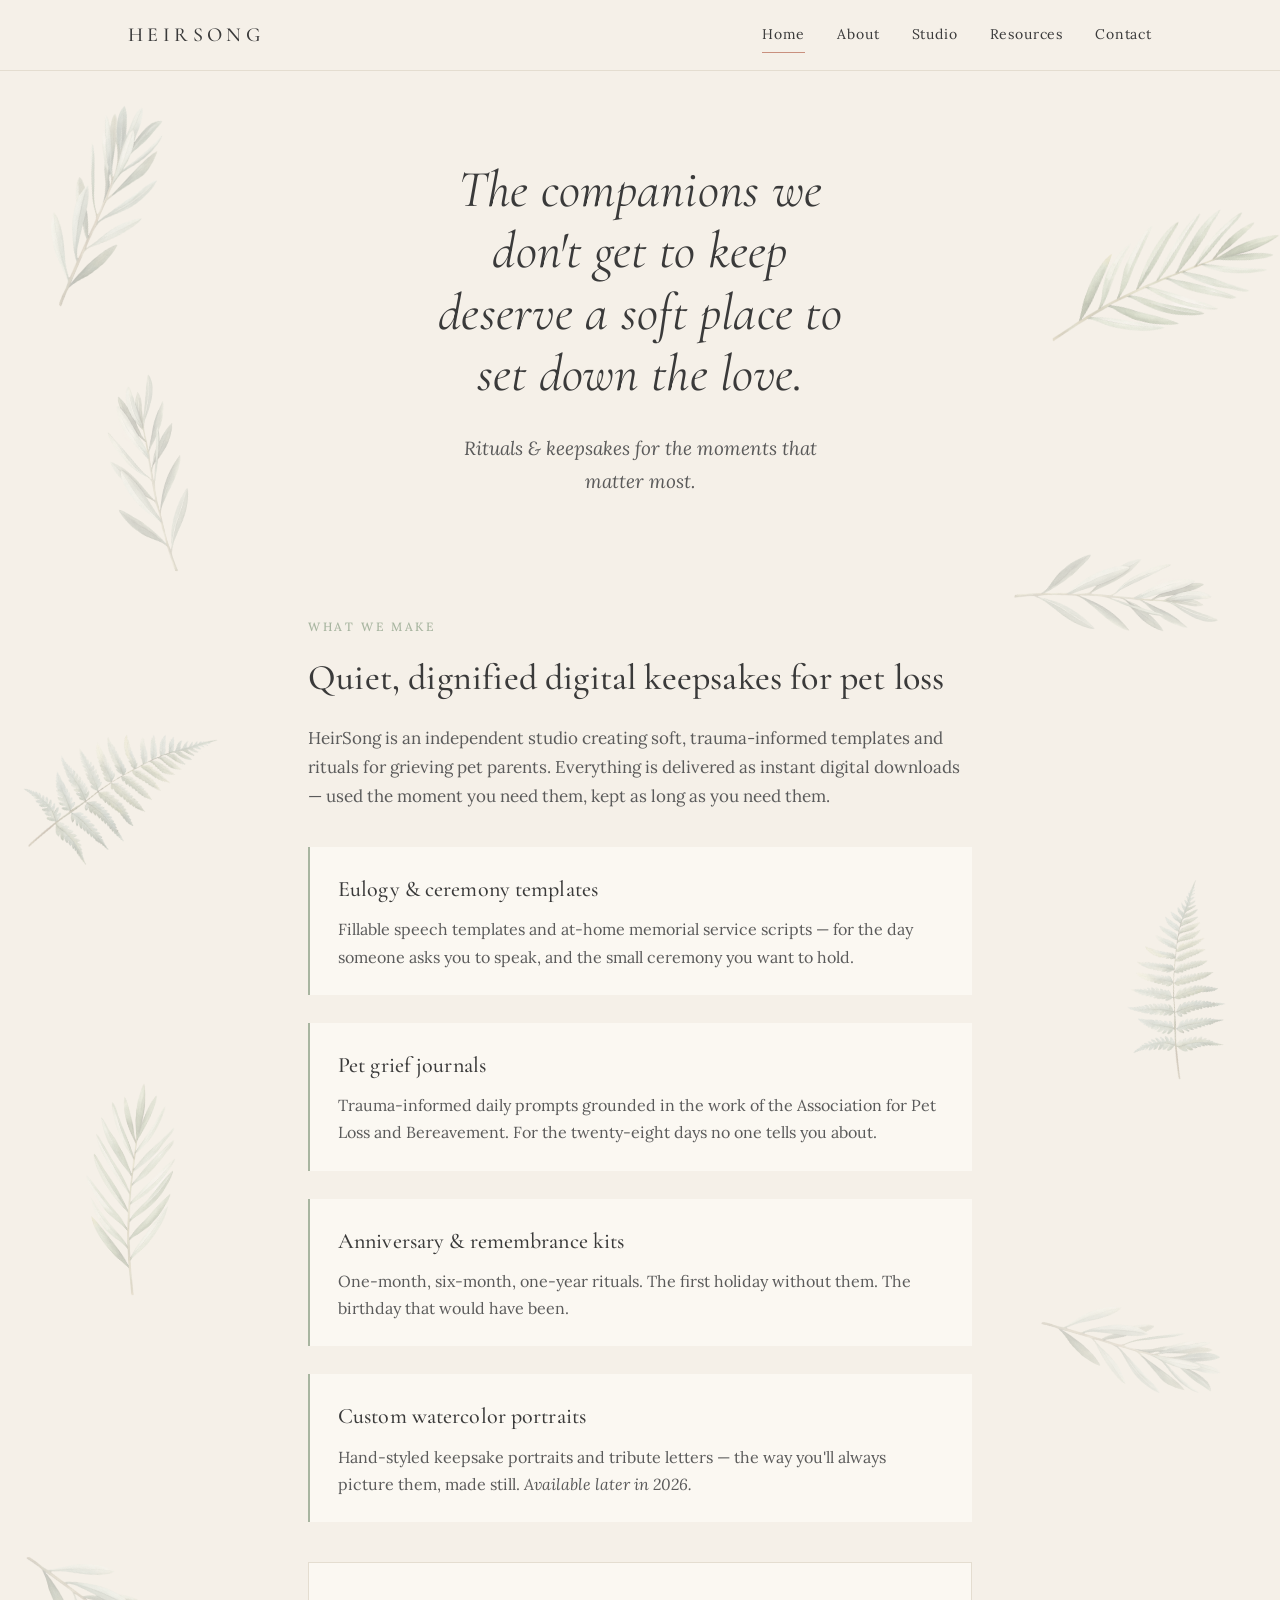
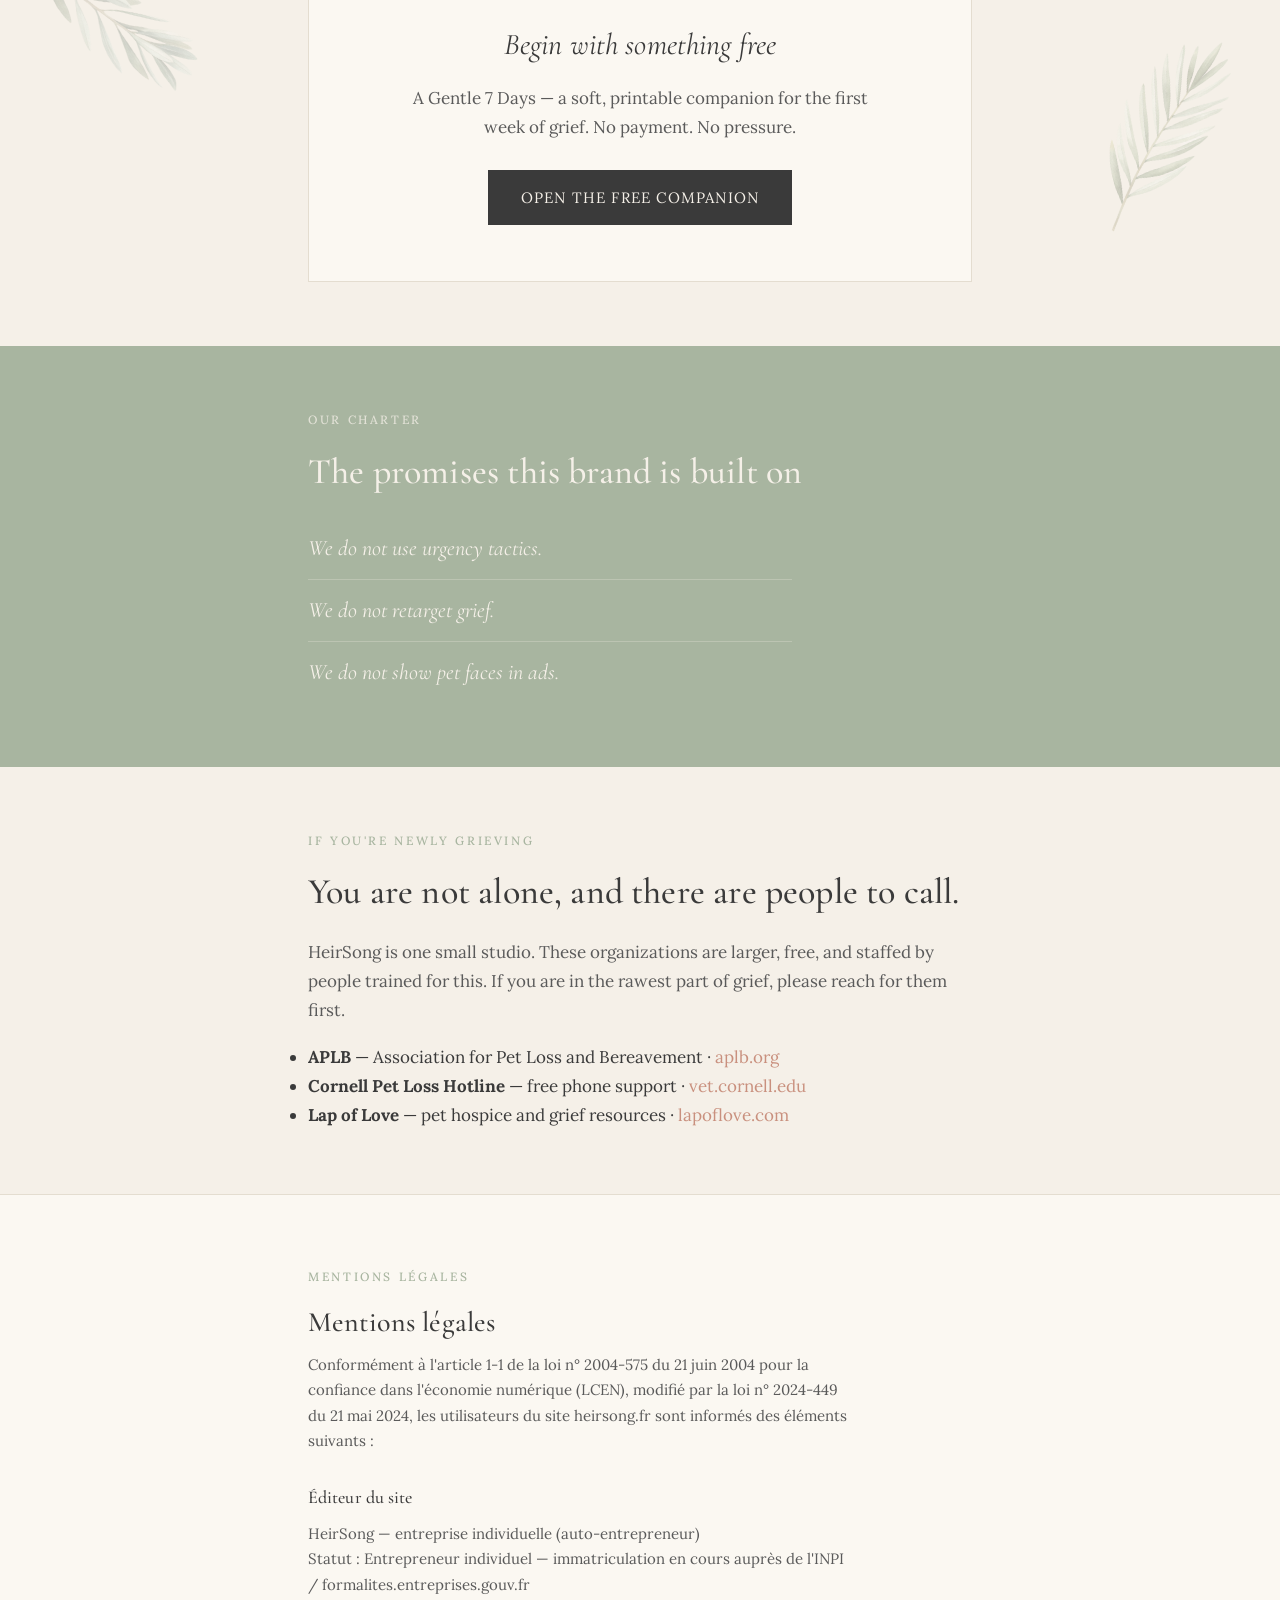
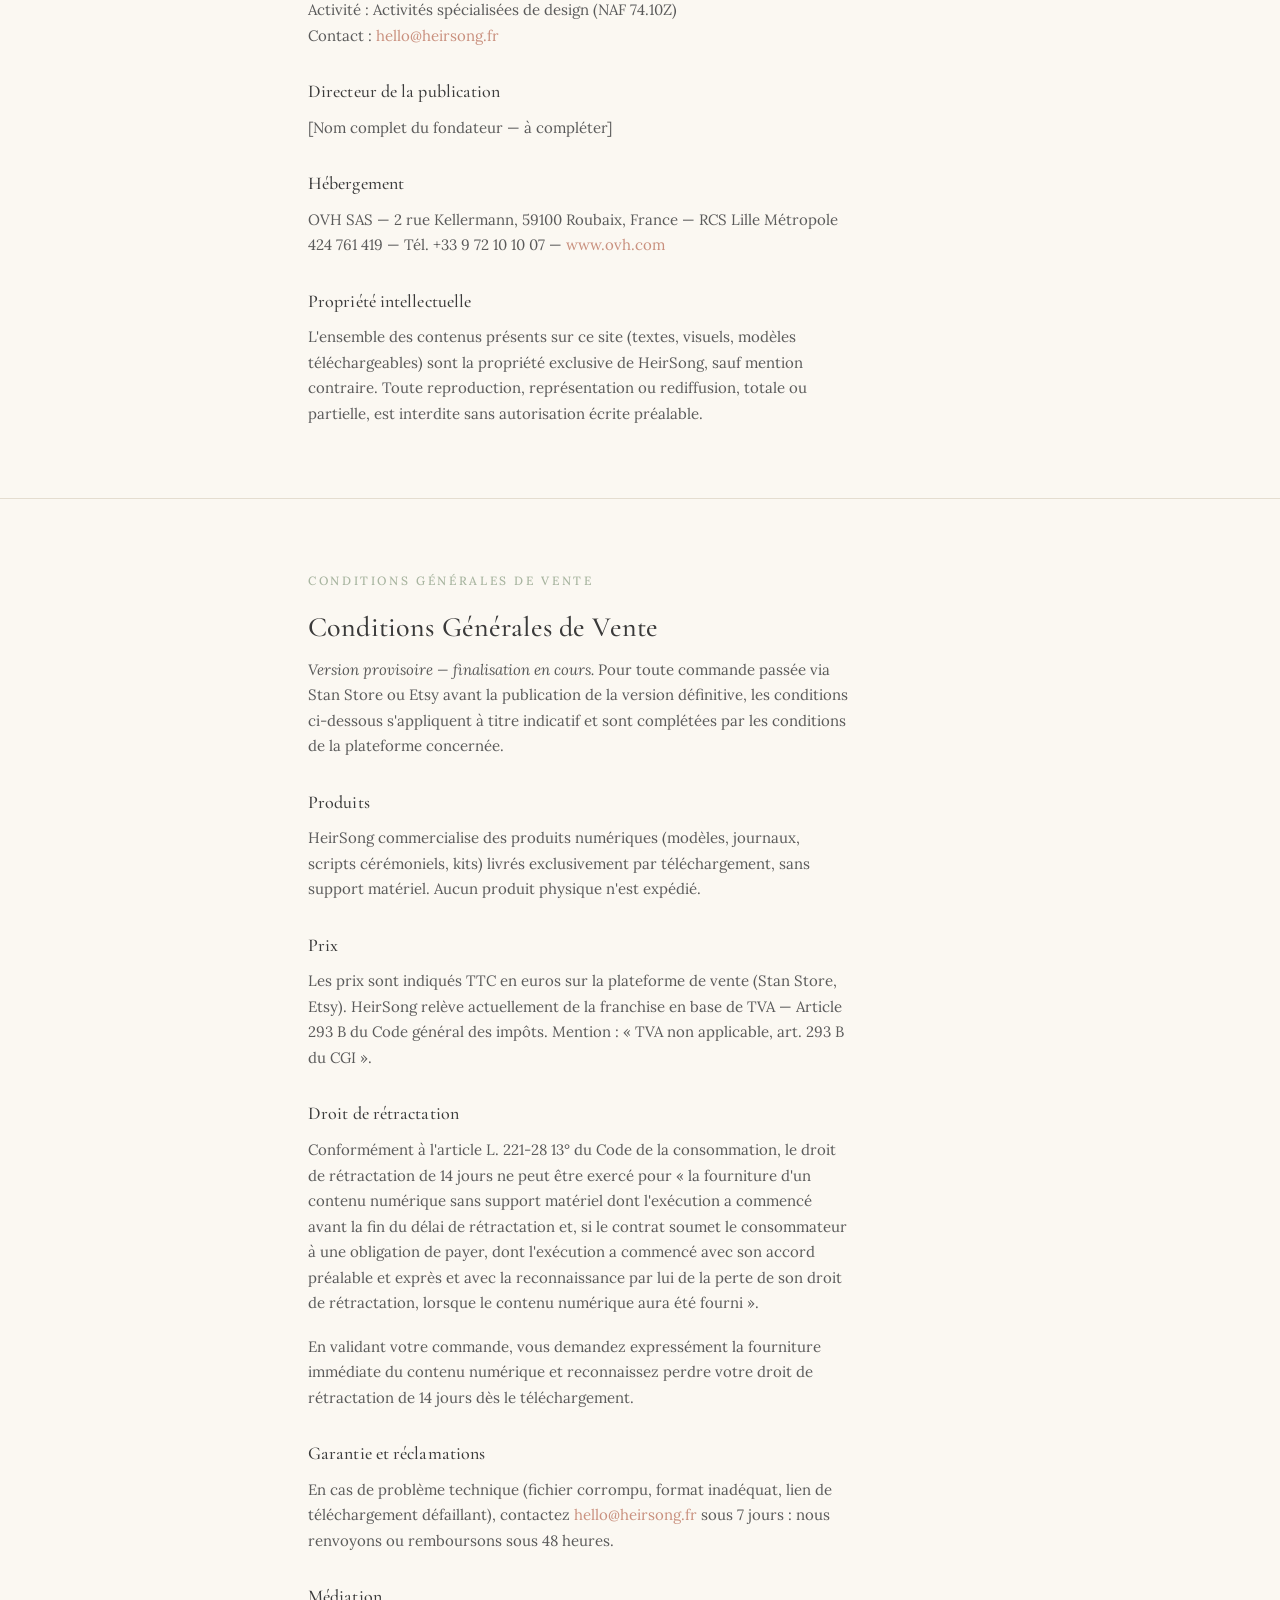
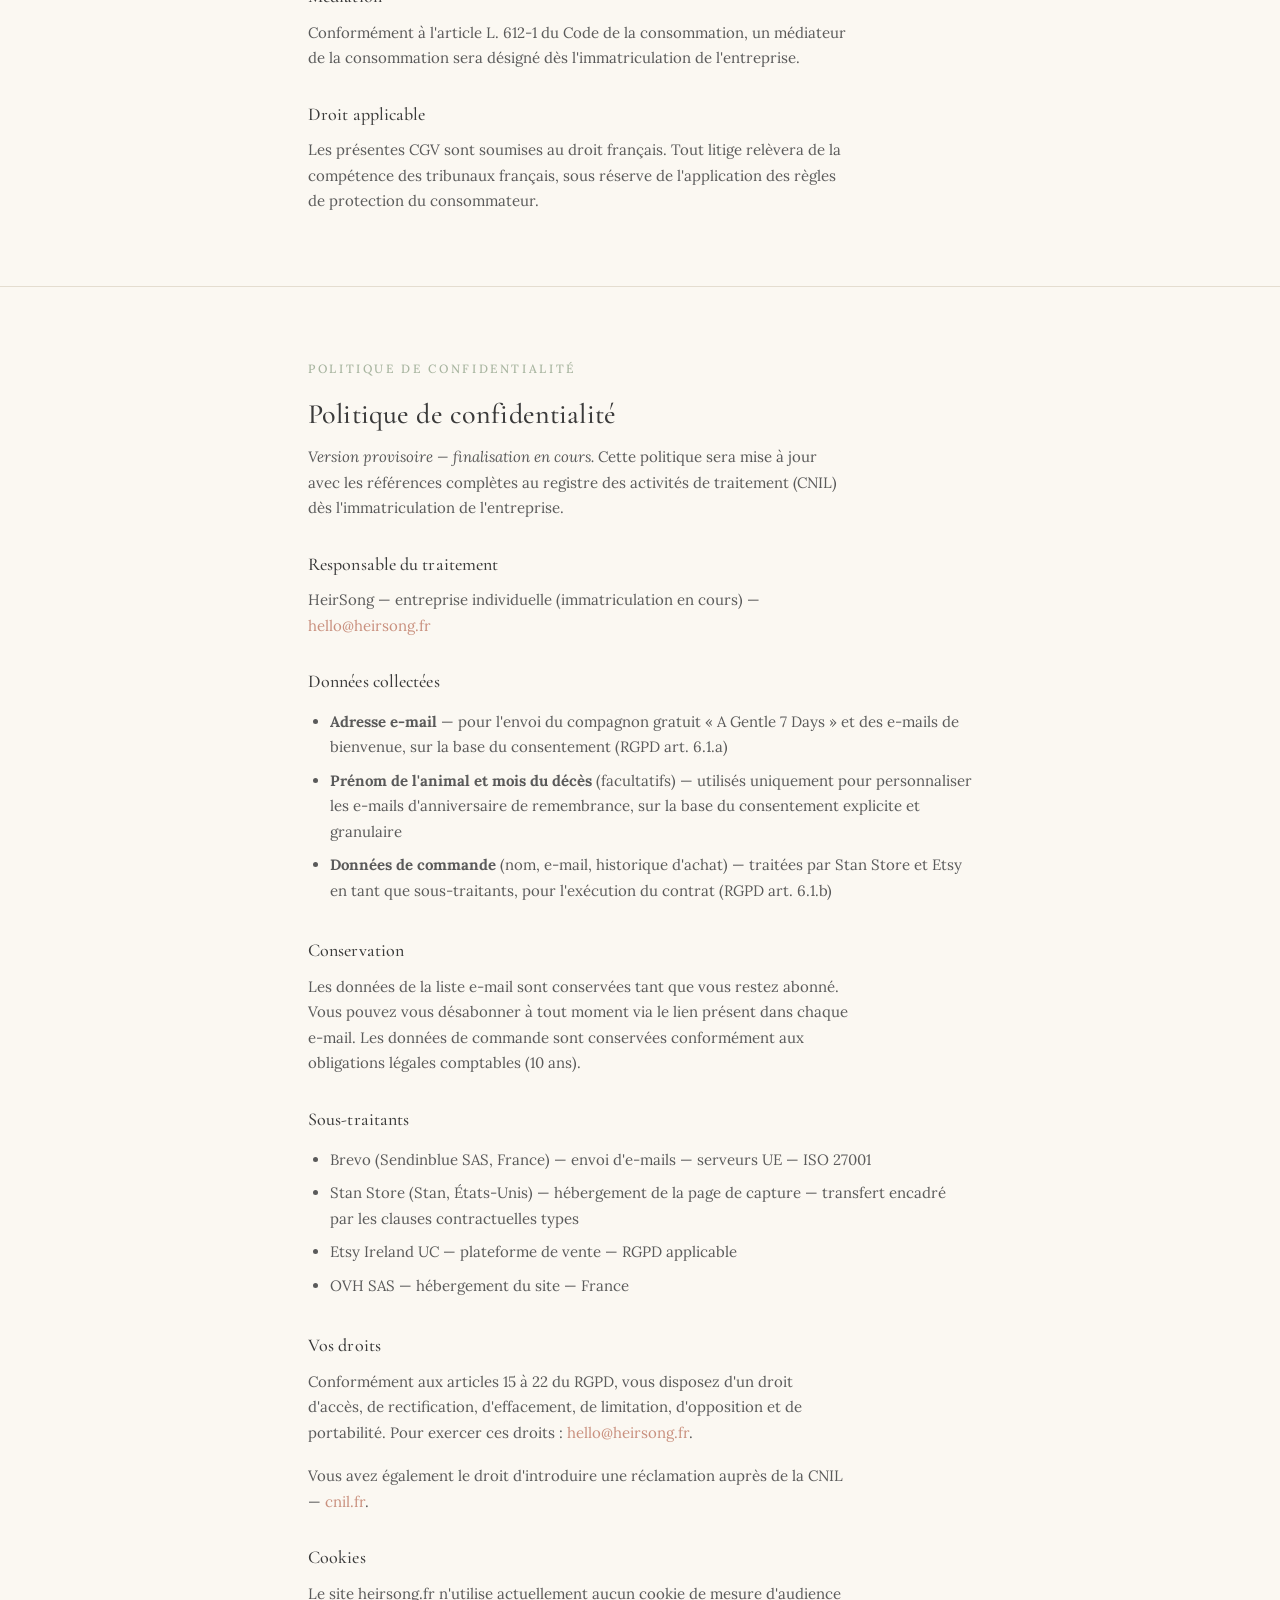
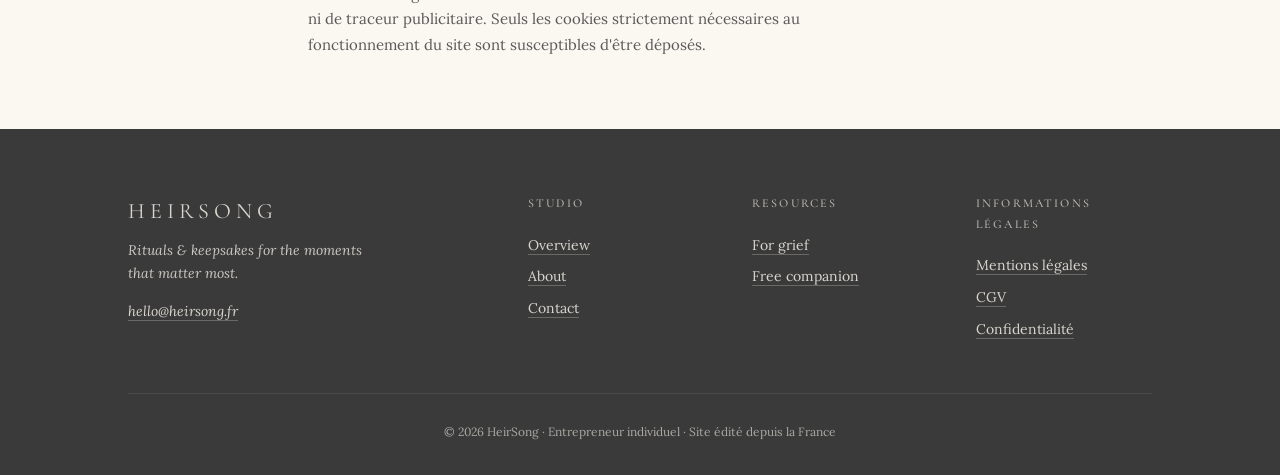
==== commit 570acc64: "Standardize nav and footer across index and contact" ====
--- a/index.html
+++ b/index.html
@@ -19,137 +19,17 @@
   <link rel="stylesheet" href="styles.css" />
 
   <style>
-    :root {
-      --sage: #A8B5A0;
-      --terracotta: #C9907E;
-      --cream: #F5F0E8;
-      --cream-soft: #FBF8F2;
-      --charcoal: #3A3A3A;
-      --charcoal-soft: #5A5A5A;
-      --rule: #E4DDD0;
-    }
-
-    * { box-sizing: border-box; margin: 0; padding: 0; }
-
-    html { scroll-behavior: smooth; }
-
-    body {
-      font-family: 'Lora', Georgia, serif;
-      font-weight: 400;
-      font-size: 17px;
-      line-height: 1.7;
-      color: var(--charcoal);
-      background: var(--cream);
-      -webkit-font-smoothing: antialiased;
-      -moz-osx-font-smoothing: grayscale;
-    }
-
-    h1, h2, h3, h4 {
-      font-family: 'Cormorant Garamond', 'Garamond', serif;
-      font-weight: 500;
-      letter-spacing: 0.005em;
-      color: var(--charcoal);
-    }
-
-    a {
-      color: var(--terracotta);
-      text-decoration: none;
-      border-bottom: 1px solid transparent;
-      transition: border-color 200ms ease, color 200ms ease;
-    }
-    a:hover { border-color: var(--terracotta); }
-
-    .container {
-      max-width: 720px;
-      margin: 0 auto;
-      padding: 0 28px;
-    }
-
-    /* Top navigation */
-    .site-nav {
-      padding: 28px 0;
-      border-bottom: 1px solid var(--rule);
-      background: var(--cream);
-      position: relative;
-      z-index: 10;
-    }
-    .site-nav-inner {
-      max-width: 1200px;
-      margin: 0 auto;
-      padding: 0 40px;
-      display: flex;
-      align-items: center;
-      justify-content: space-between;
-      gap: 32px;
-    }
-    .site-nav .wordmark {
-      font-family: 'Cormorant Garamond', serif;
-      font-weight: 500;
-      font-size: 22px;
-      letter-spacing: 0.18em;
-      text-transform: uppercase;
-      color: var(--charcoal);
-      border-bottom: none;
-    }
-    .site-nav .wordmark:hover { border-bottom: none; }
-    .site-nav-links {
-      list-style: none;
-      display: flex;
-      gap: 40px;
-      align-items: center;
-    }
-    .site-nav-links a {
-      font-family: 'Cormorant Garamond', serif;
-      font-size: 20px;
-      color: var(--charcoal);
-      letter-spacing: 0.01em;
-      padding-bottom: 4px;
-      border-bottom: 1px solid transparent;
-    }
-    .site-nav-links a:hover,
-    .site-nav-links a.is-current {
-      border-bottom-color: var(--terracotta);
-    }
-    @media (max-width: 720px) {
-      .site-nav-inner { flex-direction: column; gap: 16px; padding: 0 20px; }
-      .site-nav-links { gap: 22px; flex-wrap: wrap; justify-content: center; }
-      .site-nav-links a { font-size: 17px; }
-    }
-
-    /* Hero text */
-    .hero {
-      padding: 88px 0 72px;
-      text-align: center;
-    }
-    .hero h1 {
-      font-size: clamp(34px, 6vw, 52px);
-      line-height: 1.18;
-      font-style: italic;
-      font-weight: 400;
-      max-width: 16ch;
-      margin: 0 auto 28px;
-    }
-    .hero .tagline {
-      font-family: 'Lora', serif;
-      font-style: italic;
-      color: var(--charcoal-soft);
-      font-size: 19px;
-      max-width: 32ch;
-      margin: 0 auto;
-    }
-
-    /* Extended decoration zone — wraps hero + first content section */
+    /* Homepage-only: botanical decoration layer
+       (Everything else inherits from styles.css) */
+
     .decorated-zone {
       position: relative;
       overflow: hidden;
     }
     .decorated-zone > .container,
-    .decorated-zone > .hero-block {
+    .decorated-zone > .hero-wrapper {
       position: relative;
       z-index: 1;
-    }
-    .hero-block { /* now a simple inner wrapper */
-      position: relative;
     }
     .botanical-layer {
       position: absolute;
@@ -171,14 +51,11 @@
     }
 
     /* 10 sprigs, uniform 160-200px size range, in outer side margins */
-    /* Left side — top to bottom */
     .b-l1 { top: 2%;  left: 1%;  width: 185px; transform: rotate(-18deg); opacity: 0.30; }
     .b-l2 { top: 17%; left: 6%;  width: 160px; transform: rotate(-55deg); opacity: 0.24; }
     .b-l3 { top: 33%; left: 1%;  width: 195px; transform: rotate(28deg);  opacity: 0.30; }
     .b-l4 { top: 55%; left: 4%;  width: 170px; transform: rotate(-42deg); opacity: 0.26; }
     .b-l5 { top: 78%; left: 2%;  width: 175px; transform: rotate(85deg);  opacity: 0.26; }
-
-    /* Right side — top to bottom (offset y-positions from left so no symmetry) */
     .b-r1 { top: 6%;  right: 1%; width: 200px; transform: rotate(20deg);  opacity: 0.32; }
     .b-r2 { top: 24%; right: 6%; width: 165px; transform: rotate(50deg);  opacity: 0.24; }
     .b-r3 { top: 44%; right: 1%; width: 180px; transform: rotate(-28deg); opacity: 0.28; }
@@ -191,48 +68,17 @@
       .b-r1, .b-r3, .b-r5 { width: 145px; }
       .b-r2, .b-r4 { width: 120px; }
     }
-
     @media (max-width: 600px) {
       .b-l2, .b-l3, .b-l4, .b-l5 { display: none; }
       .b-r2, .b-r3, .b-r4, .b-r5 { display: none; }
       .b-l1 { width: 130px; left: -10px; top: 1%; opacity: 0.30; }
       .b-r1 { width: 145px; right: -15px; top: 4%; opacity: 0.32; }
     }
-
     @media (prefers-reduced-motion: reduce) {
       .botanical-layer { animation: none; opacity: 1; }
     }
 
-    /* Sections */
-    section {
-      padding: 64px 0;
-      border-top: 1px solid var(--rule);
-    }
-    section:first-of-type { border-top: none; }
-
-    .eyebrow {
-      font-family: 'Lora', serif;
-      font-size: 12px;
-      letter-spacing: 0.22em;
-      text-transform: uppercase;
-      color: var(--sage);
-      margin-bottom: 18px;
-      font-weight: 500;
-    }
-    section h2 {
-      font-size: clamp(28px, 4vw, 36px);
-      font-weight: 500;
-      margin-bottom: 24px;
-      line-height: 1.25;
-    }
-    section p {
-      max-width: 60ch;
-      margin-bottom: 18px;
-      color: var(--charcoal-soft);
-    }
-    section p:last-child { margin-bottom: 0; }
-
-    /* What we make */
+    /* Homepage offerings list (keeps original structure) */
     .offerings {
       list-style: none;
       display: grid;
@@ -254,140 +100,13 @@
       margin: 0;
     }
 
-    /* CTA */
-    .cta-block {
-      background: var(--cream-soft);
-      padding: 48px 32px;
-      text-align: center;
-      margin-top: 40px;
-      border: 1px solid var(--rule);
-    }
-    .cta-block h3 {
-      font-size: 28px;
-      font-style: italic;
-      font-weight: 400;
-      margin-bottom: 14px;
-    }
-    .cta-block p {
-      max-width: 44ch;
-      margin: 0 auto 28px;
-      color: var(--charcoal-soft);
-    }
-    .button {
-      display: inline-block;
-      font-family: 'Lora', serif;
-      font-size: 15px;
-      letter-spacing: 0.08em;
-      text-transform: uppercase;
-      padding: 14px 32px;
-      background: var(--charcoal);
-      color: var(--cream);
-      border: 1px solid var(--charcoal);
-      transition: background 200ms ease, color 200ms ease;
-    }
-    .button:hover {
-      background: var(--cream);
-      color: var(--charcoal);
-      border-bottom-color: var(--charcoal);
-    }
-
-    /* Ethics Charter */
-    .charter {
-      background: var(--sage);
-      color: var(--cream);
-      padding: 64px 0;
-      margin: 0;
-      border: none;
-    }
-    .charter .eyebrow { color: var(--cream); opacity: 0.75; }
-    .charter h2 { color: var(--cream); }
-    .charter ul {
-      list-style: none;
-      max-width: 44ch;
-      margin: 24px 0 0 0;
-    }
-    .charter li {
-      font-family: 'Cormorant Garamond', serif;
-      font-style: italic;
-      font-size: 22px;
-      line-height: 1.5;
-      padding: 14px 0;
-      border-bottom: 1px solid rgba(245, 240, 232, 0.25);
-      color: var(--cream);
-    }
-    .charter li:last-child { border-bottom: none; }
-
-    /* Resources */
-    .resources p { font-size: 16px; }
-    .resources ul {
-      list-style: none;
-      margin-top: 18px;
-    }
-    .resources li {
-      padding: 8px 0;
-      font-size: 16px;
-    }
-
-    /* Footer */
-    footer {
-      background: var(--charcoal);
-      color: var(--cream);
-      padding: 64px 0 40px;
-      font-size: 14px;
-      line-height: 1.7;
-    }
-    footer .container { max-width: 760px; }
-    footer h4 {
-      color: var(--cream);
-      font-size: 13px;
-      letter-spacing: 0.18em;
-      text-transform: uppercase;
-      font-weight: 500;
-      margin-bottom: 14px;
-      opacity: 0.7;
-    }
-    footer .footer-grid {
-      display: grid;
-      grid-template-columns: 1fr 1fr;
-      gap: 48px;
-      margin-bottom: 48px;
-    }
-    @media (max-width: 600px) {
-      footer .footer-grid { grid-template-columns: 1fr; gap: 32px; }
-    }
-    footer p, footer li {
-      color: rgba(245, 240, 232, 0.78);
-      font-size: 14px;
-    }
-    footer ul { list-style: none; }
-    footer li { padding: 4px 0; }
-    footer a {
-      color: var(--cream);
-      opacity: 0.85;
-      border-bottom-color: rgba(245, 240, 232, 0.3);
-    }
-    footer a:hover {
-      opacity: 1;
-      border-bottom-color: var(--cream);
-    }
-    .footer-bottom {
-      padding-top: 28px;
-      border-top: 1px solid rgba(245, 240, 232, 0.15);
-      font-size: 12px;
-      opacity: 0.6;
-      text-align: center;
-    }
-
-    /* Legal sections */
+    /* Legal sections (homepage-only anchors until /legal page exists) */
     .legal {
       background: var(--cream-soft);
       padding: 72px 0;
       border-top: 1px solid var(--rule);
     }
-    .legal h2 {
-      font-size: 28px;
-      margin-bottom: 12px;
-    }
+    .legal h2 { font-size: 28px; margin-bottom: 12px; }
     .legal h3 {
       font-size: 18px;
       font-weight: 500;
@@ -403,47 +122,35 @@
       margin-bottom: 14px;
     }
     .legal li { padding: 4px 0; }
-
-    /* Subtle entrance */
-    @media (prefers-reduced-motion: no-preference) {
-      .hero h1, .hero .tagline {
-        opacity: 0;
-        animation: fadeUp 900ms ease 200ms forwards;
-      }
-      .hero .tagline { animation-delay: 500ms; }
-    }
-    @keyframes fadeUp {
-      from { opacity: 0; transform: translateY(8px); }
-      to   { opacity: 1; transform: translateY(0); }
-    }
   </style>
 </head>
 
 <body>
 
-  <nav class="site-nav" aria-label="Primary">
-    <div class="site-nav-inner">
+  <header class="site-header">
+    <div class="container-wide">
       <a href="/" class="wordmark">HeirSong</a>
-      <ul class="site-nav-links">
-        <li><a href="/" class="is-current">Home</a></li>
-        <li><a href="/about">About</a></li>
-        <li><a href="/studio">Studio</a></li>
-        <li><a href="/resources">Resources</a></li>
-        <li><a href="#contact">Contact</a></li>
-      </ul>
-    </div>
-  </nav>
+      <button class="menu-toggle" aria-label="Toggle menu" aria-expanded="false">
+        <svg width="22" height="22" viewBox="0 0 22 22" fill="none" stroke="currentColor" stroke-width="1.6" stroke-linecap="round"><line x1="3" y1="6" x2="19" y2="6"/><line x1="3" y1="11" x2="19" y2="11"/><line x1="3" y1="16" x2="19" y2="16"/></svg>
+      </button>
+      <nav class="site-nav" aria-label="Primary">
+        <a href="/" class="active">Home</a>
+        <a href="/about">About</a>
+        <a href="/studio">Studio</a>
+        <a href="/resources">Resources</a>
+        <a href="/contact">Contact</a>
+      </nav>
+    </div>
+  </header>
 
   <main>
     <div class="decorated-zone">
       <div class="botanical-layer" aria-hidden="true">
-        <!-- Left column -->
         <img class="botanical b-l1" src="img/botanical/botanical-hero.png"      alt="" loading="eager" decoding="async" />
         <img class="botanical b-l2" src="img/botanical/botanical-accent.png"    alt="" loading="eager" decoding="async" />
         <img class="botanical b-l3" src="img/botanical/botanical-mid-right.png" alt="" loading="lazy"  decoding="async" />
         <img class="botanical b-l4" src="img/botanical/botanical-mid-left.png"  alt="" loading="lazy"  decoding="async" />
         <img class="botanical b-l5" src="img/botanical/botanical-hero.png"      alt="" loading="lazy"  decoding="async" />
-        <!-- Right column -->
         <img class="botanical b-r1" src="img/botanical/botanical-mid-left.png"  alt="" loading="eager" decoding="async" />
         <img class="botanical b-r2" src="img/botanical/botanical-accent.png"    alt="" loading="eager" decoding="async" />
         <img class="botanical b-r3" src="img/botanical/botanical-mid-right.png" alt="" loading="lazy"  decoding="async" />
@@ -451,7 +158,7 @@
         <img class="botanical b-r5" src="img/botanical/botanical-mid-left.png"  alt="" loading="lazy"  decoding="async" />
       </div>
 
-      <div class="hero-block">
+      <div class="hero-wrapper">
         <div class="container">
           <section class="hero">
             <h1>The companions we don't get to keep deserve a soft place to set down the love.</h1>
@@ -518,15 +225,9 @@
         <li><strong>Lap of Love</strong> — pet hospice and grief resources · <a href="https://www.lapoflove.com" target="_blank" rel="noopener">lapoflove.com</a></li>
       </ul>
     </section>
-
-    <section id="contact">
-      <div class="eyebrow">Contact</div>
-      <h2>We're here, quietly.</h2>
-      <p>For questions about a download, a custom request, or anything else — <a href="mailto:hello@heirsong.fr">hello@heirsong.fr</a>. We answer within two working days, often sooner.</p>
-    </section>
   </div>
 
-  <!-- Legal scaffolding (in-page anchors; will move to separate pages) -->
+  <!-- Legal scaffolding (in-page anchors; will move to separate /legal page) -->
   <section class="legal" id="mentions-legales">
     <div class="container">
       <div class="eyebrow">Mentions légales</div>
@@ -613,21 +314,35 @@
     </div>
   </section>
 
-  <footer>
-    <div class="container">
+  <footer class="site-footer">
+    <div class="container-wide">
       <div class="footer-grid">
-        <div>
-          <h4>HeirSong</h4>
+        <div class="footer-brand">
+          <a href="/" class="wordmark">HeirSong</a>
           <p>Rituals &amp; keepsakes for the moments that matter most.</p>
           <p style="margin-top: 14px;"><a href="mailto:hello@heirsong.fr">hello@heirsong.fr</a></p>
+        </div>
+        <div>
+          <h4>Studio</h4>
+          <ul>
+            <li><a href="/studio">Overview</a></li>
+            <li><a href="/about">About</a></li>
+            <li><a href="/contact">Contact</a></li>
+          </ul>
+        </div>
+        <div>
+          <h4>Resources</h4>
+          <ul>
+            <li><a href="/resources">For grief</a></li>
+            <li><a href="https://stan.store/heirsong" target="_blank" rel="noopener">Free companion</a></li>
+          </ul>
         </div>
         <div>
           <h4>Informations légales</h4>
           <ul>
             <li><a href="#mentions-legales">Mentions légales</a></li>
-            <li><a href="#cgv">Conditions Générales de Vente</a></li>
-            <li><a href="#confidentialite">Politique de confidentialité</a></li>
-            <li><a href="#resources">Resources for grief</a></li>
+            <li><a href="#cgv">CGV</a></li>
+            <li><a href="#confidentialite">Confidentialité</a></li>
           </ul>
         </div>
       </div>
@@ -637,5 +352,18 @@
     </div>
   </footer>
 
+  <script>
+    // Mobile menu toggle (matches styles.css .menu-toggle / .site-nav.open)
+    (function() {
+      var btn = document.querySelector('.menu-toggle');
+      var nav = document.querySelector('.site-nav');
+      if (!btn || !nav) return;
+      btn.addEventListener('click', function() {
+        var open = nav.classList.toggle('open');
+        btn.setAttribute('aria-expanded', open ? 'true' : 'false');
+      });
+    })();
+  </script>
+
 </body>
 </html>
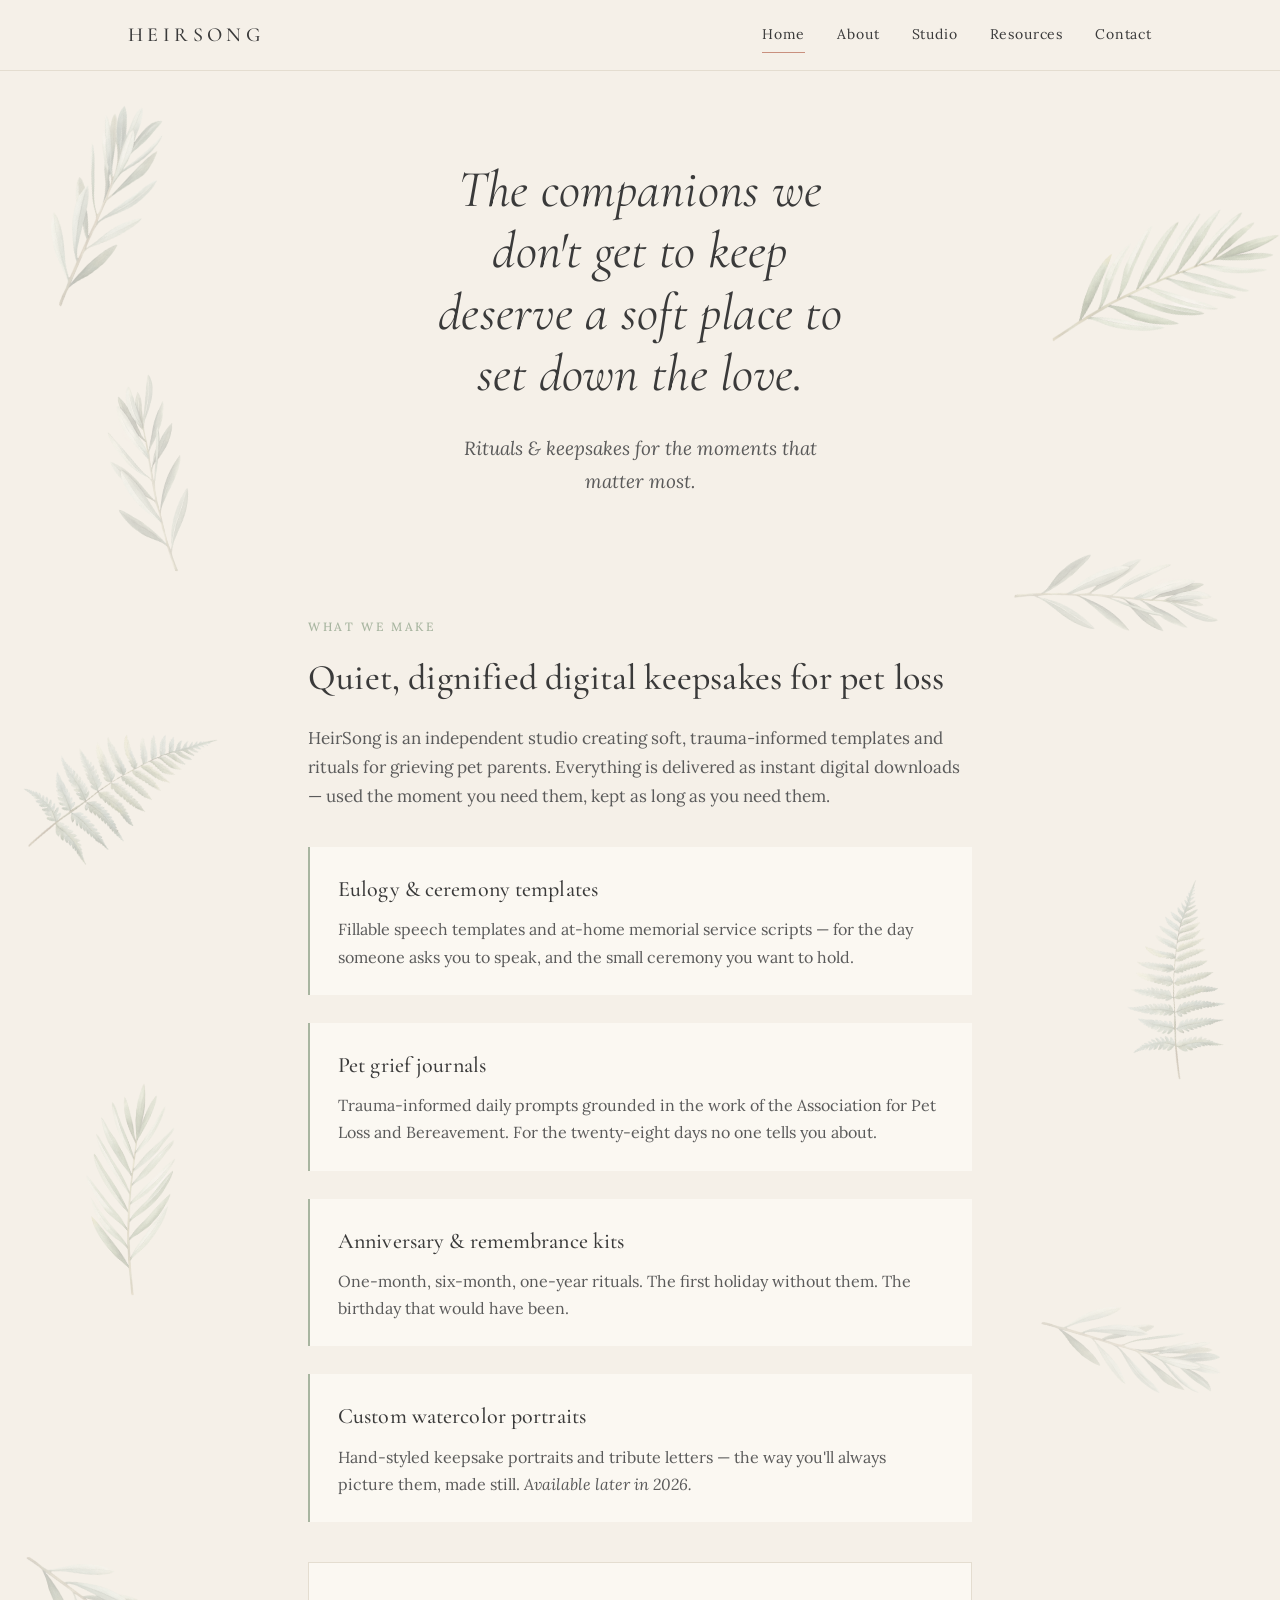
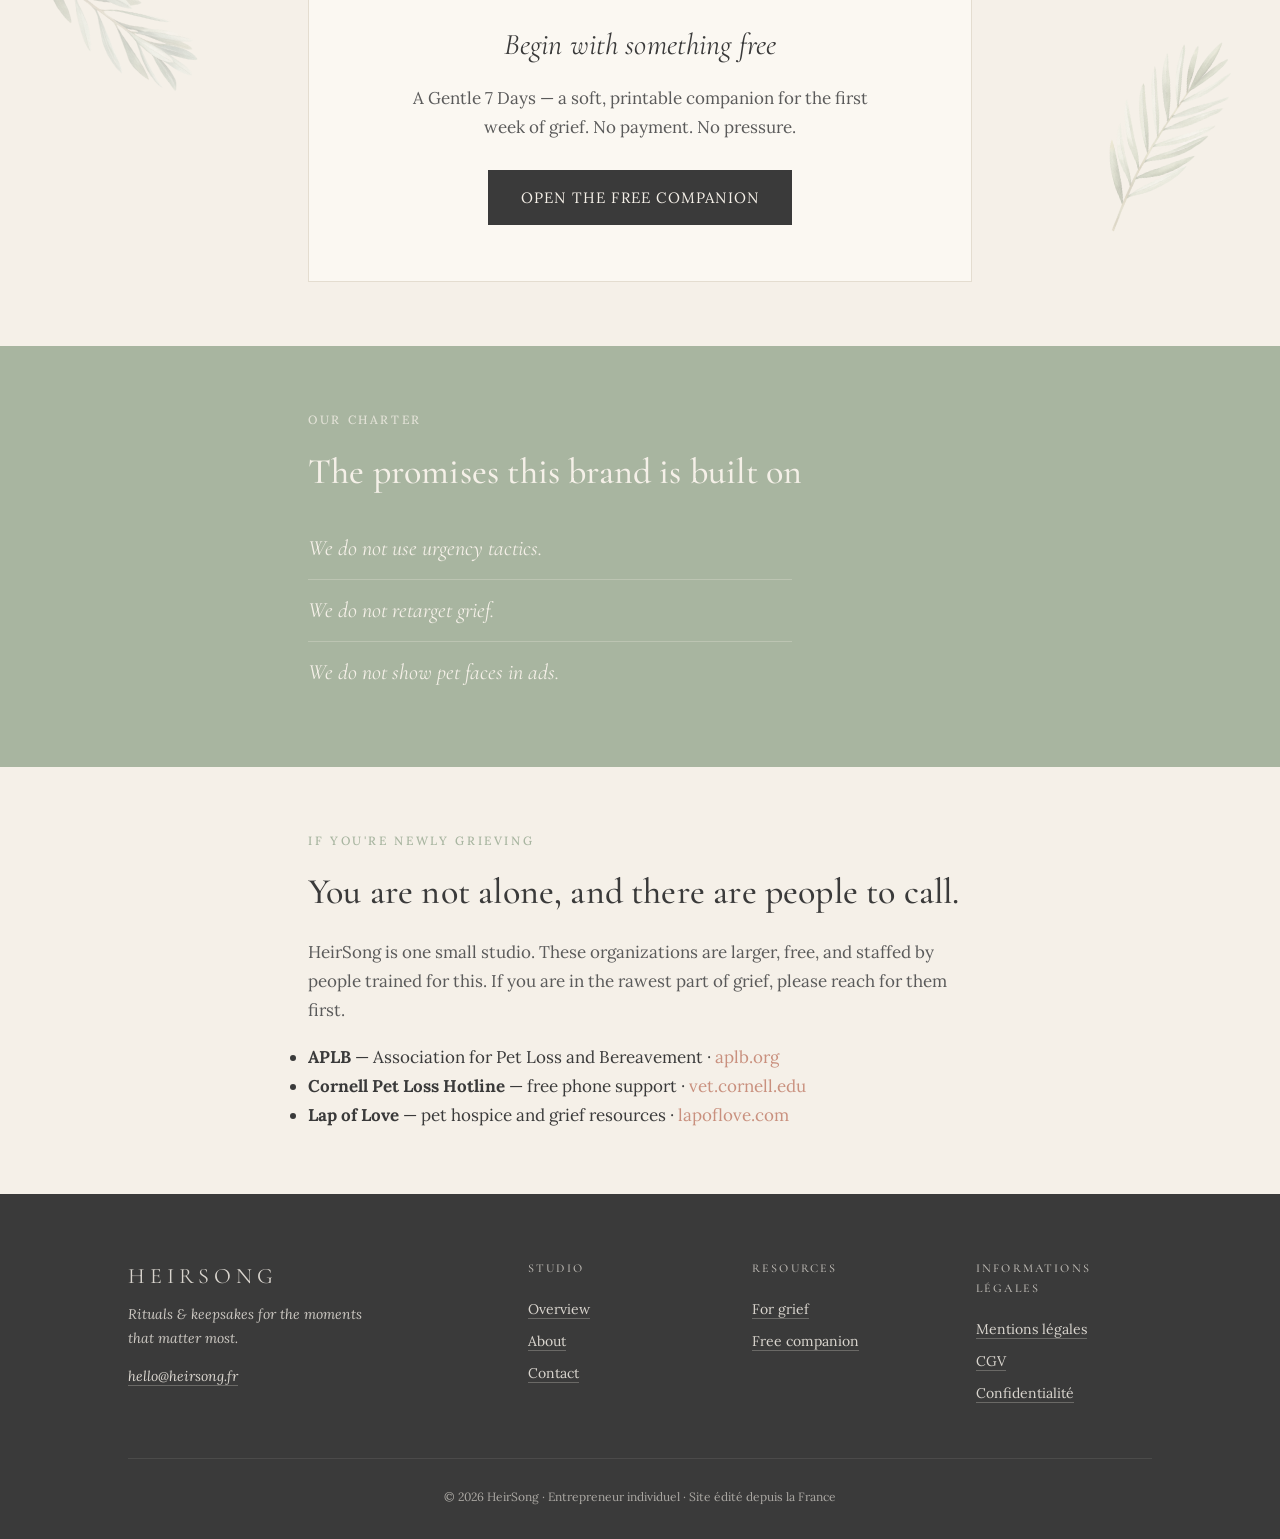
==== commit 829508fb: "Update index.html" ====
--- a/index.html
+++ b/index.html
@@ -99,29 +99,6 @@
       font-size: 16px;
       margin: 0;
     }
-
-    /* Legal sections (homepage-only anchors until /legal page exists) */
-    .legal {
-      background: var(--cream-soft);
-      padding: 72px 0;
-      border-top: 1px solid var(--rule);
-    }
-    .legal h2 { font-size: 28px; margin-bottom: 12px; }
-    .legal h3 {
-      font-size: 18px;
-      font-weight: 500;
-      margin-top: 28px;
-      margin-bottom: 8px;
-    }
-    .legal p, .legal li {
-      font-size: 15px;
-      color: var(--charcoal-soft);
-    }
-    .legal ul {
-      margin-left: 22px;
-      margin-bottom: 14px;
-    }
-    .legal li { padding: 4px 0; }
   </style>
 </head>
 
@@ -227,93 +204,6 @@
     </section>
   </div>
 
-  <!-- Legal scaffolding (in-page anchors; will move to separate /legal page) -->
-  <section class="legal" id="mentions-legales">
-    <div class="container">
-      <div class="eyebrow">Mentions légales</div>
-      <h2>Mentions légales</h2>
-      <p>Conformément à l'article 1-1 de la loi n° 2004-575 du 21 juin 2004 pour la confiance dans l'économie numérique (LCEN), modifié par la loi n° 2024-449 du 21 mai 2024, les utilisateurs du site heirsong.fr sont informés des éléments suivants&nbsp;:</p>
-
-      <h3>Éditeur du site</h3>
-      <p>HeirSong — entreprise individuelle (auto-entrepreneur)<br />
-      Statut&nbsp;: Entrepreneur individuel — immatriculation en cours auprès de l'INPI / formalites.entreprises.gouv.fr<br />
-      Activité&nbsp;: Activités spécialisées de design (NAF 74.10Z)<br />
-      Contact&nbsp;: <a href="mailto:hello@heirsong.fr">hello@heirsong.fr</a></p>
-
-      <h3>Directeur de la publication</h3>
-      <p>[Nom complet du fondateur — à compléter]</p>
-
-      <h3>Hébergement</h3>
-      <p>OVH SAS — 2 rue Kellermann, 59100 Roubaix, France — RCS Lille Métropole 424 761 419 — Tél. +33 9 72 10 10 07 — <a href="https://www.ovh.com" target="_blank" rel="noopener">www.ovh.com</a></p>
-
-      <h3>Propriété intellectuelle</h3>
-      <p>L'ensemble des contenus présents sur ce site (textes, visuels, modèles téléchargeables) sont la propriété exclusive de HeirSong, sauf mention contraire. Toute reproduction, représentation ou rediffusion, totale ou partielle, est interdite sans autorisation écrite préalable.</p>
-    </div>
-  </section>
-
-  <section class="legal" id="cgv">
-    <div class="container">
-      <div class="eyebrow">Conditions Générales de Vente</div>
-      <h2>Conditions Générales de Vente</h2>
-      <p><em>Version provisoire — finalisation en cours.</em> Pour toute commande passée via Stan Store ou Etsy avant la publication de la version définitive, les conditions ci-dessous s'appliquent à titre indicatif et sont complétées par les conditions de la plateforme concernée.</p>
-
-      <h3>Produits</h3>
-      <p>HeirSong commercialise des produits numériques (modèles, journaux, scripts cérémoniels, kits) livrés exclusivement par téléchargement, sans support matériel. Aucun produit physique n'est expédié.</p>
-
-      <h3>Prix</h3>
-      <p>Les prix sont indiqués TTC en euros sur la plateforme de vente (Stan Store, Etsy). HeirSong relève actuellement de la franchise en base de TVA — Article 293 B du Code général des impôts. Mention&nbsp;: «&nbsp;TVA non applicable, art. 293 B du CGI&nbsp;».</p>
-
-      <h3>Droit de rétractation</h3>
-      <p>Conformément à l'article L. 221-28 13° du Code de la consommation, le droit de rétractation de 14 jours ne peut être exercé pour «&nbsp;la fourniture d'un contenu numérique sans support matériel dont l'exécution a commencé avant la fin du délai de rétractation et, si le contrat soumet le consommateur à une obligation de payer, dont l'exécution a commencé avec son accord préalable et exprès et avec la reconnaissance par lui de la perte de son droit de rétractation, lorsque le contenu numérique aura été fourni&nbsp;».</p>
-      <p>En validant votre commande, vous demandez expressément la fourniture immédiate du contenu numérique et reconnaissez perdre votre droit de rétractation de 14 jours dès le téléchargement.</p>
-
-      <h3>Garantie et réclamations</h3>
-      <p>En cas de problème technique (fichier corrompu, format inadéquat, lien de téléchargement défaillant), contactez <a href="mailto:hello@heirsong.fr">hello@heirsong.fr</a> sous 7 jours&nbsp;: nous renvoyons ou remboursons sous 48&nbsp;heures.</p>
-
-      <h3>Médiation</h3>
-      <p>Conformément à l'article L. 612-1 du Code de la consommation, un médiateur de la consommation sera désigné dès l'immatriculation de l'entreprise.</p>
-
-      <h3>Droit applicable</h3>
-      <p>Les présentes CGV sont soumises au droit français. Tout litige relèvera de la compétence des tribunaux français, sous réserve de l'application des règles de protection du consommateur.</p>
-    </div>
-  </section>
-
-  <section class="legal" id="confidentialite">
-    <div class="container">
-      <div class="eyebrow">Politique de confidentialité</div>
-      <h2>Politique de confidentialité</h2>
-      <p><em>Version provisoire — finalisation en cours.</em> Cette politique sera mise à jour avec les références complètes au registre des activités de traitement (CNIL) dès l'immatriculation de l'entreprise.</p>
-
-      <h3>Responsable du traitement</h3>
-      <p>HeirSong — entreprise individuelle (immatriculation en cours) — <a href="mailto:hello@heirsong.fr">hello@heirsong.fr</a></p>
-
-      <h3>Données collectées</h3>
-      <ul>
-        <li><strong>Adresse e-mail</strong> — pour l'envoi du compagnon gratuit «&nbsp;A Gentle 7 Days&nbsp;» et des e-mails de bienvenue, sur la base du consentement (RGPD art. 6.1.a)</li>
-        <li><strong>Prénom de l'animal et mois du décès</strong> (facultatifs) — utilisés uniquement pour personnaliser les e-mails d'anniversaire de remembrance, sur la base du consentement explicite et granulaire</li>
-        <li><strong>Données de commande</strong> (nom, e-mail, historique d'achat) — traitées par Stan Store et Etsy en tant que sous-traitants, pour l'exécution du contrat (RGPD art. 6.1.b)</li>
-      </ul>
-
-      <h3>Conservation</h3>
-      <p>Les données de la liste e-mail sont conservées tant que vous restez abonné. Vous pouvez vous désabonner à tout moment via le lien présent dans chaque e-mail. Les données de commande sont conservées conformément aux obligations légales comptables (10 ans).</p>
-
-      <h3>Sous-traitants</h3>
-      <ul>
-        <li>Brevo (Sendinblue SAS, France) — envoi d'e-mails — serveurs UE — ISO 27001</li>
-        <li>Stan Store (Stan, États-Unis) — hébergement de la page de capture — transfert encadré par les clauses contractuelles types</li>
-        <li>Etsy Ireland UC — plateforme de vente — RGPD applicable</li>
-        <li>OVH SAS — hébergement du site — France</li>
-      </ul>
-
-      <h3>Vos droits</h3>
-      <p>Conformément aux articles 15 à 22 du RGPD, vous disposez d'un droit d'accès, de rectification, d'effacement, de limitation, d'opposition et de portabilité. Pour exercer ces droits&nbsp;: <a href="mailto:hello@heirsong.fr">hello@heirsong.fr</a>.</p>
-      <p>Vous avez également le droit d'introduire une réclamation auprès de la CNIL — <a href="https://www.cnil.fr" target="_blank" rel="noopener">cnil.fr</a>.</p>
-
-      <h3>Cookies</h3>
-      <p>Le site heirsong.fr n'utilise actuellement aucun cookie de mesure d'audience ni de traceur publicitaire. Seuls les cookies strictement nécessaires au fonctionnement du site sont susceptibles d'être déposés.</p>
-    </div>
-  </section>
-
   <footer class="site-footer">
     <div class="container-wide">
       <div class="footer-grid">
@@ -340,9 +230,9 @@
         <div>
           <h4>Informations légales</h4>
           <ul>
-            <li><a href="#mentions-legales">Mentions légales</a></li>
-            <li><a href="#cgv">CGV</a></li>
-            <li><a href="#confidentialite">Confidentialité</a></li>
+            <li><a href="/legal#mentions-legales">Mentions légales</a></li>
+            <li><a href="/legal#cgv">CGV</a></li>
+            <li><a href="/legal#confidentialite">Confidentialité</a></li>
           </ul>
         </div>
       </div>
--- a/styles.css
+++ b/styles.css
@@ -1036,3 +1036,74 @@
   from { opacity: 0; transform: translateY(8px); }
   to   { opacity: 1; transform: translateY(0); }
 }
+/* ============================================
+   Legal page — intro + sommaire + sections
+   ============================================ */
+
+.legal-intro {
+  padding: 80px 0 32px;
+  background: var(--cream-soft);
+  border-bottom: 1px solid var(--rule);
+}
+.legal-intro h1 {
+  font-size: 44px;
+  line-height: 1.15;
+  margin: 8px 0 16px;
+}
+.legal-intro .lede {
+  color: var(--charcoal-soft);
+  font-size: 16px;
+  font-style: italic;
+  margin-bottom: 32px;
+  max-width: 56ch;
+}
+.legal-toc {
+  background: var(--cream);
+  border: 1px solid var(--rule);
+  border-radius: 4px;
+  padding: 20px 24px;
+  max-width: 560px;
+}
+.legal-toc ul { list-style: none; padding: 0; margin: 0; }
+.legal-toc li { padding: 6px 0; }
+.legal-toc a {
+  color: var(--charcoal);
+  font-size: 15px;
+  letter-spacing: 0.02em;
+  border-bottom: 1px solid transparent;
+}
+.legal-toc a:hover {
+  color: var(--terracotta);
+  border-bottom-color: var(--terracotta);
+}
+
+.legal {
+  padding: 56px 0;
+  border-bottom: 1px solid var(--rule);
+  scroll-margin-top: 80px;
+}
+.legal:last-of-type { border-bottom: none; padding-bottom: 96px; }
+.legal h2 {
+  font-size: 32px;
+  margin: 4px 0 24px;
+}
+.legal h3 {
+  font-size: 18px;
+  font-weight: 500;
+  margin: 28px 0 8px;
+  color: var(--charcoal);
+}
+.legal p, .legal li {
+  font-size: 16px;
+  color: var(--charcoal-soft);
+  margin-bottom: 12px;
+}
+.legal ul { margin: 8px 0 16px 20px; }
+.legal li { padding: 4px 0; }
+
+@media (max-width: 720px) {
+  .legal-intro { padding: 56px 0 24px; }
+  .legal-intro h1 { font-size: 34px; }
+  .legal { padding: 40px 0; }
+  .legal h2 { font-size: 26px; }
+}
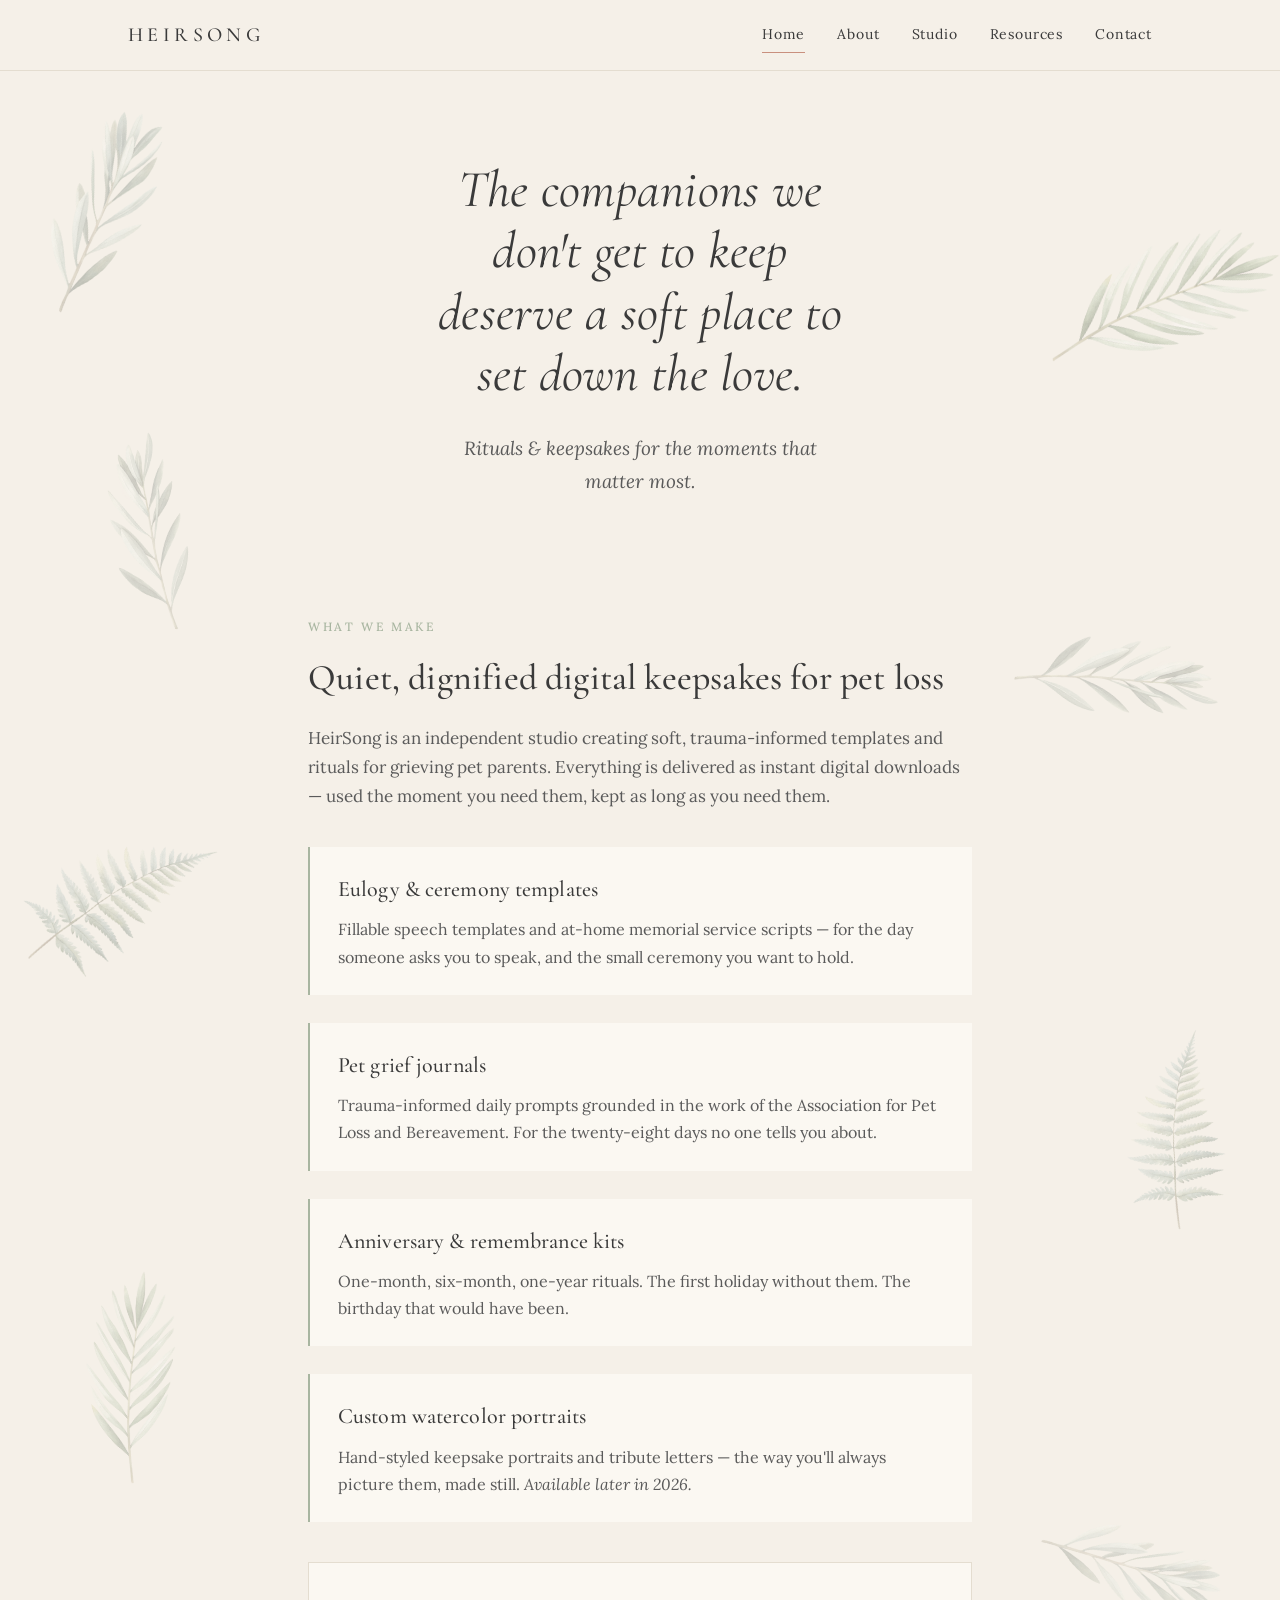
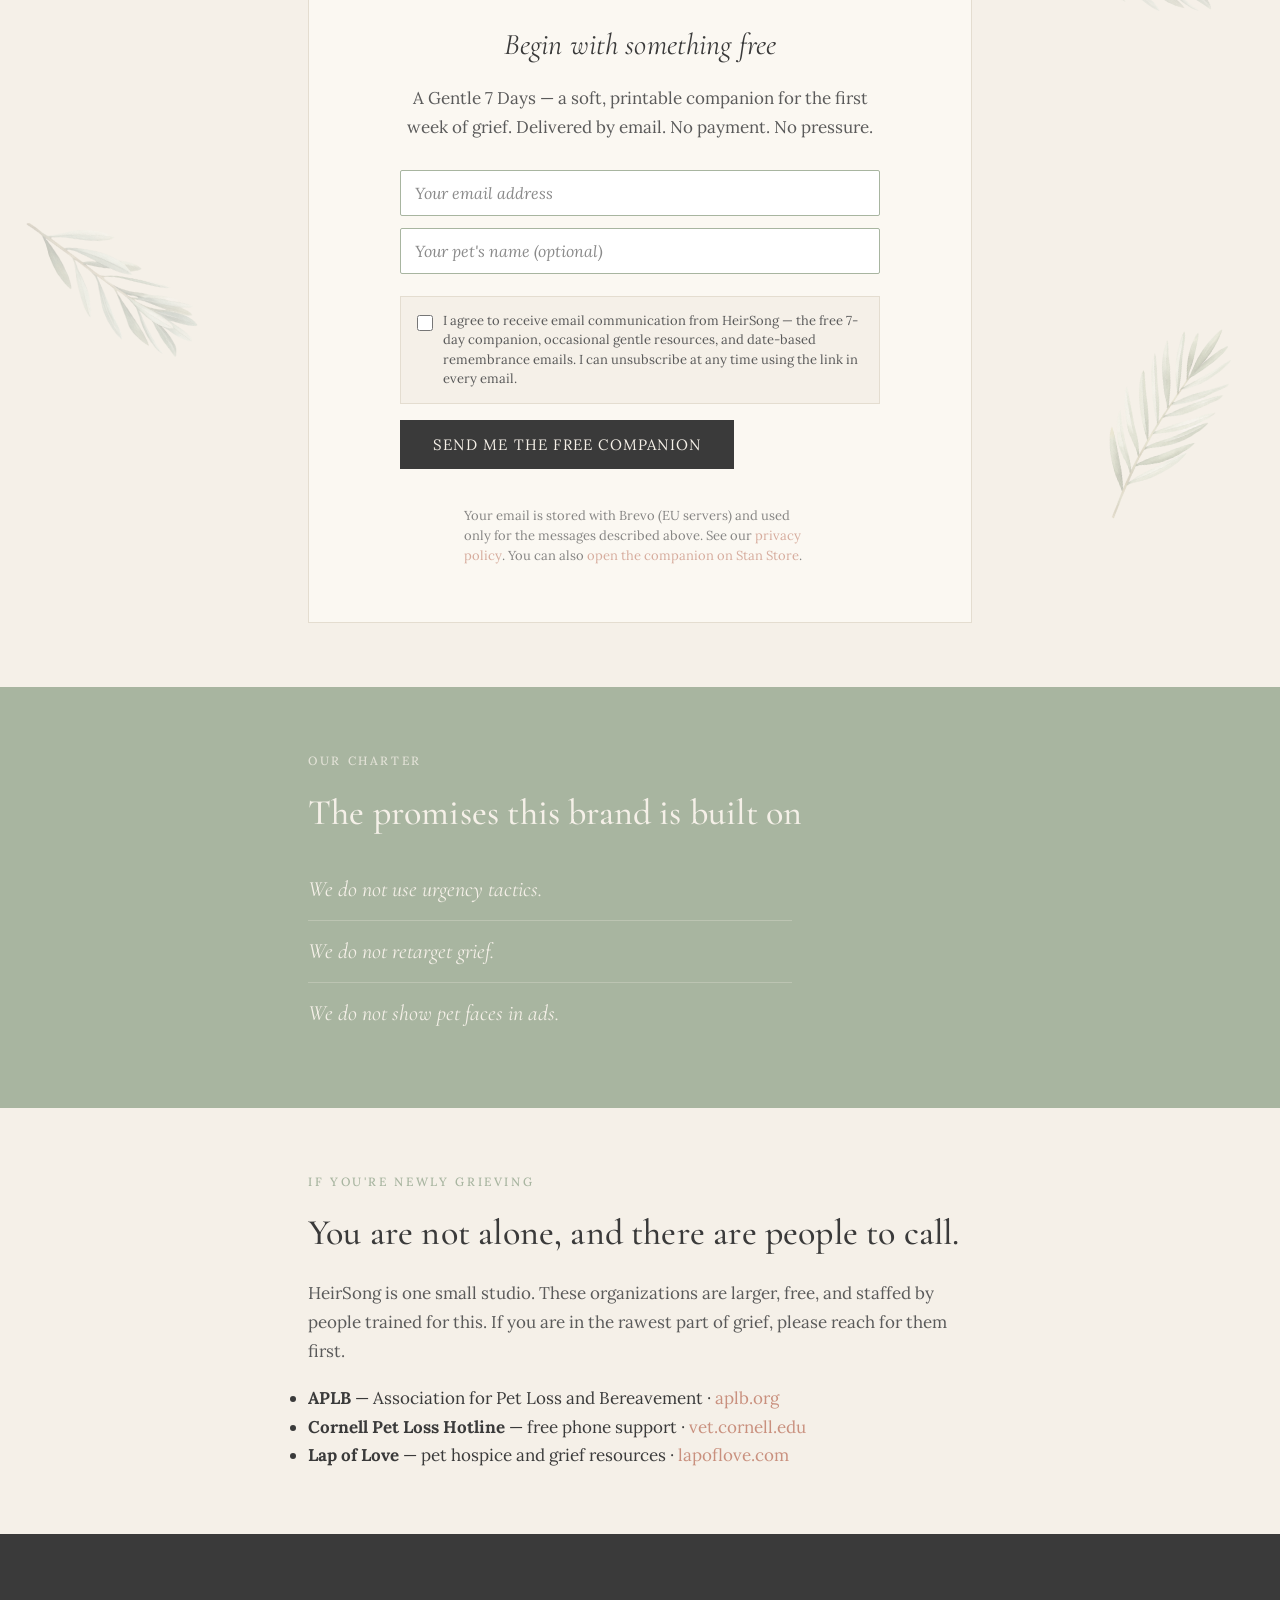
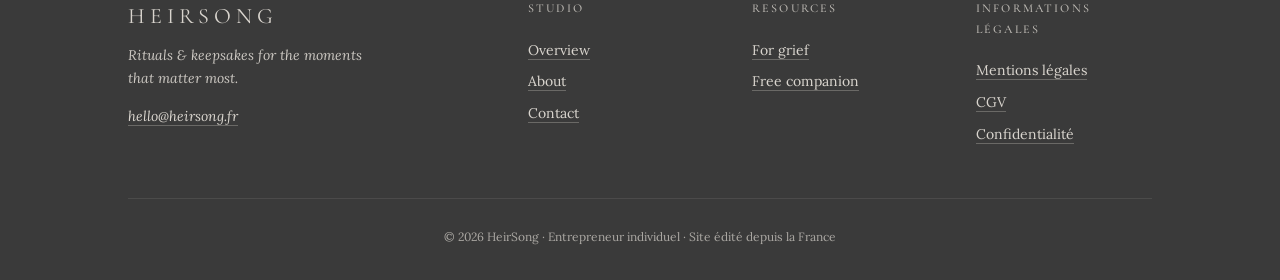
==== commit f18b490f: "Add inline subscribe form with consent checkbox (Brevo verification)" ====
--- a/index.html
+++ b/index.html
@@ -98,6 +98,84 @@
     .offerings p {
       font-size: 16px;
       margin: 0;
+    }
+
+    /* Inline subscribe form (homepage) */
+    .subscribe-form {
+      display: flex;
+      flex-direction: column;
+      gap: 12px;
+      max-width: 480px;
+      margin: 22px auto 0;
+      text-align: left;
+    }
+    .subscribe-form input[type="email"],
+    .subscribe-form input[type="text"] {
+      width: 100%;
+      padding: 12px 14px;
+      font-family: 'Lora', Georgia, serif;
+      font-size: 16px;
+      color: var(--charcoal, #3A3A3A);
+      background: #FFFFFF;
+      border: 1px solid var(--sage, #A8B5A0);
+      border-radius: 2px;
+      box-sizing: border-box;
+    }
+    .subscribe-form input::placeholder {
+      color: #8A8A8A;
+      font-style: italic;
+    }
+    .subscribe-form input:focus {
+      outline: 2px solid var(--terracotta, #C9907E);
+      outline-offset: 1px;
+    }
+    .subscribe-form .consent-row {
+      display: flex;
+      gap: 10px;
+      align-items: flex-start;
+      font-family: 'Lora', Georgia, serif;
+      font-size: 14px;
+      line-height: 1.55;
+      color: var(--charcoal, #3A3A3A);
+    }
+    .subscribe-form .consent-row input[type="checkbox"] {
+      margin-top: 4px;
+      flex-shrink: 0;
+      width: 16px;
+      height: 16px;
+      accent-color: var(--sage, #A8B5A0);
+    }
+    .subscribe-form .consent-row label {
+      cursor: pointer;
+    }
+    .subscribe-form button[type="submit"] {
+      align-self: flex-start;
+      margin-top: 4px;
+    }
+    .form-status {
+      margin: 8px 0 0;
+      font-size: 14px;
+      min-height: 1.2em;
+      color: var(--charcoal, #3A3A3A);
+    }
+    .form-status.is-error {
+      color: var(--terracotta, #C9907E);
+    }
+    .privacy-note {
+      max-width: 480px;
+      margin: 14px auto 0;
+      text-align: left;
+      font-size: 13px;
+      line-height: 1.55;
+      color: var(--charcoal, #3A3A3A);
+      opacity: 0.72;
+    }
+    .visually-hidden {
+      position: absolute;
+      width: 1px; height: 1px;
+      padding: 0; margin: -1px;
+      overflow: hidden; clip: rect(0,0,0,0);
+      white-space: nowrap; border: 0;
     }
   </style>
 </head>
@@ -169,10 +247,27 @@
             </li>
           </ul>
 
-          <div class="cta-block">
+          <div class="cta-block" id="subscribe">
             <h3>Begin with something free</h3>
-            <p>A Gentle 7 Days — a soft, printable companion for the first week of grief. No payment. No pressure.</p>
-            <a class="button" href="https://stan.store/heirsong" target="_blank" rel="noopener">Open the free companion</a>
+            <p>A Gentle 7 Days — a soft, printable companion for the first week of grief. Delivered by email. No payment. No pressure.</p>
+
+            <form id="heirsong-subscribe-form" class="subscribe-form" novalidate>
+              <label for="hs-email" class="visually-hidden">Your email address</label>
+              <input type="email" id="hs-email" name="email" placeholder="Your email address" required autocomplete="email" />
+
+              <label for="hs-petname" class="visually-hidden">Your pet's name (optional)</label>
+              <input type="text" id="hs-petname" name="petName" placeholder="Your pet's name (optional)" autocomplete="off" />
+
+              <div class="consent-row">
+                <input type="checkbox" id="hs-consent" name="consent" required />
+                <label for="hs-consent">I agree to receive email communication from HeirSong — the free 7-day companion, occasional gentle resources, and date-based remembrance emails. I can unsubscribe at any time using the link in every email.</label>
+              </div>
+
+              <button type="submit" class="button">Send me the free companion</button>
+              <p class="form-status" role="status" aria-live="polite"></p>
+            </form>
+
+            <p class="privacy-note">Your email is stored with Brevo (EU servers) and used only for the messages described above. See our <a href="/legal#confidentialite">privacy policy</a>. You can also <a href="https://stan.store/heirsong" target="_blank" rel="noopener">open the companion on Stan Store</a>.</p>
           </div>
         </section>
       </div>
@@ -244,15 +339,72 @@
 
   <script>
     // Mobile menu toggle (matches styles.css .menu-toggle / .site-nav.open)
-    (function() {
+    (function () {
       var btn = document.querySelector('.menu-toggle');
       var nav = document.querySelector('.site-nav');
       if (!btn || !nav) return;
-      btn.addEventListener('click', function() {
+      btn.addEventListener('click', function () {
         var open = nav.classList.toggle('open');
         btn.setAttribute('aria-expanded', open ? 'true' : 'false');
       });
     })();
+
+    // Subscribe form — POSTs to /api/subscribe (Vercel serverless → Brevo list 3)
+    (function () {
+      var form = document.getElementById('heirsong-subscribe-form');
+      if (!form) return;
+      var status = form.querySelector('.form-status');
+      var btn = form.querySelector('button[type="submit"]');
+
+      function setStatus(msg, isError) {
+        status.textContent = msg || '';
+        status.classList.toggle('is-error', !!isError);
+      }
+
+      form.addEventListener('submit', function (e) {
+        e.preventDefault();
+        setStatus('', false);
+
+        var email = document.getElementById('hs-email').value.trim();
+        var petName = document.getElementById('hs-petname').value.trim();
+        var consent = document.getElementById('hs-consent').checked;
+
+        if (!email) { setStatus('Please enter your email address.', true); return; }
+        if (!consent) { setStatus('Please tick the consent box to continue.', true); return; }
+
+        btn.disabled = true;
+        var originalLabel = btn.textContent;
+        btn.textContent = 'Sending…';
+
+        fetch('/api/subscribe', {
+          method: 'POST',
+          headers: { 'Content-Type': 'application/json' },
+          body: JSON.stringify({
+            email: email,
+            petName: petName,
+            source: 'homepage-subscribe'
+          })
+        })
+          .then(function (r) {
+            return r.json().then(function (d) { return { ok: r.ok, data: d }; });
+          })
+          .then(function (res) {
+            if (res.ok) {
+              setStatus('Thank you. The companion is on its way to your inbox — please check your spam folder if you don\u2019t see it within a few minutes.', false);
+              form.reset();
+            } else {
+              setStatus((res.data && res.data.error) || 'Something went wrong. Please try again in a moment.', true);
+            }
+          })
+          .catch(function () {
+            setStatus('Could not subscribe right now. Please try again in a moment.', true);
+          })
+          .finally(function () {
+            btn.disabled = false;
+            btn.textContent = originalLabel;
+          });
+      });
+    })();
   </script>
 
 </body>
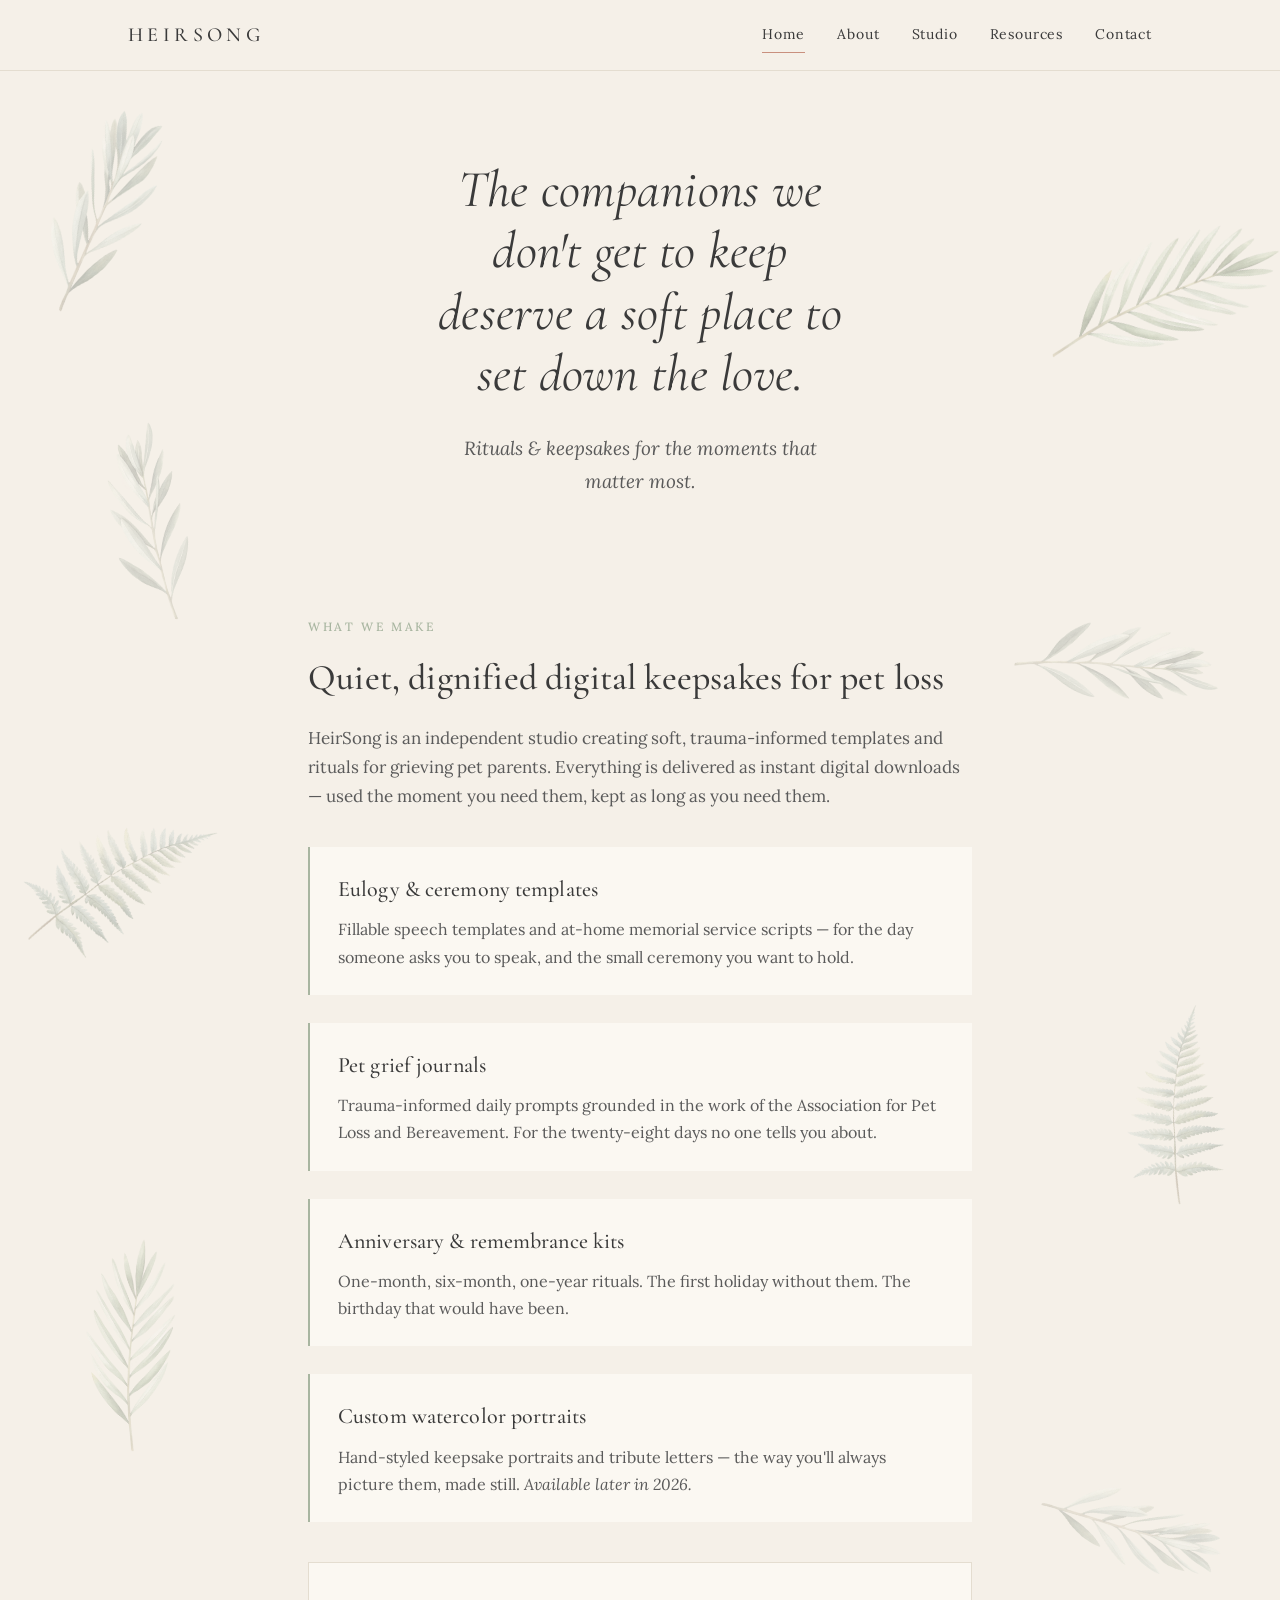
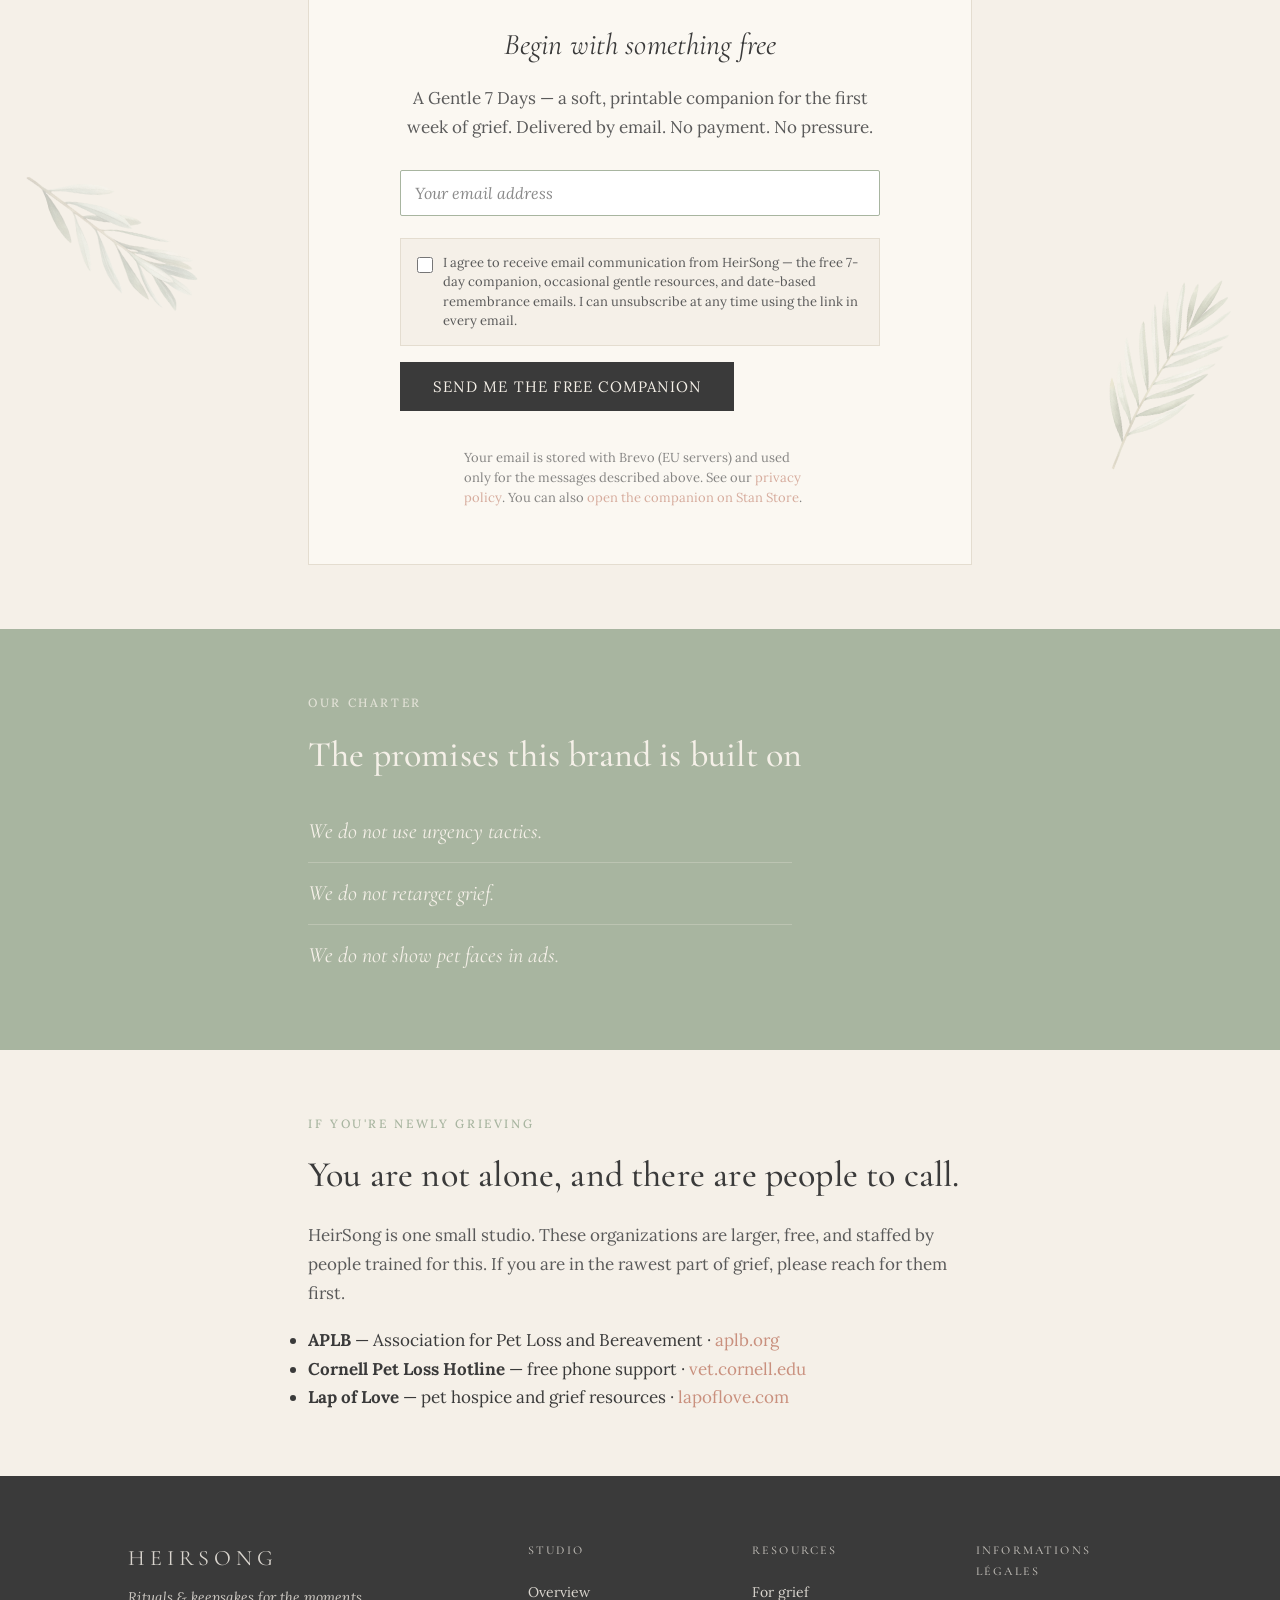
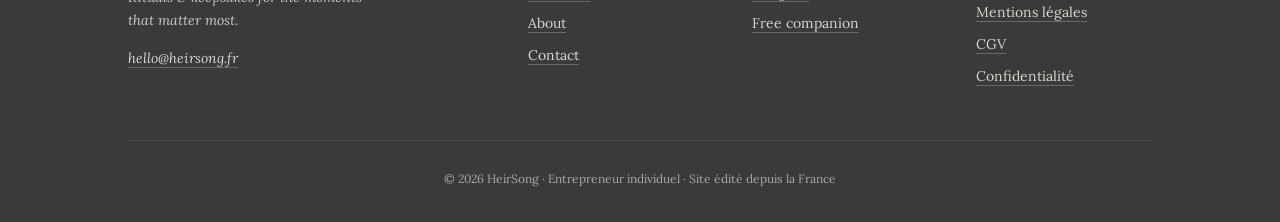
==== commit 855d8ca5: "Remove pet name field from subscribe form per mentor panel decision" ====
--- a/index.html
+++ b/index.html
@@ -109,8 +109,7 @@
       margin: 22px auto 0;
       text-align: left;
     }
-    .subscribe-form input[type="email"],
-    .subscribe-form input[type="text"] {
+    .subscribe-form input[type="email"] {
       width: 100%;
       padding: 12px 14px;
       font-family: 'Lora', Georgia, serif;
@@ -254,9 +253,6 @@
             <form id="heirsong-subscribe-form" class="subscribe-form" novalidate>
               <label for="hs-email" class="visually-hidden">Your email address</label>
               <input type="email" id="hs-email" name="email" placeholder="Your email address" required autocomplete="email" />
-
-              <label for="hs-petname" class="visually-hidden">Your pet's name (optional)</label>
-              <input type="text" id="hs-petname" name="petName" placeholder="Your pet's name (optional)" autocomplete="off" />
 
               <div class="consent-row">
                 <input type="checkbox" id="hs-consent" name="consent" required />
@@ -350,6 +346,8 @@
     })();
 
     // Subscribe form — POSTs to /api/subscribe (Vercel serverless → Brevo list 3)
+    // Per mentor panel decision: capture email + consent only at first contact.
+    // Pet name + date of loss collected later in welcome sequence, after value delivered.
     (function () {
       var form = document.getElementById('heirsong-subscribe-form');
       if (!form) return;
@@ -366,7 +364,6 @@
         setStatus('', false);
 
         var email = document.getElementById('hs-email').value.trim();
-        var petName = document.getElementById('hs-petname').value.trim();
         var consent = document.getElementById('hs-consent').checked;
 
         if (!email) { setStatus('Please enter your email address.', true); return; }
@@ -381,7 +378,6 @@
           headers: { 'Content-Type': 'application/json' },
           body: JSON.stringify({
             email: email,
-            petName: petName,
             source: 'homepage-subscribe'
           })
         })
@@ -390,7 +386,7 @@
           })
           .then(function (res) {
             if (res.ok) {
-              setStatus('Thank you. The companion is on its way to your inbox — please check your spam folder if you don\u2019t see it within a few minutes.', false);
+              setStatus('Thank you. The companion is on its way to your inbox \u2014 please check your spam folder if you don\u2019t see it within a few minutes.', false);
               form.reset();
             } else {
               setStatus((res.data && res.data.error) || 'Something went wrong. Please try again in a moment.', true);
